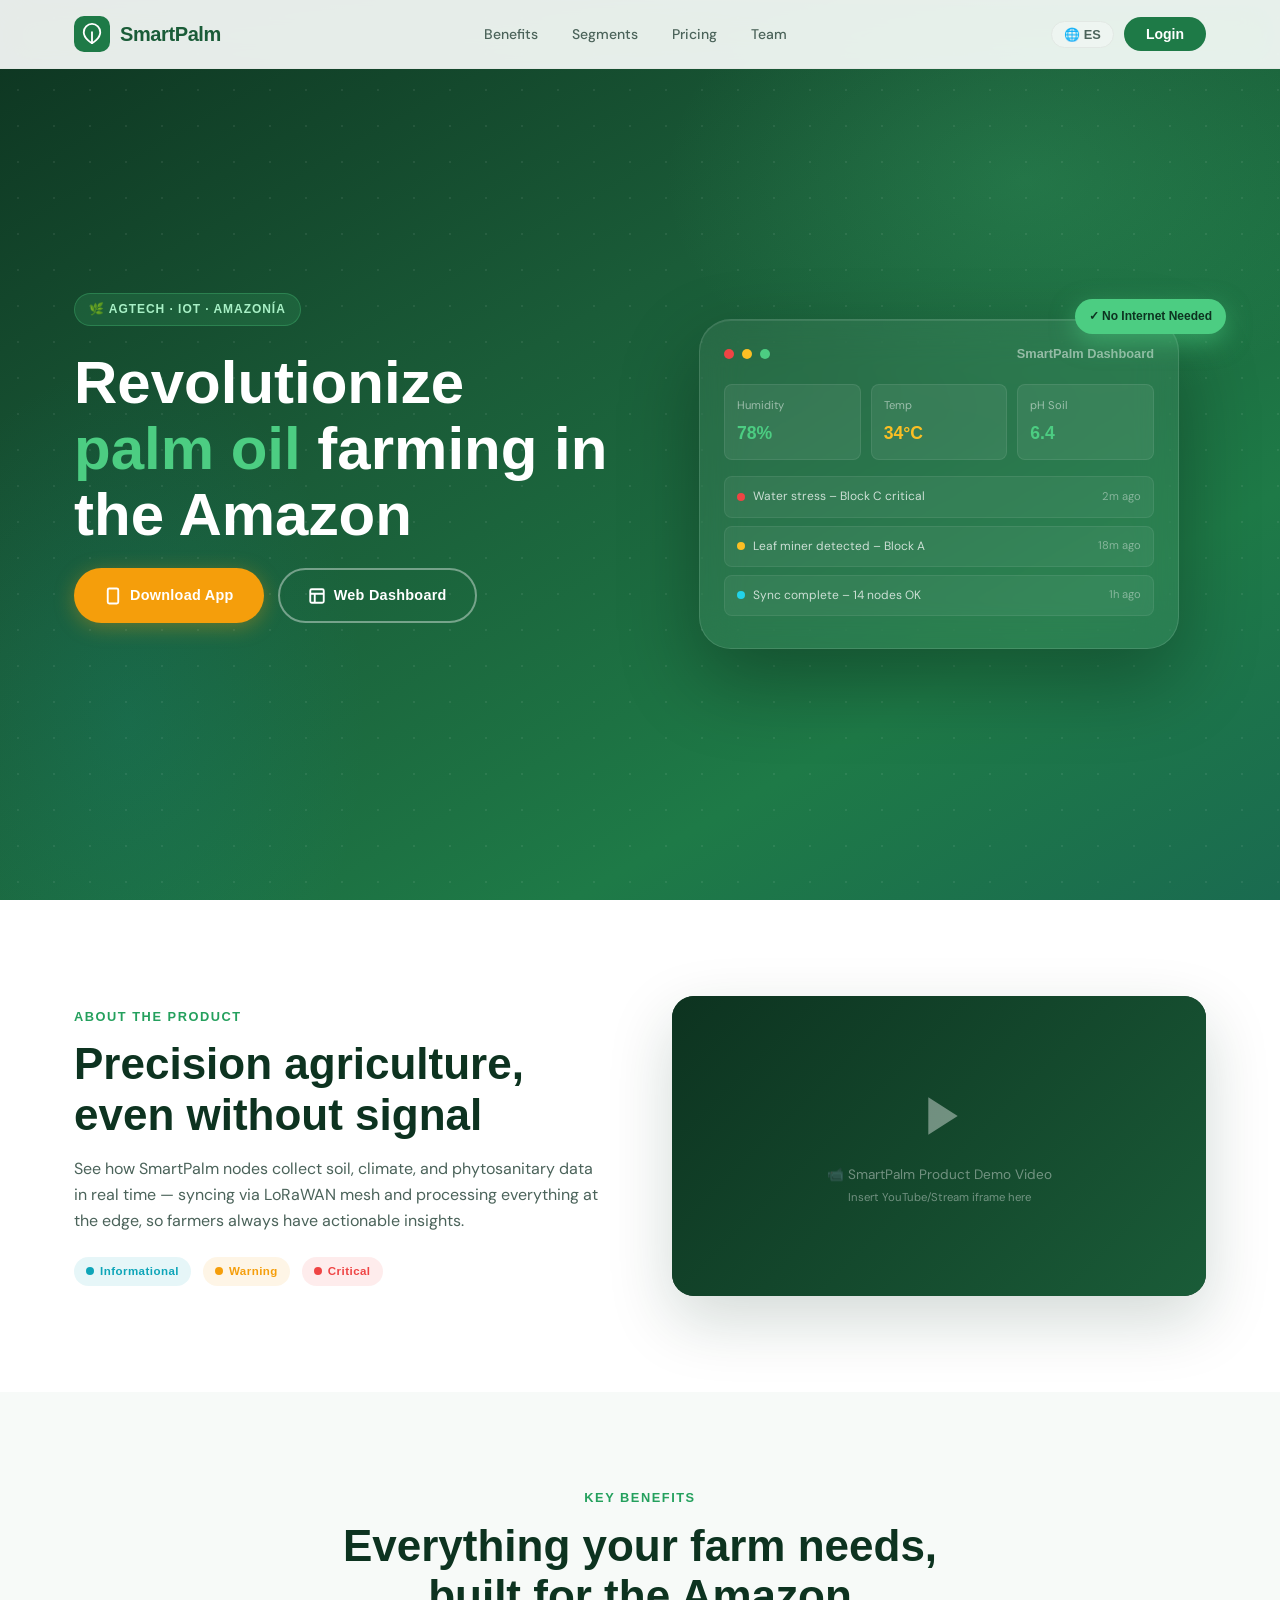
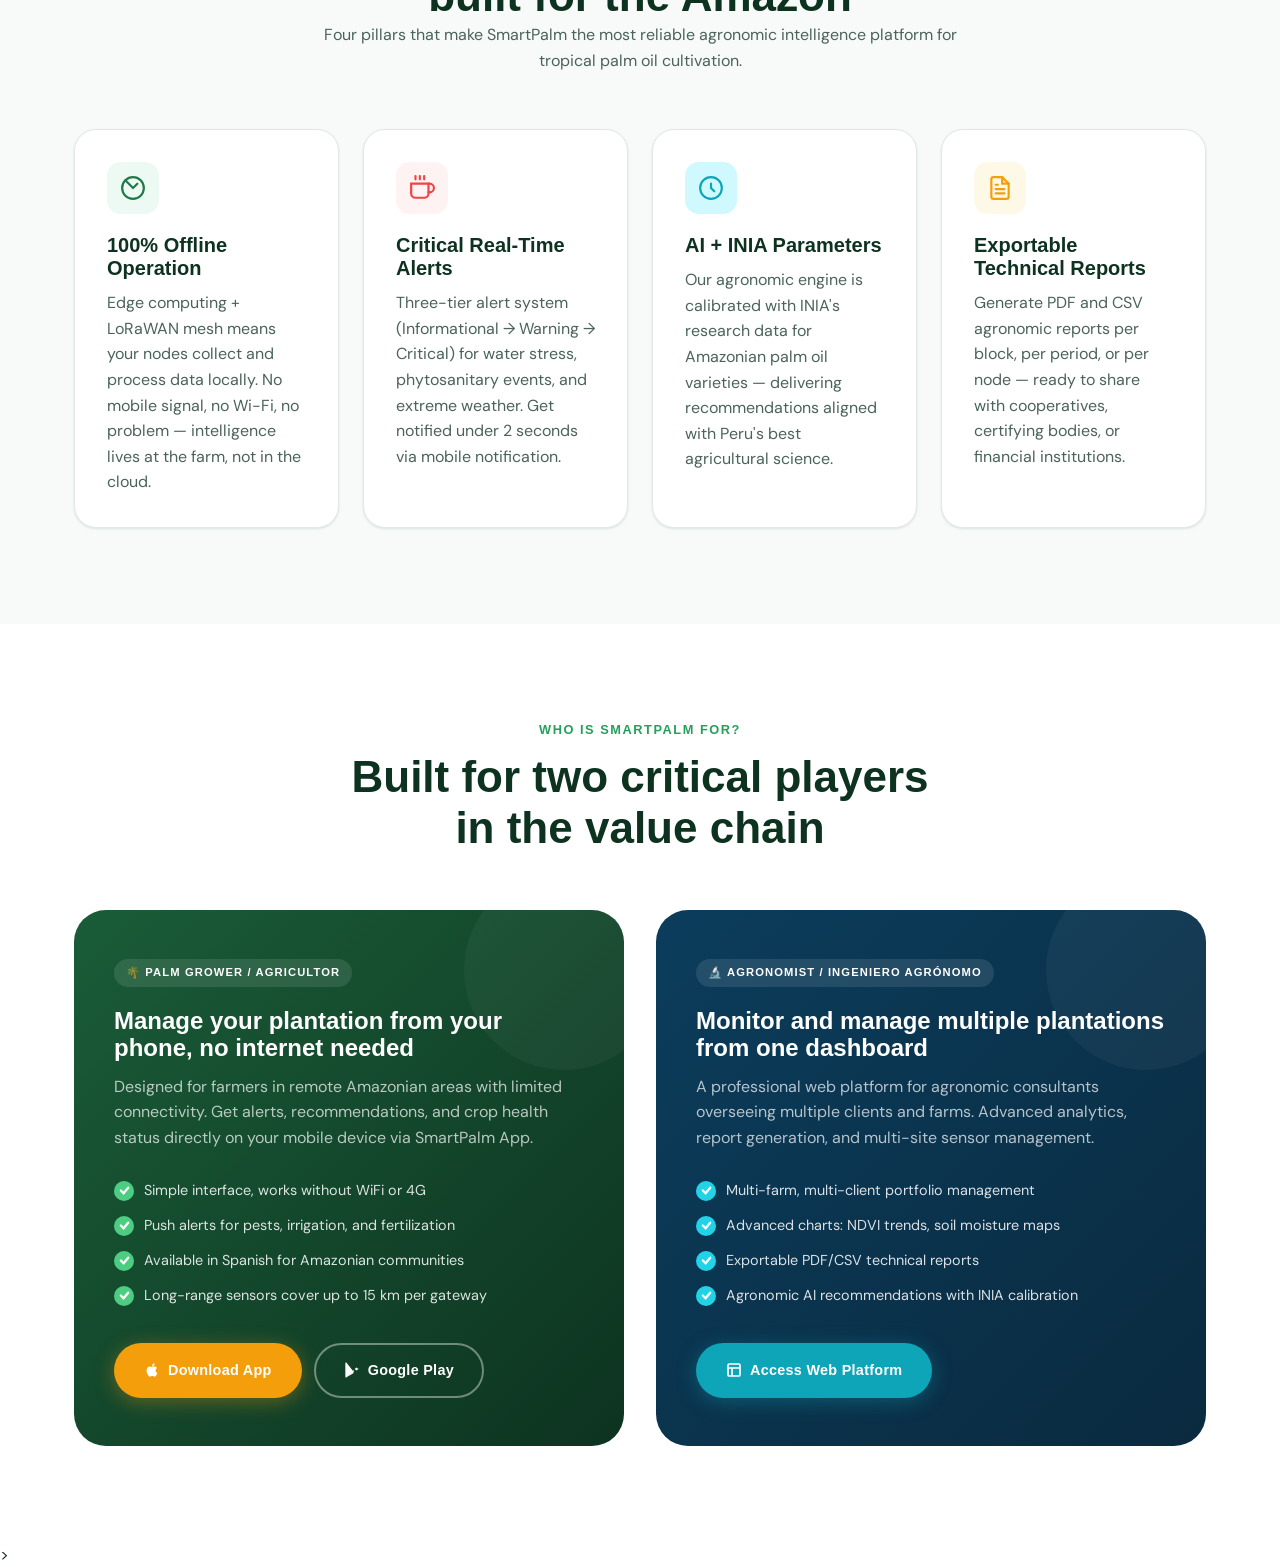
==== index.html @ ccb393e8 "Merge branch 'develop' into feature/pricing-section" ====
<!DOCTYPE html>
<html lang="en" data-lang="en">
<head>
  <meta charset="UTF-8" />
  <meta name="viewport" content="width=device-width, initial-scale=1.0" />
  <title>SmartPalm by TempWise – Precision Agriculture for Amazon Palm Oil</title>
  <meta name="description" content="SmartPalm is an IoT solution by TempWise for intelligent palm oil crop monitoring in the Peruvian Amazon. Edge computing, LoRaWAN, and AI-powered agronomic recommendations – no internet required." />
  <meta name="keywords" content="SmartPalm, TempWise, IoT agriculture, precision farming, palm oil, Peruvian Amazon, LoRaWAN, edge computing, INIA, agtech, smart sensors, palma aceitera, agricultura de precisión" />
  <meta name="author" content="TempWise – UPC Software Engineering" />
  <link rel="preconnect" href="https://fonts.googleapis.com" />
  <!-- <link href="https://fonts.googleapis.com/css2?family=Syne:wght@400;600;700;800&family=DM+Sans:ital,wght@0,300;0,400;0,500;1,300&display=swap" rel="stylesheet" /> -->
  <link href="https://fonts.googleapis.com/css2?family=DM+Sans:ital,wght@0,300;0,400;0,500;1,300&family=Poppins:wght@600;700;800&display=swap" rel="stylesheet" />
  <link rel="stylesheet" href="style.css">
</head>

<body>
    <!-- ============================
     HEADER
============================ -->
<header class="header" id="mainHeader" role="banner">
  <div class="container">
    <nav class="nav" aria-label="Main navigation">
      <a href="#" class="logo" aria-label="SmartPalm – TempWise Home">
        <div class="logo-icon" aria-hidden="true">
          <!-- Leaf icon -->
          <svg viewBox="0 0 24 24" fill="none" stroke="white" stroke-width="2" stroke-linecap="round" stroke-linejoin="round">
            <path d="M12 22C12 22 3 17 3 10a9 9 0 0 1 18 0c0 7-9 12-9 12z"/>
            <path d="M12 22V10"/>
          </svg>
        </div>
        SmartPalm
      </a>

      <ul class="nav-links" role="list">
        <li><a href="#benefits" data-i18n="nav.benefits">Benefits</a></li>
        <li><a href="#segments" data-i18n="nav.segments">Segments</a></li>
        <li><a href="#pricing"  data-i18n="nav.pricing">Pricing</a></li>
        <li><a href="#team"     data-i18n="nav.team">Team</a></li>
      </ul>

      <div class="nav-actions">
        <button class="lang-toggle" onclick="toggleLang()" aria-label="Toggle language" id="langBtn">
          <span>🌐</span> <span id="langLabel">ES</span>
        </button>
        <button class="btn-login" aria-label="Login to SmartPalm Dashboard" data-i18n="nav.login">Login</button>
        <div class="nav-hamburger" onclick="openMobileNav()" aria-label="Open menu" role="button" tabindex="0">
          <span></span><span></span><span></span>
        </div>
      </div>
    </nav>
  </div>
</header>



<main id="main-content">
  <!-- ============================    
     HERO SECTION
============================ -->
  <section class="hero" aria-labelledby="hero-heading">
    <div class="container">
      <div class="hero-inner">

        <!-- Hero Copy -->
        <div class="hero-copy">
          <div class="hero-eyebrow">
            <span class="badge" aria-label="Product category">🌿 AgTech · IoT · Amazonía</span>
          </div>
          <h1 class="hero-title" id="hero-heading" data-i18n="hero.title">
            Revolutionize <em>palm oil</em> farming in the Amazon
          </h1>

          <div class="hero-ctas">
            <!-- CTA Segment 1: Palm Grower -->
            <a href="#" class="btn btn-amber" aria-label="Download SmartPalm mobile app" data-i18n="hero.cta.grower">
              <svg width="18" height="18" viewBox="0 0 24 24" fill="none" stroke="currentColor" stroke-width="2.5" aria-hidden="true"><rect x="5" y="2" width="14" height="20" rx="2"/><path d="M12 18h.01"/></svg>
              <span data-i18n="hero.cta.grower">Download App</span>
            </a>
            <!-- CTA Segment 2: Agronomist -->
            <a href="#" class="btn btn-outline" aria-label="Access SmartPalm web platform dashboard" data-i18n="hero.cta.agronomist">
              <svg width="18" height="18" viewBox="0 0 24 24" fill="none" stroke="currentColor" stroke-width="2.5" aria-hidden="true"><rect x="3" y="3" width="18" height="18" rx="2"/><path d="M3 9h18M9 21V9"/></svg>
              <span data-i18n="hero.cta.agronomist">Web Dashboard</span>
            </a>
          </div>
        </div>

        <!--
                <p class="hero-subtitle" data-i18n="hero.subtitle">
                  SmartPalm delivers real-time agronomic intelligence directly to your farm — no internet required. Edge computing + LoRaWAN + AI calibrated with INIA parameters.
                </p> -->


        <!--         <div class="hero-stats" role="region" aria-label="Key statistics">
                  <div class="stat-item">
                    <span class="stat-number">98%</span>
                    <span class="stat-label" data-i18n="hero.stat1">Uptime offline</span>
                  </div>
                  <div class="stat-item">
                    <span class="stat-number">30</span>
                    <span class="stat-label" data-i18n="hero.stat2">Day free trial</span>
                  </div>
                  <div class="stat-item">
                    <span class="stat-number">&lt;2s</span>
                    <span class="stat-label" data-i18n="hero.stat3">Alert latency</span>
                  </div>
                </div> -->

        <!-- Hero Visual: Dashboard Mockup -->
        <div class="hero-visual" aria-hidden="true">
          <div class="dashboard-mockup">
            <div class="mockup-header">
              <div class="mockup-dot"></div>
              <div class="mockup-dot"></div>
              <div class="mockup-dot"></div>
              <span class="mockup-title">SmartPalm Dashboard</span>
            </div>
            <div class="mockup-stats-row">
              <div class="mockup-stat">
                <div class="mockup-stat-label">Humidity</div>
                <div class="mockup-stat-value ok">78%</div>
              </div>
              <div class="mockup-stat">
                <div class="mockup-stat-label">Temp</div>
                <div class="mockup-stat-value warn">34°C</div>
              </div>
              <div class="mockup-stat">
                <div class="mockup-stat-label">pH Soil</div>
                <div class="mockup-stat-value ok">6.4</div>
              </div>
            </div>
            <div class="mockup-cha  rt">
              <div class="chart-bar" style="height:40%"></div>
              <div class="chart-bar" style="height:65%"></div>
              <div class="chart-bar" style="height:50%"></div>
              <div class="chart-bar" style="height:80%"></div>
              <div class="chart-bar" style="height:70%"></div>
              <div class="chart-bar" style="height:55%"></div>
              <div class="chart-bar" style="height:90%"></div>
              <div class="chart-bar" style="height:72%"></div>
              <div class="chart-bar" style="height:60%"></div>
              <div class="chart-bar" style="height:85%"></div>
            </div>
            <div class="mockup-alerts">
              <div class="mockup-alert">
                <div class="alert-dot crit"></div>
                <span class="alert-text">Water stress – Block C critical</span>
                <span class="alert-time">2m ago</span>
              </div>
              <div class="mockup-alert">
                <div class="alert-dot warn"></div>
                <span class="alert-text">Leaf miner detected – Block A</span>
                <span class="alert-time">18m ago</span>
              </div>
              <div class="mockup-alert">
                <div class="alert-dot info"></div>
                <span class="alert-text">Sync complete – 14 nodes OK</span>
                <span class="alert-time">1h ago</span>
              </div>
            </div>
          </div>
          <div class="float-badge">✓ No Internet Needed</div>
        </div>

      </div>
    </div>
  </section>



<!-- ============================
     ABOUT THE PRODUCT (VIDEO)
============================ -->
<section class="section" id="about" aria-labelledby="about-heading">
  <div class="container">
    <div class="about-grid">

      <!-- Video -->
      <div data-animate>
        <p class="section-label" data-i18n="about.label">About the Product</p>
        <h2 id="about-heading" data-i18n="about.title">Precision agriculture, even without signal</h2>
        <p style="margin:16px 0 24px" data-i18n="about.desc">See how SmartPalm nodes collect soil, climate, and phytosanitary data in real time — syncing via LoRaWAN mesh and processing everything at the edge, so farmers always have actionable insights.</p>
        <div class="alert-levels" aria-label="Alert levels">
          <div class="level-badge info"><div class="dot"></div><span data-i18n="alert.info">Informational</span></div>
          <div class="level-badge warn"><div class="dot"></div><span data-i18n="alert.warn">Warning</span></div>
          <div class="level-badge crit"><div class="dot"></div><span data-i18n="alert.crit">Critical</span></div>
        </div>
      </div>

      <!-- Video embed -->
      <div data-animate>
        <div class="video-container" aria-label="SmartPalm product demo video">
          <!--
            =============================================
            PRODUCT VIDEO PLACEHOLDER
            Replace the div below with an <iframe> from
            YouTube or Microsoft Stream, for example:
            <iframe src="https://www.youtube.com/embed/YOUR_VIDEO_ID"
                    title="SmartPalm Product Demo"
                    allow="accelerometer; autoplay; clipboard-write; encrypted-media; gyroscope; picture-in-picture"
                    allowfullscreen></iframe>
            =============================================
          -->
          <div class="video-placeholder" role="img" aria-label="Product demo video placeholder">
            <svg viewBox="0 0 24 24" fill="white" xmlns="http://www.w3.org/2000/svg"><path d="M8 5v14l11-7L8 5z"/></svg>
            <p>📹 <span data-i18n="video.product.placeholder">SmartPalm Product Demo Video</span><br/><small>Insert YouTube/Stream iframe here</small></p>
          </div>
        </div>
      </div>

    </div>
  </div>
</section>
  
<!-- ============================
     BENEFITS / FEATURES
============================ -->
<section class="section section-alt" id="benefits" aria-labelledby="benefits-heading">
  <div class="container">
    <div style="text-align:center; max-width:640px; margin:0 auto;" data-animate>
      <p class="section-label" data-i18n="benefits.label">Key Benefits</p>
      <h2 id="benefits-heading" data-i18n="benefits.title">Everything your farm needs, built for the Amazon</h2>
      <p data-i18n="benefits.desc">Four pillars that make SmartPalm the most reliable agronomic intelligence platform for tropical palm oil cultivation.</p>
    </div>

    <div class="features-grid" role="list">

      <article class="feature-card" role="listitem" data-animate>
        <div class="feature-icon green" aria-hidden="true">
          <svg viewBox="0 0 24 24" fill="none" stroke="var(--green-700)" stroke-width="2" stroke-linecap="round">
            <path d="M12 2a10 10 0 0 1 10 10 10 10 0 0 1-10 10A10 10 0 0 1 2 12 10 10 0 0 1 12 2"/>
            <path d="M4.93 4.93 12 12l4-4"/>
          </svg>
        </div>
        <h3 data-i18n="feat1.title">100% Offline Operation</h3>
        <p data-i18n="feat1.desc">Edge computing + LoRaWAN mesh means your nodes collect and process data locally. No mobile signal, no Wi-Fi, no problem — intelligence lives at the farm, not in the cloud.</p>
      </article>

      <article class="feature-card" role="listitem" data-animate>
        <div class="feature-icon red" aria-hidden="true">
          <svg viewBox="0 0 24 24" fill="none" stroke="var(--red-500)" stroke-width="2" stroke-linecap="round">
            <path d="M18 8h1a4 4 0 0 1 0 8h-1"/><path d="M2 8h16v9a4 4 0 0 1-4 4H6a4 4 0 0 1-4-4V8z"/><line x1="6" y1="1" x2="6" y2="4"/><line x1="10" y1="1" x2="10" y2="4"/><line x1="14" y1="1" x2="14" y2="4"/>
          </svg>
        </div>
        <h3 data-i18n="feat2.title">Critical Real-Time Alerts</h3>
        <p data-i18n="feat2.desc">Three-tier alert system (Informational → Warning → Critical) for water stress, phytosanitary events, and extreme weather. Get notified under 2 seconds via mobile notification.</p>
      </article>

      <article class="feature-card" role="listitem" data-animate>
        <div class="feature-icon teal" aria-hidden="true">
          <svg viewBox="0 0 24 24" fill="none" stroke="var(--teal-500)" stroke-width="2" stroke-linecap="round">
            <circle cx="12" cy="12" r="10"/><path d="M12 8v4l3 3"/>
          </svg>
        </div>
        <h3 data-i18n="feat3.title">AI + INIA Parameters</h3>
        <p data-i18n="feat3.desc">Our agronomic engine is calibrated with INIA's research data for Amazonian palm oil varieties — delivering recommendations aligned with Peru's best agricultural science.</p>
      </article>

      <article class="feature-card" role="listitem" data-animate>
        <div class="feature-icon amber" aria-hidden="true">
          <svg viewBox="0 0 24 24" fill="none" stroke="var(--amber-500)" stroke-width="2" stroke-linecap="round">
            <path d="M14 2H6a2 2 0 0 0-2 2v16a2 2 0 0 0 2 2h12a2 2 0 0 0 2-2V8z"/><polyline points="14 2 14 8 20 8"/><line x1="16" y1="13" x2="8" y2="13"/><line x1="16" y1="17" x2="8" y2="17"/><polyline points="10 9 9 9 8 9"/>
          </svg>
        </div>
        <h3 data-i18n="feat4.title">Exportable Technical Reports</h3>
        <p data-i18n="feat4.desc">Generate PDF and CSV agronomic reports per block, per period, or per node — ready to share with cooperatives, certifying bodies, or financial institutions.</p>
      </article>

    </div>
  </div>
</section>

<!-- ============================
     SEGMENTS
============================ -->
<section class="section" id="segments" aria-labelledby="segments-heading">
  <div class="container">
    <div style="text-align:center; max-width:620px; margin:0 auto;" data-animate>
      <p class="section-label" data-i18n="seg.label">Who is SmartPalm for?</p>
      <h2 id="segments-heading" data-i18n="seg.title">Built for two critical players in the value chain</h2>
    </div>

    <div class="segments-grid" role="list">

      <!-- Segment 1: Palm Grower -->
      <article class="segment-card grower" role="listitem" data-animate aria-labelledby="grower-heading">
        <div class="segment-tag" data-i18n="seg.grower.tag">🌴 Palm Grower / Agricultor</div>
        <h3 id="grower-heading" data-i18n="seg.grower.title">Manage your plantation from your phone, no internet needed</h3>
        <p data-i18n="seg.grower.desc">Designed for farmers in remote Amazonian areas with limited connectivity. Get alerts, recommendations, and crop health status directly on your mobile device via SmartPalm App.</p>
        <ul class="segment-perks" role="list">
          <li><div class="perk-check" aria-hidden="true"><svg viewBox="0 0 12 12" fill="none"><polyline points="2,6 5,9 10,3" stroke="white" stroke-width="2.5" stroke-linecap="round"/></svg></div><span data-i18n="seg.grower.p1">Simple interface, works without WiFi or 4G</span></li>
          <li><div class="perk-check" aria-hidden="true"><svg viewBox="0 0 12 12" fill="none"><polyline points="2,6 5,9 10,3" stroke="white" stroke-width="2.5" stroke-linecap="round"/></svg></div><span data-i18n="seg.grower.p2">Push alerts for pests, irrigation, and fertilization</span></li>
          <li><div class="perk-check" aria-hidden="true"><svg viewBox="0 0 12 12" fill="none"><polyline points="2,6 5,9 10,3" stroke="white" stroke-width="2.5" stroke-linecap="round"/></svg></div><span data-i18n="seg.grower.p3">Available in Spanish for Amazonian communities</span></li>
          <li><div class="perk-check" aria-hidden="true"><svg viewBox="0 0 12 12" fill="none"><polyline points="2,6 5,9 10,3" stroke="white" stroke-width="2.5" stroke-linecap="round"/></svg></div><span data-i18n="seg.grower.p4">Long-range sensors cover up to 15 km per gateway</span></li>
        </ul>
        <div style="display:flex;gap:12px;flex-wrap:wrap;">
          <a href="#" class="btn btn-amber" aria-label="Download SmartPalm app from App Store">
            <svg width="16" height="16" viewBox="0 0 24 24" fill="currentColor" aria-hidden="true"><path d="M18.71 19.5c-.83 1.24-1.71 2.45-3.05 2.47-1.34.03-1.77-.79-3.29-.79-1.53 0-2 .77-3.27.82-1.31.05-2.3-1.32-3.14-2.53C4.25 17 2.94 12.45 4.7 9.39c.87-1.52 2.43-2.48 4.12-2.51 1.28-.02 2.5.87 3.29.87.78 0 2.26-1.07 3.8-.91.65.03 2.47.26 3.64 1.98-.09.06-2.17 1.28-2.15 3.81.03 3.02 2.65 4.03 2.68 4.04-.03.07-.42 1.44-1.38 2.83M13 3.5c.73-.83 1.94-1.46 2.94-1.5.13 1.17-.34 2.35-1.04 3.19-.69.85-1.83 1.51-2.95 1.42-.15-1.15.41-2.35 1.05-3.11z"/></svg>
            <span data-i18n="seg.grower.cta">Download App</span>
          </a>
          <a href="#" class="btn btn-outline" aria-label="Download SmartPalm app from Google Play">
            <svg width="16" height="16" viewBox="0 0 24 24" fill="currentColor" aria-hidden="true"><path d="m3.18 23.76 10.35-10.35L3.18.24C2.47.57 2 1.29 2 2.14v19.72c0 .85.47 1.57 1.18 1.9zm12.09-12.09L4.56 22.38l9.39-5.43 1.32-5.28zM21.22 10l-2.74-1.59-2.24 2.24 2.24 2.24L21.22 11c.79-.46.79-1.54 0-1z"/></svg>
            <span>Google Play</span>
          </a>
        </div>
      </article>

      <!-- Segment 2: Agronomist -->
      <article class="segment-card agronomist" role="listitem" data-animate aria-labelledby="agro-heading">
        <div class="segment-tag" data-i18n="seg.agro.tag">🔬 Agronomist / Ingeniero Agrónomo</div>
        <h3 id="agro-heading" data-i18n="seg.agro.title">Monitor and manage multiple plantations from one dashboard</h3>
        <p data-i18n="seg.agro.desc">A professional web platform for agronomic consultants overseeing multiple clients and farms. Advanced analytics, report generation, and multi-site sensor management.</p>
        <ul class="segment-perks" role="list">
          <li><div class="perk-check" aria-hidden="true"><svg viewBox="0 0 12 12" fill="none"><polyline points="2,6 5,9 10,3" stroke="white" stroke-width="2.5" stroke-linecap="round"/></svg></div><span data-i18n="seg.agro.p1">Multi-farm, multi-client portfolio management</span></li>
          <li><div class="perk-check" aria-hidden="true"><svg viewBox="0 0 12 12" fill="none"><polyline points="2,6 5,9 10,3" stroke="white" stroke-width="2.5" stroke-linecap="round"/></svg></div><span data-i18n="seg.agro.p2">Advanced charts: NDVI trends, soil moisture maps</span></li>
          <li><div class="perk-check" aria-hidden="true"><svg viewBox="0 0 12 12" fill="none"><polyline points="2,6 5,9 10,3" stroke="white" stroke-width="2.5" stroke-linecap="round"/></svg></div><span data-i18n="seg.agro.p3">Exportable PDF/CSV technical reports</span></li>
          <li><div class="perk-check" aria-hidden="true"><svg viewBox="0 0 12 12" fill="none"><polyline points="2,6 5,9 10,3" stroke="white" stroke-width="2.5" stroke-linecap="round"/></svg></div><span data-i18n="seg.agro.p4">Agronomic AI recommendations with INIA calibration</span></li>
        </ul>
        <a href="#" class="btn btn-teal" aria-label="Access SmartPalm web dashboard for agronomists">
          <svg width="16" height="16" viewBox="0 0 24 24" fill="none" stroke="currentColor" stroke-width="2.5" aria-hidden="true"><rect x="3" y="3" width="18" height="18" rx="2"/><path d="M3 9h18M9 21V9"/></svg>
          <span data-i18n="seg.agro.cta">Access Web Platform</span>
        </a>
      </article>

    </div>
  </div>
</section>

<script src="app.js"></script>
</main>>
</body>
</html>
---- style.css ----
/* ============================
    CSS CUSTOM PROPERTIES
============================ */
:root {
  --green-900: #0d3320;
  --green-800: #1a5c38;
  --green-700: #1e7a47;
  --green-600: #24a05d;
  --green-400: #4ccd82;
  --green-200: #a8f0c6;
  --green-50:  #edfaf3;

  --teal-500:  #0ea5b8;
  --teal-400:  #22d3e8;
  --teal-100:  #cff9fe;

  --amber-500: #f59e0b;
  --amber-400: #fbbf24;
  --red-500:   #ef4444;
  --orange-500:#f97316;

  --white:     #ffffff;
  --surface:   #f7faf8;
  --surface-2: #eef5f1;
  --gray-200:  #e2e8e4;
  --gray-400:  #94a89d;
  --gray-600:  #4b635a;
  --gray-800:  #1c2e27;

  --shadow-sm: 0 1px 3px rgba(13,51,32,.08), 0 1px 2px rgba(13,51,32,.04);
  --shadow-md: 0 4px 16px rgba(13,51,32,.1), 0 2px 6px rgba(13,51,32,.06);
  --shadow-lg: 0 12px 40px rgba(13,51,32,.14);
  --shadow-xl: 0 24px 64px rgba(13,51,32,.18);

  --radius-sm: 8px;
  --radius-md: 14px;
  --radius-lg: 22px;
  --radius-xl: 32px;

  --transition: 0.28s cubic-bezier(0.4,0,0.2,1);
  /* --font-display: 'Syne', sans-serif; */
  --font-display: 'Plus Jakarta Sans', sans-serif;
  --font-body: 'DM Sans', sans-serif;
}

*, *::before, *::after { box-sizing: border-box; margin: 0; padding: 0; }

html { scroll-behavior: smooth; font-size: 16px; }

body {
  font-family: var(--font-body);
  background: var(--white);
  color: var(--gray-800);
  line-height: 1.6;
  overflow-x: hidden;
}

/* ============================
    UTILITY CLASSES
============================ */
.container { max-width: 1180px; margin: 0 auto; padding: 0 24px; }
.section    { padding: 96px 0; }
.section-alt{ background: var(--surface); }

.badge {
  display: inline-flex; align-items: center; gap: 6px;
  background: var(--green-50); color: var(--green-700);
  border: 1px solid var(--green-200);
  font-family: var(--font-display); font-size: .75rem; font-weight: 700;
  letter-spacing: .08em; text-transform: uppercase;
  padding: 6px 14px; border-radius: 100px;
}

.section-label {
  font-family: var(--font-display); font-size: .8rem; font-weight: 700;
  letter-spacing: .12em; text-transform: uppercase;
  color: var(--green-600); margin-bottom: 12px;
}

h1,h2,h3,h4 { font-family: var(--font-display); line-height: 1.15; }
h2 { font-size: clamp(2rem, 4vw, 2.75rem); font-weight: 800; color: var(--green-900); }
h3 { font-size: 1.25rem; font-weight: 700; }

p { color: var(--gray-600); }

a { text-decoration: none; color: inherit; }

/* ============================
    BUTTONS
============================ */
.btn {
  display: inline-flex; align-items: center; gap: 8px;
  font-family: var(--font-display); font-weight: 700; font-size: .9rem;
  letter-spacing: .02em; padding: 14px 28px; border-radius: 100px;
  border: 2px solid transparent; cursor: pointer;
  transition: transform var(--transition), box-shadow var(--transition), background var(--transition);
}
.btn:hover  { transform: translateY(-2px); }
.btn:active { transform: translateY(0); }

.btn-primary {
  background: var(--green-700); color: var(--white);
  box-shadow: 0 4px 20px rgba(30,122,71,.35);
}
.btn-primary:hover { background: var(--green-800); box-shadow: 0 8px 28px rgba(30,122,71,.45); }

.btn-secondary {
  background: var(--white); color: var(--green-800);
  border-color: var(--green-200);
  box-shadow: var(--shadow-sm);
}
.btn-secondary:hover { border-color: var(--green-400); box-shadow: var(--shadow-md); }

.btn-teal {
  background: var(--teal-500); color: var(--white);
  box-shadow: 0 4px 20px rgba(14,165,184,.35);
}
.btn-teal:hover { background: #0b8fa0; box-shadow: 0 8px 28px rgba(14,165,184,.45); }

.btn-amber {
  background: var(--amber-500); color: var(--white);
  box-shadow: 0 4px 20px rgba(245,158,11,.35);
}
.btn-amber:hover { background: #d97706; box-shadow: 0 8px 28px rgba(245,158,11,.45); }

.btn-outline {
  background: transparent; color: var(--white);
  border-color: rgba(255,255,255,.4);
}
.btn-outline:hover { background: rgba(255,255,255,.1); border-color: var(--white); }

/* ============================
    HEADER / NAV
============================ */
.header {
  position: fixed; top: 0; left: 0; right: 0; z-index: 1000;
  background: rgba(255,255,255,.9);
  backdrop-filter: blur(16px) saturate(160%);
  border-bottom: 1px solid var(--gray-200);
  transition: box-shadow var(--transition);
}
.header.scrolled { box-shadow: var(--shadow-md); }

.nav {
  display: flex; align-items: center; justify-content: space-between;
  height: 68px;
}

.logo {
  display: flex; align-items: center; gap: 10px;
  font-family: var(--font-display); font-weight: 800; font-size: 1.25rem;
  color: var(--green-800); letter-spacing: -.02em;
}
.logo-icon {
  width: 36px; height: 36px; background: var(--green-700);
  border-radius: 10px; display: flex; align-items: center; justify-content: center;
}
.logo-icon svg { width: 22px; height: 22px; fill: none; stroke: white; stroke-width: 2; }

.nav-links {
  display: flex; align-items: center; gap: 6px; list-style: none;
}
.nav-links a {
  font-size: .875rem; font-weight: 500; padding: 8px 14px; border-radius: 8px;
  color: var(--gray-600); transition: color var(--transition), background var(--transition);
}
.nav-links a:hover { color: var(--green-800); background: var(--green-50); }

.nav-actions { display: flex; align-items: center; gap: 10px; }

.lang-toggle {
  display: flex; align-items: center; gap: 4px;
  font-family: var(--font-display); font-size: .8rem; font-weight: 700;
  background: var(--surface-2); border: 1px solid var(--gray-200);
  border-radius: 100px; padding: 5px 12px; cursor: pointer;
  color: var(--gray-600); transition: all var(--transition);
}
.lang-toggle:hover { border-color: var(--green-400); color: var(--green-700); }

.btn-login {
  font-family: var(--font-display); font-size: .875rem; font-weight: 700;
  background: var(--green-700); color: var(--white);
  padding: 9px 22px; border-radius: 100px; border: none; cursor: pointer;
  transition: all var(--transition);
}
.btn-login:hover { background: var(--green-800); box-shadow: 0 4px 16px rgba(30,122,71,.3); }

.nav-hamburger { display: none; flex-direction: column; gap: 5px; cursor: pointer; padding: 8px; }
.nav-hamburger span { display: block; width: 22px; height: 2px; background: var(--gray-800); border-radius: 2px; transition: all var(--transition); }


/* ============================
      HERO
============================ */
.hero {
min-height: 100vh;
background: linear-gradient(150deg, var(--green-900) 0%, var(--green-800) 40%, var(--green-700) 75%, #1a6b50 100%);
display: flex; align-items: center;
position: relative; overflow: hidden; padding-top: 68px;
}

/* Organic background shapes */
.hero::before {
content: ''; position: absolute; inset: 0;
background:
        radial-gradient(ellipse 600px 400px at 80% 20%, rgba(76,205,130,.18) 0%, transparent 60%),
        radial-gradient(ellipse 400px 600px at 10% 80%, rgba(14,165,184,.12) 0%, transparent 60%);
pointer-events: none;
}

/* Dot grid */
.hero::after {
content: ''; position: absolute; inset: 0;
background-image: radial-gradient(circle, rgba(255,255,255,.07) 1px, transparent 1px);
background-size: 36px 36px; pointer-events: none;
}

.hero-inner {
display: grid; grid-template-columns: 1fr 1fr; gap: 64px;
align-items: center; position: relative; z-index: 1; padding: 80px 0;
}

.hero-eyebrow { display: flex; align-items: center; gap: 10px; margin-bottom: 24px; }
.hero-eyebrow .badge { background: rgba(76,205,130,.15); border-color: rgba(76,205,130,.3); color: var(--green-200); }

.hero-title {
font-size: clamp(2.5rem, 5vw, 3.75rem); font-weight: 800;
color: var(--white); line-height: 1.1; margin-bottom: 20px;
}
.hero-title em { font-style: normal; color: var(--green-400); }

/* .hero-subtitle { font-size: 1.1rem; color: rgba(255,255,255,.75); margin-bottom: 40px; max-width: 520px; } */

.hero-ctas { display: flex; flex-wrap: wrap; gap: 14px; margin-bottom: 52px; }

/*     .hero-stats {
  display: flex; gap: 40px; flex-wrap: wrap;
  border-top: 1px solid rgba(255,255,255,.12);
  padding-top: 32px;
} */

.stat-number {
font-family: var(--font-display); font-size: 1.75rem; font-weight: 800;
color: var(--green-400); display: block;
}
.stat-label { font-size: .8rem; color: rgba(255,255,255,.6); letter-spacing: .04em; }

/* Hero visual */
.hero-visual {
display: flex; justify-content: center; align-items: center; position: relative;
}

.dashboard-mockup {
background: rgba(255,255,255,.06);
border: 1px solid rgba(255,255,255,.12);
border-radius: var(--radius-xl);
backdrop-filter: blur(20px);
padding: 24px; width: 100%; max-width: 480px;
box-shadow: 0 32px 80px rgba(0,0,0,.3), inset 0 1px 0 rgba(255,255,255,.1);
}

.mockup-header {
display: flex; align-items: center; gap: 8px; margin-bottom: 20px;
}
.mockup-dot { width: 10px; height: 10px; border-radius: 50%; }
.mockup-dot:nth-child(1) { background: var(--red-500); }
.mockup-dot:nth-child(2) { background: var(--amber-400); }
.mockup-dot:nth-child(3) { background: var(--green-400); }
.mockup-title { margin-left: auto; font-family: var(--font-display); font-size: .8rem; font-weight: 700; color: rgba(255,255,255,.5); }

.mockup-stats-row { display: grid; grid-template-columns: repeat(3,1fr); gap: 10px; margin-bottom: 16px; }
.mockup-stat {
background: rgba(255,255,255,.07); border-radius: var(--radius-sm);
padding: 12px; border: 1px solid rgba(255,255,255,.08);
}
.mockup-stat-label { font-size: .7rem; color: rgba(255,255,255,.5); margin-bottom: 4px; }
.mockup-stat-value { font-family: var(--font-display); font-size: 1.1rem; font-weight: 700; color: var(--white); }
.mockup-stat-value.ok    { color: var(--green-400); }
.mockup-stat-value.warn  { color: var(--amber-400); }
.mockup-stat-value.crit  { color: var(--red-500); }

.mockup-chart {
background: rgba(255,255,255,.05); border-radius: var(--radius-sm);
height: 90px; padding: 12px; display: flex; align-items: flex-end; gap: 6px;
margin-bottom: 16px; border: 1px solid rgba(255,255,255,.07);
}
.chart-bar {
flex: 1; border-radius: 4px 4px 0 0;
background: linear-gradient(180deg, var(--green-400) 0%, var(--green-700) 100%);
opacity: .8;
}

.mockup-alert {
display: flex; align-items: center; gap: 8px;
background: rgba(255,255,255,.05); border-radius: var(--radius-sm);
padding: 10px 12px; margin-bottom: 8px; border: 1px solid rgba(255,255,255,.07);
}
.alert-dot { width: 8px; height: 8px; border-radius: 50%; flex-shrink: 0; }
.alert-dot.info  { background: var(--teal-400); }
.alert-dot.warn  { background: var(--amber-400); }
.alert-dot.crit  { background: var(--red-500); animation: pulse-red 1.5s infinite; }
@keyframes pulse-red { 0%,100%{ opacity:1; } 50%{ opacity:.4; } }
.alert-text { font-size: .75rem; color: rgba(255,255,255,.75); }
.alert-time { font-size: .7rem; color: rgba(255,255,255,.4); margin-left: auto; white-space: nowrap; }

/* Floating badge */
.float-badge {
position: absolute; top: -20px; right: -20px;
background: var(--green-400); color: var(--green-900);
font-family: var(--font-display); font-size: .75rem; font-weight: 800;
padding: 8px 14px; border-radius: 100px;
box-shadow: 0 8px 24px rgba(76,205,130,.5);
animation: float 3s ease-in-out infinite;
}
@keyframes float { 0%,100%{ transform:translateY(0); } 50%{ transform:translateY(-8px); } }



/* ============================
    ABOUT PRODUCT (VIDEO)
============================ */
.video-container {
  position: relative; border-radius: var(--radius-lg);
  overflow: hidden; box-shadow: var(--shadow-xl);
  background: var(--green-900);
}
.video-container iframe {
  width: 100%; aspect-ratio: 16/9;
  border: none; display: block;
}
.video-placeholder {
  width: 100%; aspect-ratio: 16/9;
  background: linear-gradient(135deg, var(--green-900), var(--green-800));
  display: flex; flex-direction: column; align-items: center; justify-content: center;
  gap: 16px;
}
.video-placeholder svg { width: 64px; height: 64px; opacity: .4; }
.video-placeholder p { color: rgba(255,255,255,.4); font-size: .85rem; text-align: center; }

.about-grid { display: grid; grid-template-columns: 1fr 1fr; gap: 64px; align-items: center; }
.about-features { display: flex; flex-direction: column; gap: 24px; margin-top: 32px; }
.about-feature { display: flex; gap: 16px; align-items: flex-start; }
.about-feature-icon {
  width: 44px; height: 44px; border-radius: var(--radius-sm);
  background: var(--green-50); display: flex; align-items: center; justify-content: center;
  flex-shrink: 0;
}
.about-feature-icon svg { width: 22px; height: 22px; }


/* ============================
   ALERT LEVELS INDICATOR
============================ */
.alert-levels { display: flex; gap: 12px; flex-wrap: wrap; margin-top: 16px; }
.level-badge {
  display: flex; align-items: center; gap: 6px;
  font-family: var(--font-display); font-size: .72rem; font-weight: 700;
  letter-spacing: .04em; padding: 5px 12px; border-radius: 100px;
}
.level-badge .dot { width: 8px; height: 8px; border-radius: 50%; }
.level-badge.info  { background: rgba(14,165,184,.1); color: var(--teal-500); }
.level-badge.info  .dot { background: var(--teal-500); }
.level-badge.warn  { background: rgba(245,158,11,.1); color: var(--amber-500); }
.level-badge.warn  .dot { background: var(--amber-500); }
.level-badge.crit  { background: rgba(239,68,68,.1);  color: var(--red-500);   }
.level-badge.crit  .dot { background: var(--red-500); }

/* ============================
   SCROLL ANIMATIONS
============================ */
[data-animate] { opacity: 0; transform: translateY(28px); transition: opacity .6s ease, transform .6s ease; }
[data-animate].visible { opacity: 1; transform: translateY(0); }

/* ============================
   RESPONSIVE
============================ */
@media (max-width: 900px) {
  .hero-inner       { grid-template-columns: 1fr; gap: 48px; }
  .hero-visual      { display: none; }
  .about-grid       { grid-template-columns: 1fr; }
  .segments-grid    { grid-template-columns: 1fr; }
  .pricing-grid     { grid-template-columns: 1fr; }
  .team-grid        { grid-template-columns: repeat(2,1fr); }
  .footer-grid      { grid-template-columns: 1fr 1fr; }
  .nav-links        { display: none; }
  .nav-hamburger    { display: flex; }
}
@media (max-width: 600px) {
  .section { padding: 64px 0; }
  h2 { font-size: 1.75rem; }
  .team-grid   { grid-template-columns: 1fr; }
  .footer-grid { grid-template-columns: 1fr; }
}


.nav-hamburger { display: none; flex-direction: column; gap: 5px; cursor: pointer; padding: 8px; }
.nav-hamburger span { display: block; width: 22px; height: 2px; background: var(--gray-800); border-radius: 2px; transition: all var(--transition); }

/* ============================
   BENEFITS / FEATURES
============================ */
.features-grid { display: grid; grid-template-columns: repeat(auto-fit, minmax(260px,1fr)); gap: 24px; margin-top: 56px; }
.feature-card {
  background: var(--white); border: 1px solid var(--gray-200);
  border-radius: var(--radius-lg); padding: 32px;
  box-shadow: var(--shadow-sm);
  transition: transform var(--transition), box-shadow var(--transition), border-color var(--transition);
}
.feature-card:hover { transform: translateY(-4px); box-shadow: var(--shadow-lg); border-color: var(--green-200); }
.feature-icon {
  width: 52px; height: 52px; border-radius: var(--radius-md);
  display: flex; align-items: center; justify-content: center;
  margin-bottom: 20px;
}
.feature-icon.green  { background: var(--green-50); }
.feature-icon.teal   { background: var(--teal-100); }
.feature-icon.amber  { background: #fef9e7; }
.feature-icon.red    { background: #fef2f2; }
.feature-icon svg { width: 26px; height: 26px; }
.feature-card h3 { color: var(--green-900); margin-bottom: 10px; }

/* ============================
   MOBILE NAV OVERLAY
============================ */
.mobile-nav {
  display: none; position: fixed; inset: 0; z-index: 2000;
  background: rgba(13,51,32,.97); flex-direction: column;
  align-items: center; justify-content: center; gap: 28px;
}
.mobile-nav.open { display: flex; }
.mobile-nav a {
  font-family: var(--font-display); font-size: 1.5rem; font-weight: 700;
  color: var(--white); transition: color var(--transition);
}
.mobile-nav a:hover { color: var(--green-400); }
.mobile-nav-close {
  position: absolute; top: 24px; right: 24px;
  font-size: 2rem; color: var(--white); cursor: pointer; background: none; border: none;
}

/* ============================
    SEGMENTS
============================ */
.segments-grid { display: grid; grid-template-columns: 1fr 1fr; gap: 32px; margin-top: 56px; }
.segment-card {
  border-radius: var(--radius-xl); padding: 48px 40px;
  position: relative; overflow: hidden;
}
.segment-card.grower {
  background: linear-gradient(135deg, var(--green-800) 0%, var(--green-900) 100%);
  color: var(--white);
}
.segment-card.agronomist {
  background: linear-gradient(135deg, #0b3d5c 0%, #0a2a3f 100%);
  color: var(--white);
}
.segment-card::before {
  content: ''; position: absolute; top: -40px; right: -40px;
  width: 200px; height: 200px; border-radius: 50%;
  background: rgba(255,255,255,.04);
}
.segment-tag {
  display: inline-block; font-family: var(--font-display); font-size: .7rem; font-weight: 800;
  letter-spacing: .1em; text-transform: uppercase;
  background: rgba(255,255,255,.1); padding: 5px 12px; border-radius: 100px;
  margin-bottom: 20px;
}
.segment-card h3 { font-size: 1.5rem; margin-bottom: 12px; color: var(--white); }
.segment-card p { color: rgba(255,255,255,.7); margin-bottom: 28px; }
.segment-perks { list-style: none; margin-bottom: 36px; display: flex; flex-direction: column; gap: 12px; }
.segment-perks li {
  display: flex; align-items: flex-start; gap: 10px;
  font-size: .9rem; color: rgba(255,255,255,.85);
}
.perk-check {
  width: 20px; height: 20px; border-radius: 50%;
  display: flex; align-items: center; justify-content: center;
  flex-shrink: 0; margin-top: 2px;
}
.grower .perk-check { background: var(--green-400); }
.agronomist .perk-check { background: var(--teal-400); }
.perk-check svg { width: 11px; height: 11px; stroke: white; stroke-width: 3; }


/* ============================
   PRICING
============================ */
.pricing-grid { display: grid; grid-template-columns: repeat(3,1fr); gap: 24px; margin-top: 56px; }
.pricing-card {
  background: var(--white); border: 2px solid var(--gray-200);
  border-radius: var(--radius-xl); padding: 36px 32px;
  box-shadow: var(--shadow-sm); position: relative;
  transition: transform var(--transition), box-shadow var(--transition), border-color var(--transition);
}
.pricing-card:hover { transform: translateY(-4px); box-shadow: var(--shadow-lg); }
.pricing-card.featured {
  border-color: var(--green-600);
  background: linear-gradient(180deg, #f0fdf7 0%, var(--white) 60%);
  box-shadow: var(--shadow-xl), 0 0 0 4px rgba(36,160,93,.1);
}
.popular-badge {
  position: absolute; top: -14px; left: 50%; transform: translateX(-50%);
  background: var(--green-600); color: var(--white);
  font-family: var(--font-display); font-size: .72rem; font-weight: 800;
  letter-spacing: .08em; text-transform: uppercase;
  padding: 5px 16px; border-radius: 100px;
  white-space: nowrap;
}
.plan-name { font-family: var(--font-display); font-size: .85rem; font-weight: 700; letter-spacing: .06em; text-transform: uppercase; color: var(--green-700); margin-bottom: 8px; }
.plan-price { font-family: var(--font-display); font-size: 2.5rem; font-weight: 800; color: var(--green-900); margin-bottom: 4px; }
.plan-price span { font-size: 1rem; font-weight: 500; color: var(--gray-400); }
.plan-hectares { font-size: .85rem; color: var(--gray-400); margin-bottom: 24px; }
.plan-trial {
  display: inline-flex; align-items: center; gap: 6px;
  font-size: .8rem; font-weight: 500; color: var(--green-700);
  background: var(--green-50); border: 1px solid var(--green-200);
  padding: 5px 12px; border-radius: 100px; margin-bottom: 24px;
}
.plan-divider { height: 1px; background: var(--gray-200); margin-bottom: 24px; }
.plan-features { list-style: none; display: flex; flex-direction: column; gap: 12px; margin-bottom: 32px; }
.plan-features li { display: flex; align-items: flex-start; gap: 10px; font-size: .875rem; color: var(--gray-600); }
.plan-features li svg { width: 16px; height: 16px; stroke: var(--green-600); stroke-width: 2.5; flex-shrink: 0; margin-top: 2px; }

@media (max-width: 900px) {
  .pricing-grid { grid-template-columns: 1fr; }
}

@media (max-width: 600px) {
  .pricing-card { padding: 28px 24px; }
  .plan-price { font-size: 2.2rem; }
}
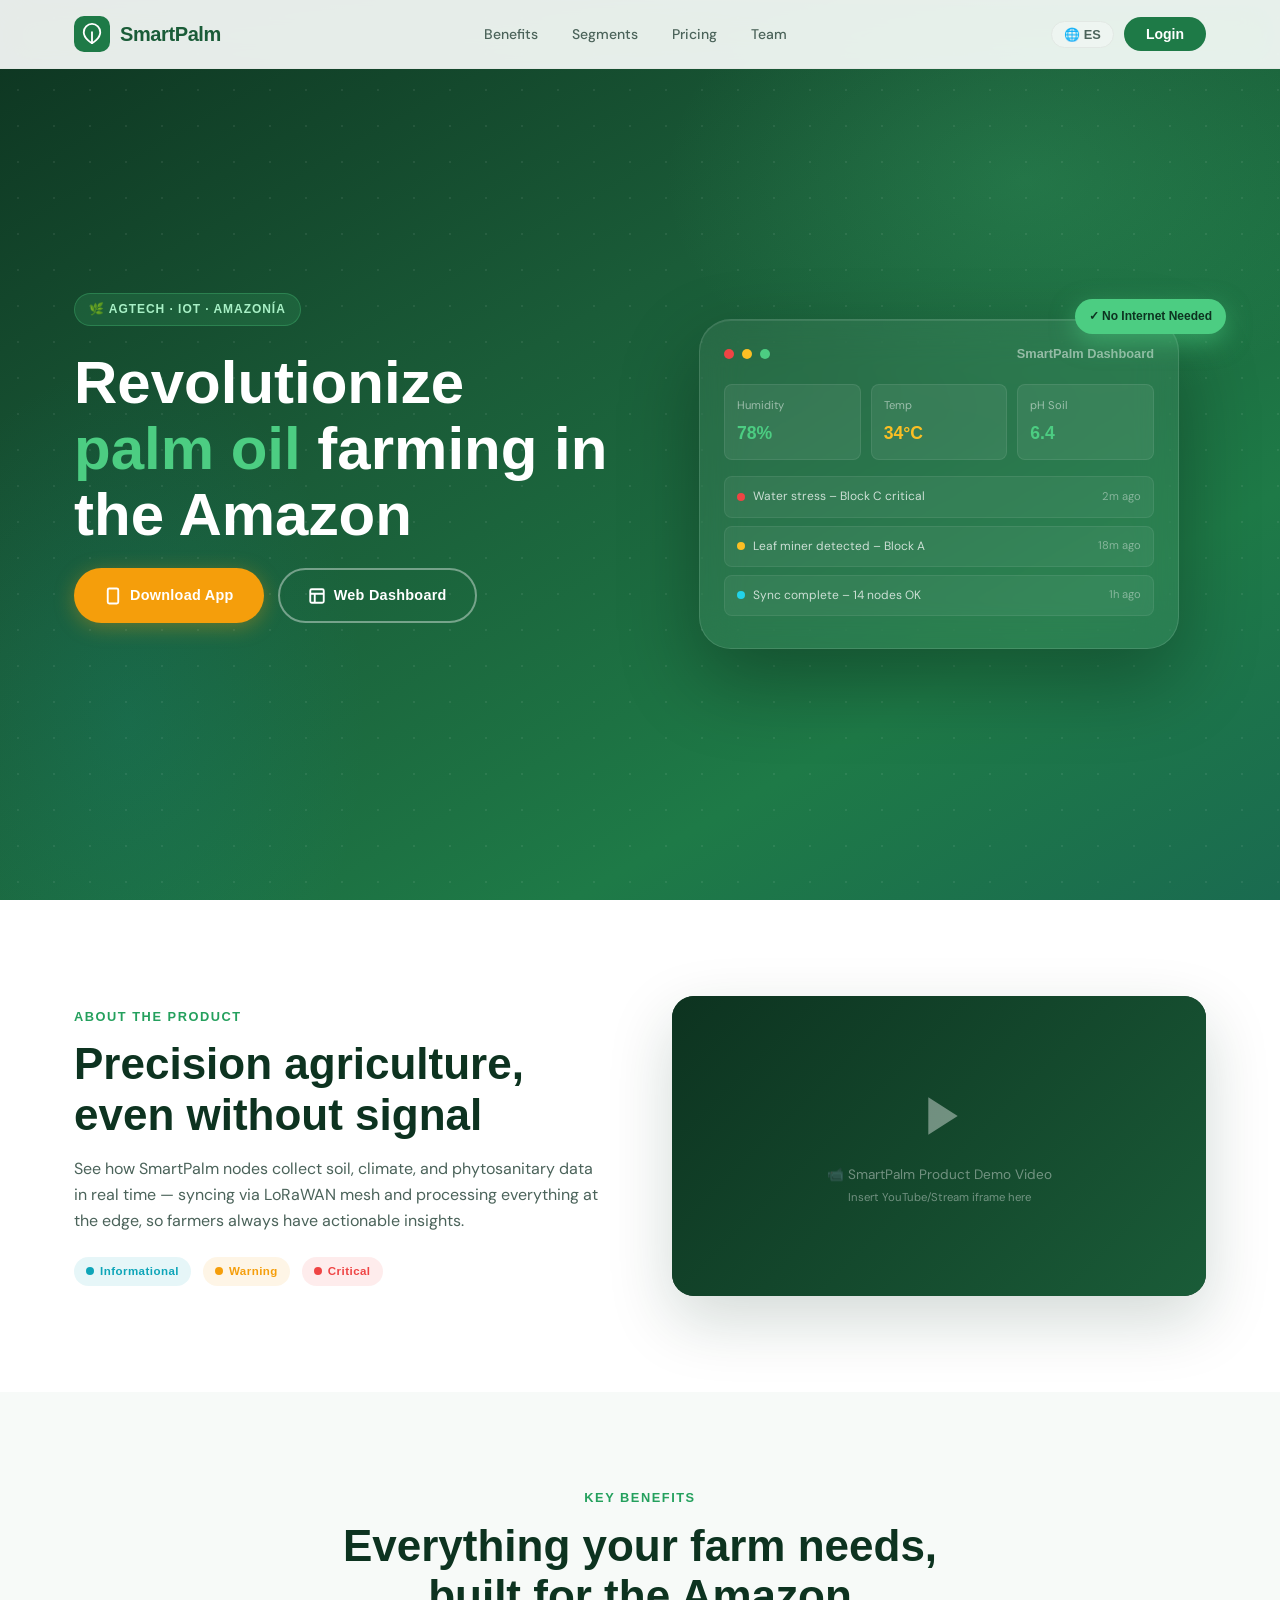
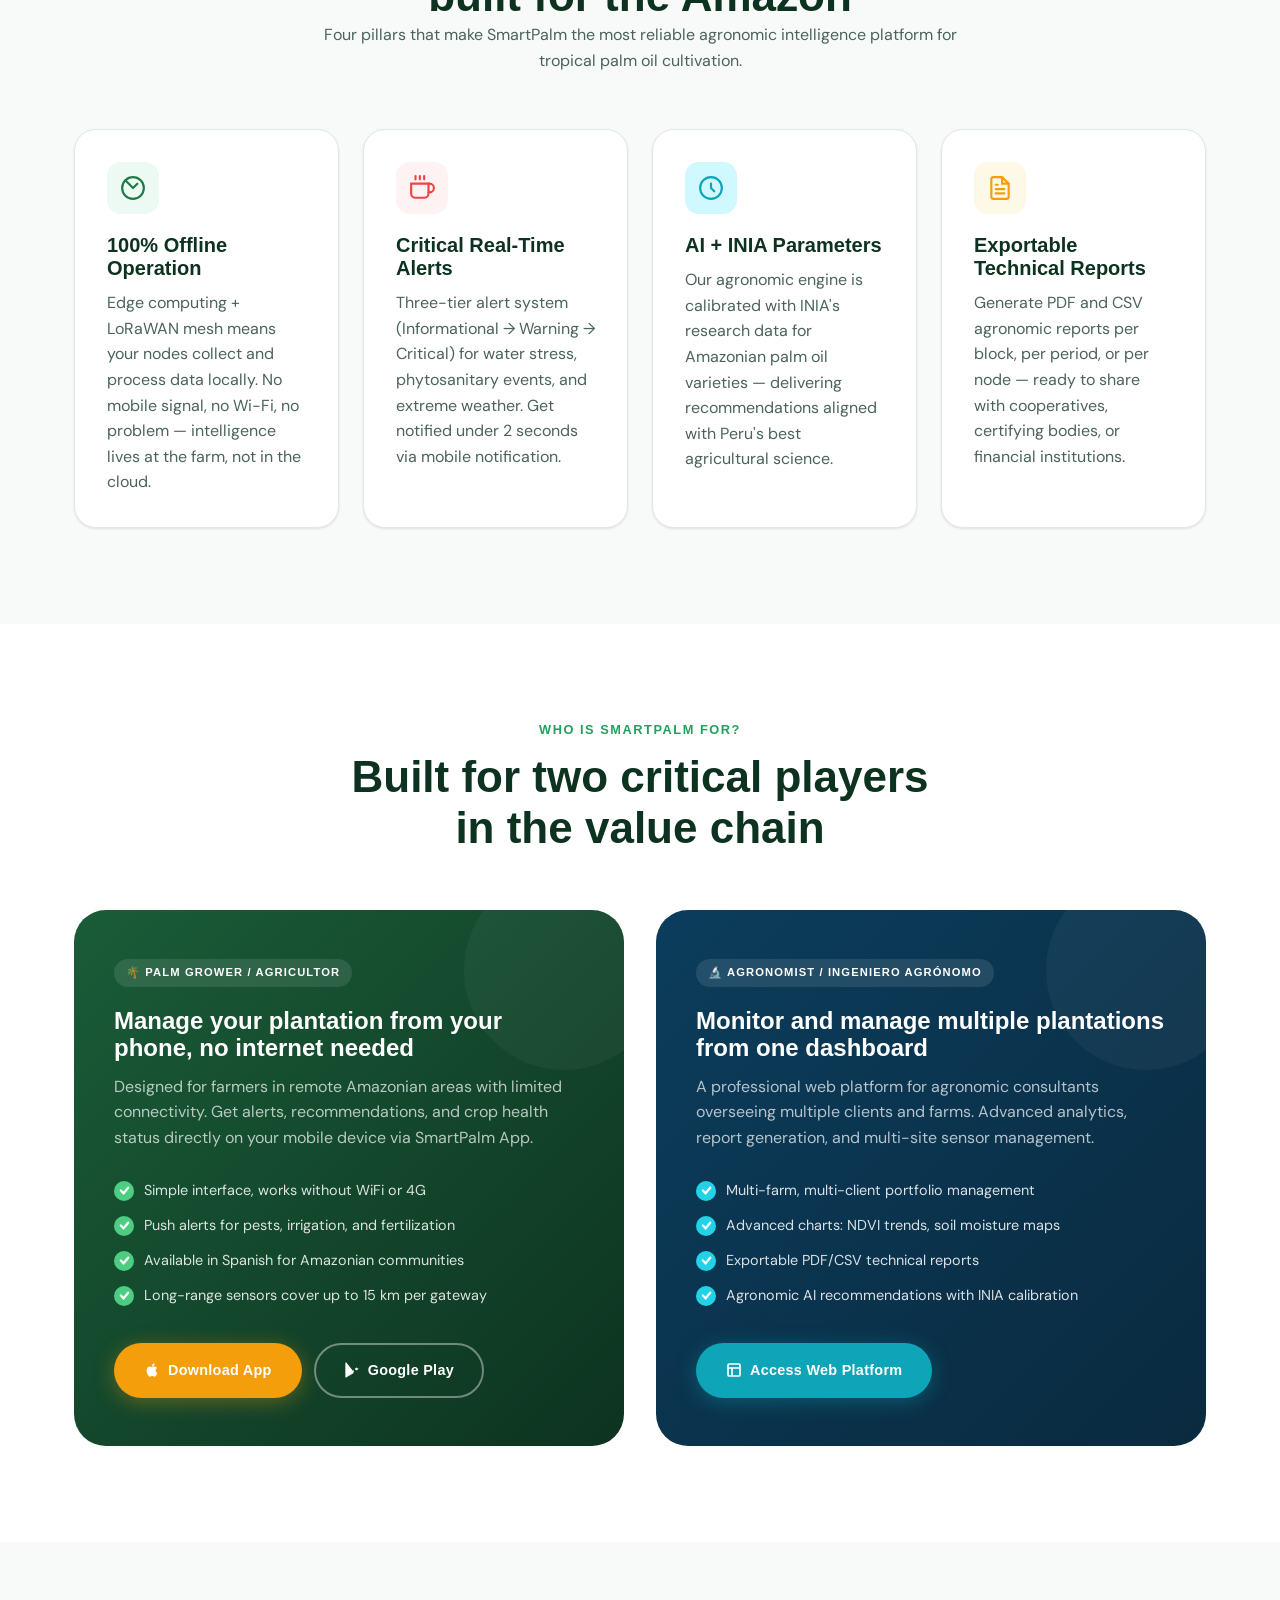
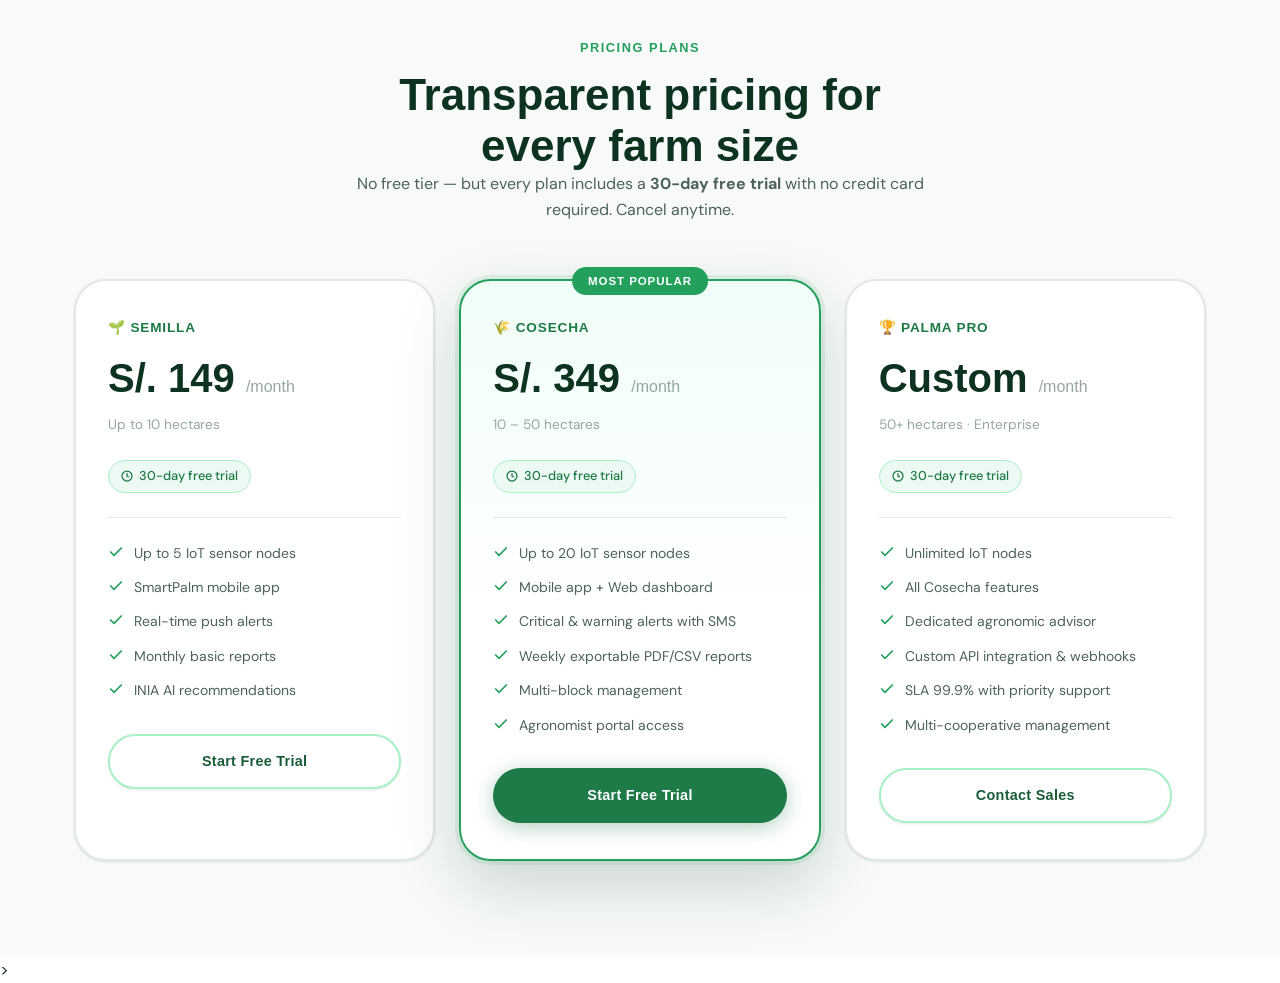
==== commit 820fbfbe: "fix: add pricing section" ====
--- a/index.html
+++ b/index.html
@@ -324,6 +324,85 @@
     </div>
   </div>
 </section>
+<!-- ============================
+     PRICING
+============================ -->
+<section class="section section-alt" id="pricing" aria-labelledby="pricing-heading">
+  <div class="container">
+    <div style="text-align:center; max-width:600px; margin:0 auto;" data-animate>
+      <p class="section-label" data-i18n="pricing.label">Pricing Plans</p>
+      <h2 id="pricing-heading" data-i18n="pricing.title">Transparent pricing for every farm size</h2>
+      <p data-i18n="pricing.desc">No free tier — but every plan includes a <strong>30-day free trial</strong> with no credit card required. Cancel anytime.</p>
+    </div>
+
+    <div class="pricing-grid" role="list" aria-label="Pricing plans">
+
+      <!-- Plan Semilla -->
+      <article class="pricing-card" role="listitem" data-animate aria-labelledby="plan-semilla">
+        <div class="plan-name" id="plan-semilla" data-i18n="plan1.name">🌱 Semilla</div>
+        <div class="plan-price">S/. 149 <span data-i18n="plan.permonth">/month</span></div>
+        <div class="plan-hectares" data-i18n="plan1.ha">Up to 10 hectares</div>
+        <div class="plan-trial">
+          <svg width="12" height="12" viewBox="0 0 24 24" fill="none" stroke="currentColor" stroke-width="2.5"><circle cx="12" cy="12" r="10"/><path d="M12 6v6l4 2"/></svg>
+          <span data-i18n="plan.trial">30-day free trial</span>
+        </div>
+        <div class="plan-divider"></div>
+        <ul class="plan-features" role="list">
+          <li aria-label="Up to 5 IoT nodes"><svg viewBox="0 0 24 24" fill="none"><polyline points="20 6 9 17 4 12" stroke-linecap="round" stroke-linejoin="round"/></svg><span data-i18n="plan1.f1">Up to 5 IoT sensor nodes</span></li>
+          <li aria-label="Mobile app access"><svg viewBox="0 0 24 24" fill="none"><polyline points="20 6 9 17 4 12" stroke-linecap="round" stroke-linejoin="round"/></svg><span data-i18n="plan1.f2">SmartPalm mobile app</span></li>
+          <li aria-label="Real-time alerts"><svg viewBox="0 0 24 24" fill="none"><polyline points="20 6 9 17 4 12" stroke-linecap="round" stroke-linejoin="round"/></svg><span data-i18n="plan1.f3">Real-time push alerts</span></li>
+          <li aria-label="Monthly basic reports"><svg viewBox="0 0 24 24" fill="none"><polyline points="20 6 9 17 4 12" stroke-linecap="round" stroke-linejoin="round"/></svg><span data-i18n="plan1.f4">Monthly basic reports</span></li>
+          <li aria-label="INIA AI recommendations"><svg viewBox="0 0 24 24" fill="none"><polyline points="20 6 9 17 4 12" stroke-linecap="round" stroke-linejoin="round"/></svg><span data-i18n="plan1.f5">INIA AI recommendations</span></li>
+        </ul>
+        <a href="#" class="btn btn-secondary" style="width:100%; justify-content:center;" data-i18n="plan.cta.trial">Start Free Trial</a>
+      </article>
+
+      <!-- Plan Cosecha (FEATURED) -->
+      <article class="pricing-card featured" role="listitem" data-animate aria-labelledby="plan-cosecha">
+        <div class="popular-badge" data-i18n="plan2.popular">Most Popular</div>
+        <div class="plan-name" id="plan-cosecha" data-i18n="plan2.name">🌾 Cosecha</div>
+        <div class="plan-price">S/. 349 <span data-i18n="plan.permonth">/month</span></div>
+        <div class="plan-hectares" data-i18n="plan2.ha">10 – 50 hectares</div>
+        <div class="plan-trial">
+          <svg width="12" height="12" viewBox="0 0 24 24" fill="none" stroke="currentColor" stroke-width="2.5"><circle cx="12" cy="12" r="10"/><path d="M12 6v6l4 2"/></svg>
+          <span data-i18n="plan.trial">30-day free trial</span>
+        </div>
+        <div class="plan-divider"></div>
+        <ul class="plan-features" role="list">
+          <li><svg viewBox="0 0 24 24" fill="none"><polyline points="20 6 9 17 4 12" stroke-linecap="round" stroke-linejoin="round"/></svg><span data-i18n="plan2.f1">Up to 20 IoT sensor nodes</span></li>
+          <li><svg viewBox="0 0 24 24" fill="none"><polyline points="20 6 9 17 4 12" stroke-linecap="round" stroke-linejoin="round"/></svg><span data-i18n="plan2.f2">Mobile app + Web dashboard</span></li>
+          <li><svg viewBox="0 0 24 24" fill="none"><polyline points="20 6 9 17 4 12" stroke-linecap="round" stroke-linejoin="round"/></svg><span data-i18n="plan2.f3">Critical & warning alerts with SMS</span></li>
+          <li><svg viewBox="0 0 24 24" fill="none"><polyline points="20 6 9 17 4 12" stroke-linecap="round" stroke-linejoin="round"/></svg><span data-i18n="plan2.f4">Weekly exportable PDF/CSV reports</span></li>
+          <li><svg viewBox="0 0 24 24" fill="none"><polyline points="20 6 9 17 4 12" stroke-linecap="round" stroke-linejoin="round"/></svg><span data-i18n="plan2.f5">Multi-block management</span></li>
+          <li><svg viewBox="0 0 24 24" fill="none"><polyline points="20 6 9 17 4 12" stroke-linecap="round" stroke-linejoin="round"/></svg><span data-i18n="plan2.f6">Agronomist portal access</span></li>
+        </ul>
+        <a href="#" class="btn btn-primary" style="width:100%; justify-content:center;" data-i18n="plan.cta.trial">Start Free Trial</a>
+      </article>
+
+      <!-- Plan Palma Pro -->
+      <article class="pricing-card" role="listitem" data-animate aria-labelledby="plan-pro">
+        <div class="plan-name" id="plan-pro" data-i18n="plan3.name">🏆 Palma Pro</div>
+        <div class="plan-price" data-i18n="plan3.price">Custom <span>/month</span></div>
+        <div class="plan-hectares" data-i18n="plan3.ha">50+ hectares · Enterprise</div>
+        <div class="plan-trial">
+          <svg width="12" height="12" viewBox="0 0 24 24" fill="none" stroke="currentColor" stroke-width="2.5"><circle cx="12" cy="12" r="10"/><path d="M12 6v6l4 2"/></svg>
+          <span data-i18n="plan.trial">30-day free trial</span>
+        </div>
+        <div class="plan-divider"></div>
+        <ul class="plan-features" role="list">
+          <li><svg viewBox="0 0 24 24" fill="none"><polyline points="20 6 9 17 4 12" stroke-linecap="round" stroke-linejoin="round"/></svg><span data-i18n="plan3.f1">Unlimited IoT nodes</span></li>
+          <li><svg viewBox="0 0 24 24" fill="none"><polyline points="20 6 9 17 4 12" stroke-linecap="round" stroke-linejoin="round"/></svg><span data-i18n="plan3.f2">All Cosecha features</span></li>
+          <li><svg viewBox="0 0 24 24" fill="none"><polyline points="20 6 9 17 4 12" stroke-linecap="round" stroke-linejoin="round"/></svg><span data-i18n="plan3.f3">Dedicated agronomic advisor</span></li>
+          <li><svg viewBox="0 0 24 24" fill="none"><polyline points="20 6 9 17 4 12" stroke-linecap="round" stroke-linejoin="round"/></svg><span data-i18n="plan3.f4">Custom API integration & webhooks</span></li>
+          <li><svg viewBox="0 0 24 24" fill="none"><polyline points="20 6 9 17 4 12" stroke-linecap="round" stroke-linejoin="round"/></svg><span data-i18n="plan3.f5">SLA 99.9% with priority support</span></li>
+          <li><svg viewBox="0 0 24 24" fill="none"><polyline points="20 6 9 17 4 12" stroke-linecap="round" stroke-linejoin="round"/></svg><span data-i18n="plan3.f6">Multi-cooperative management</span></li>
+        </ul>
+        <a href="#" class="btn btn-secondary" style="width:100%; justify-content:center;" data-i18n="plan3.cta">Contact Sales</a>
+      </article>
+
+    </div>
+  </div>
+</section>
 
 <script src="app.js"></script>
 </main>>
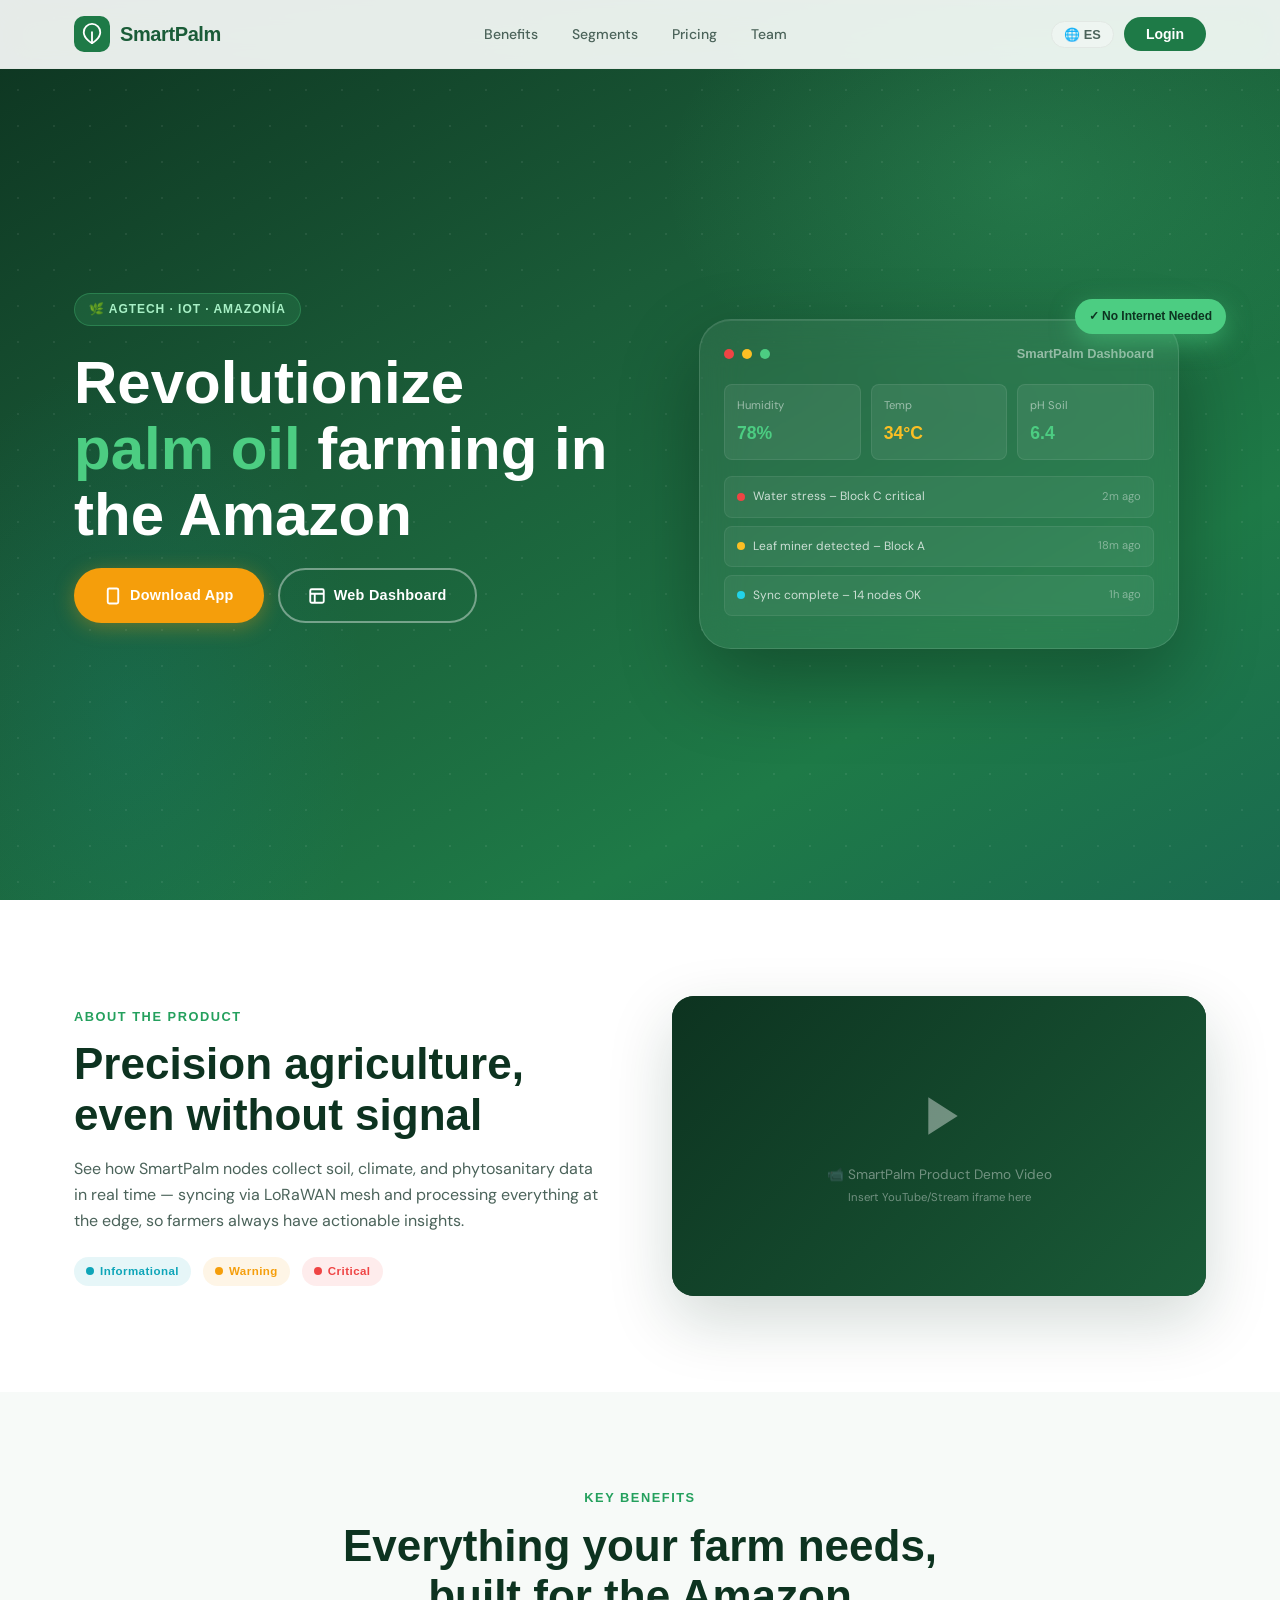
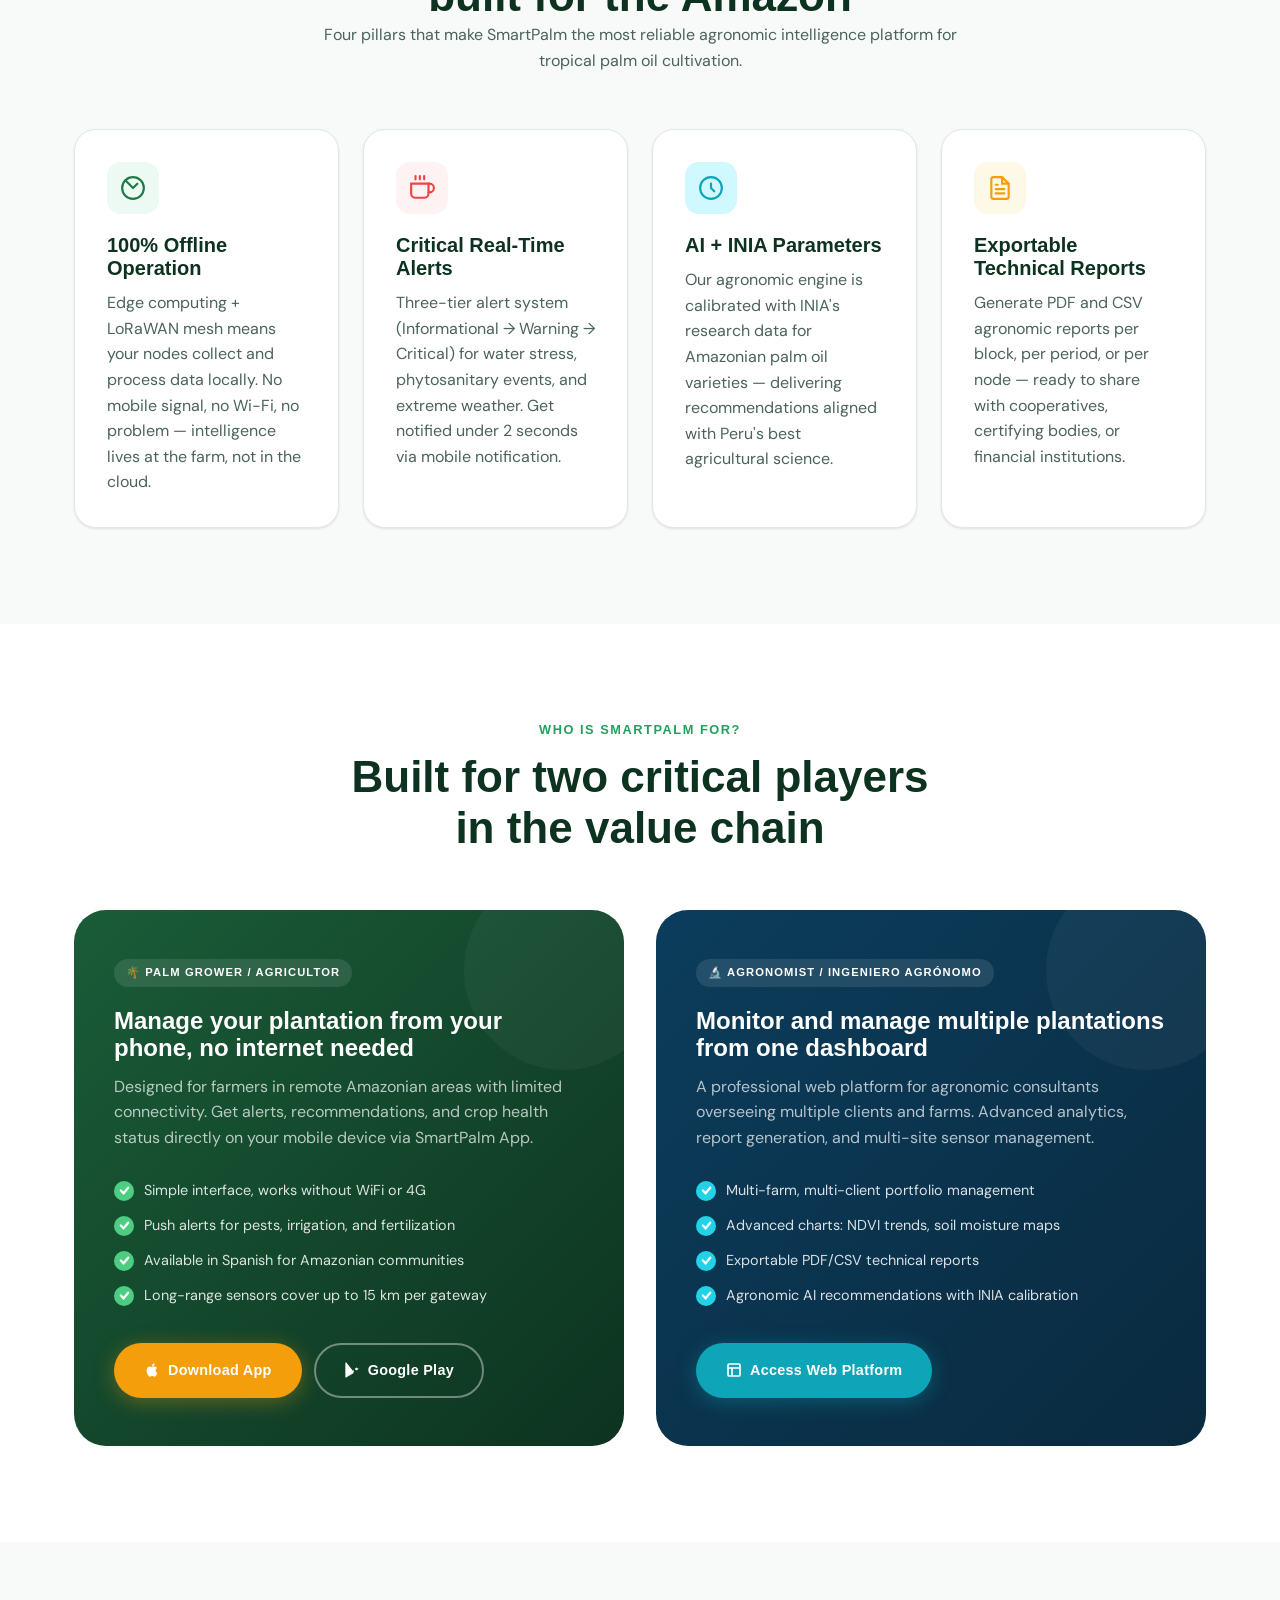
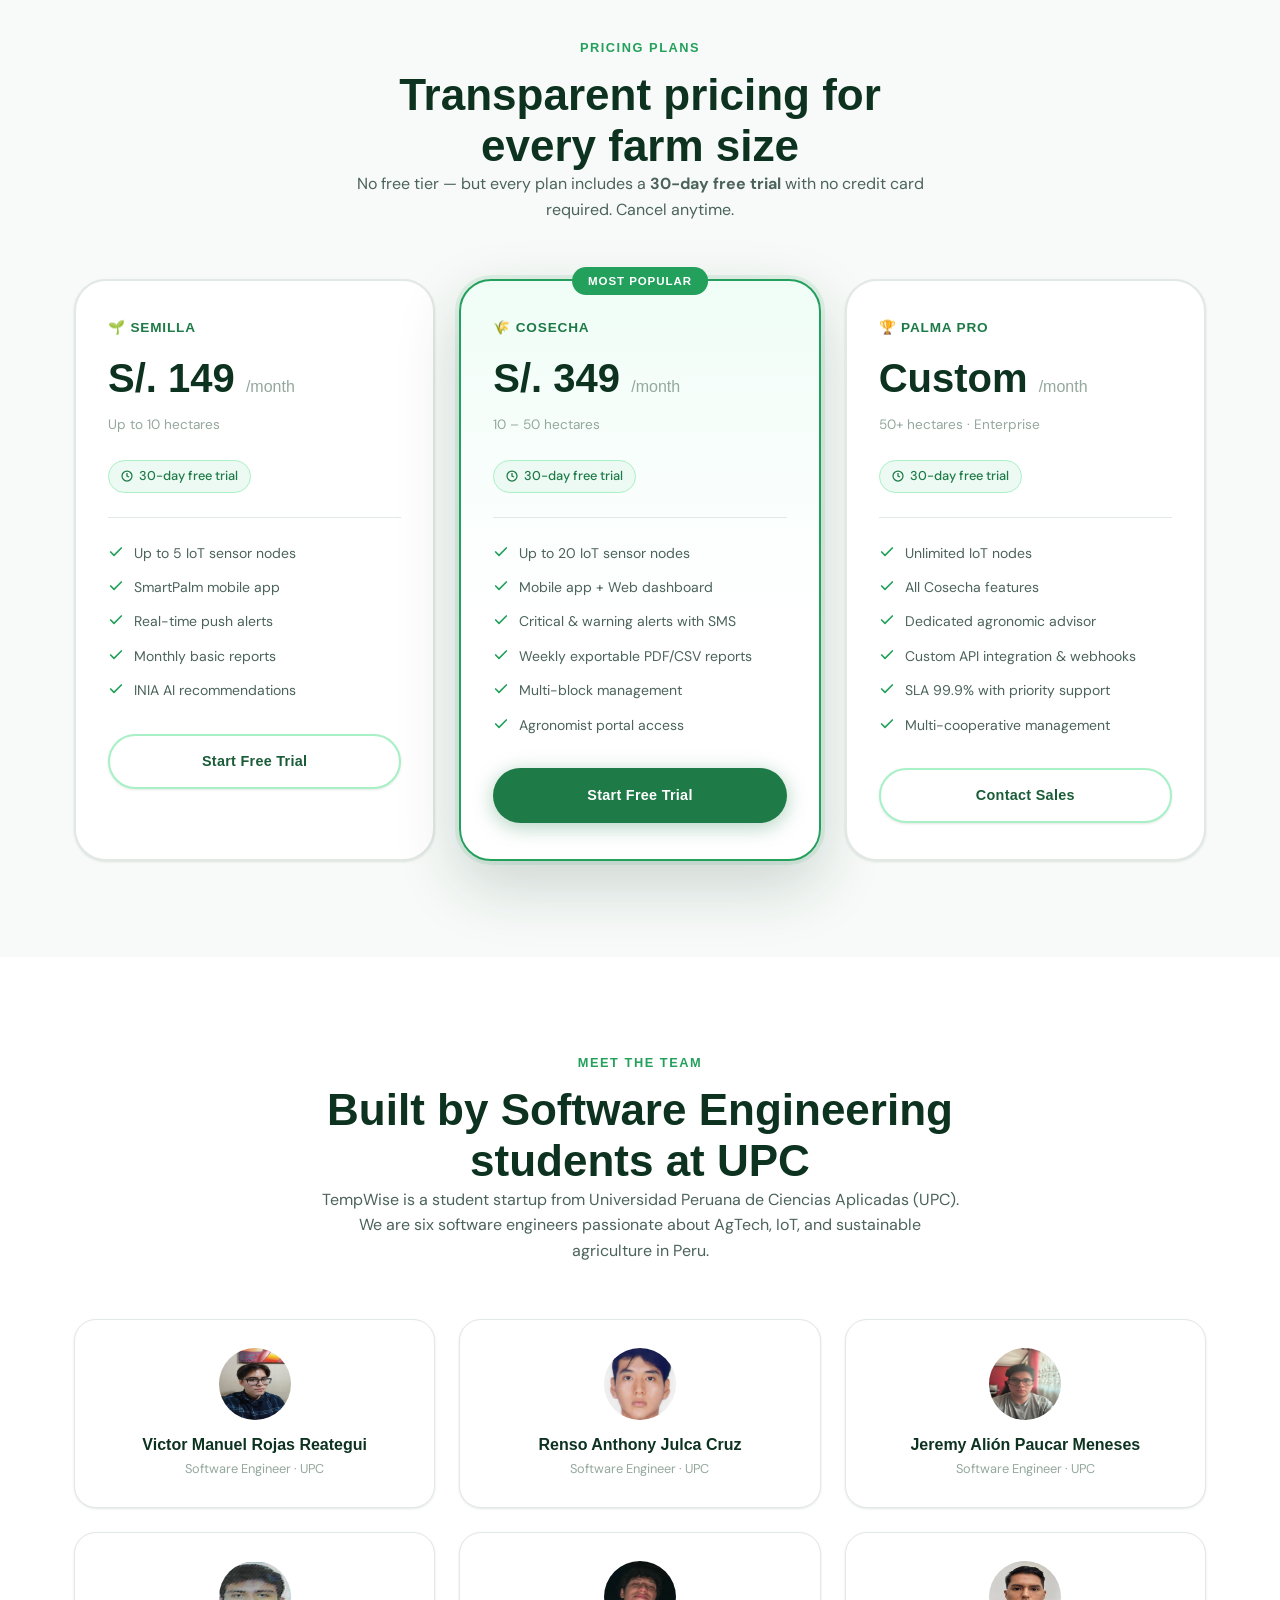
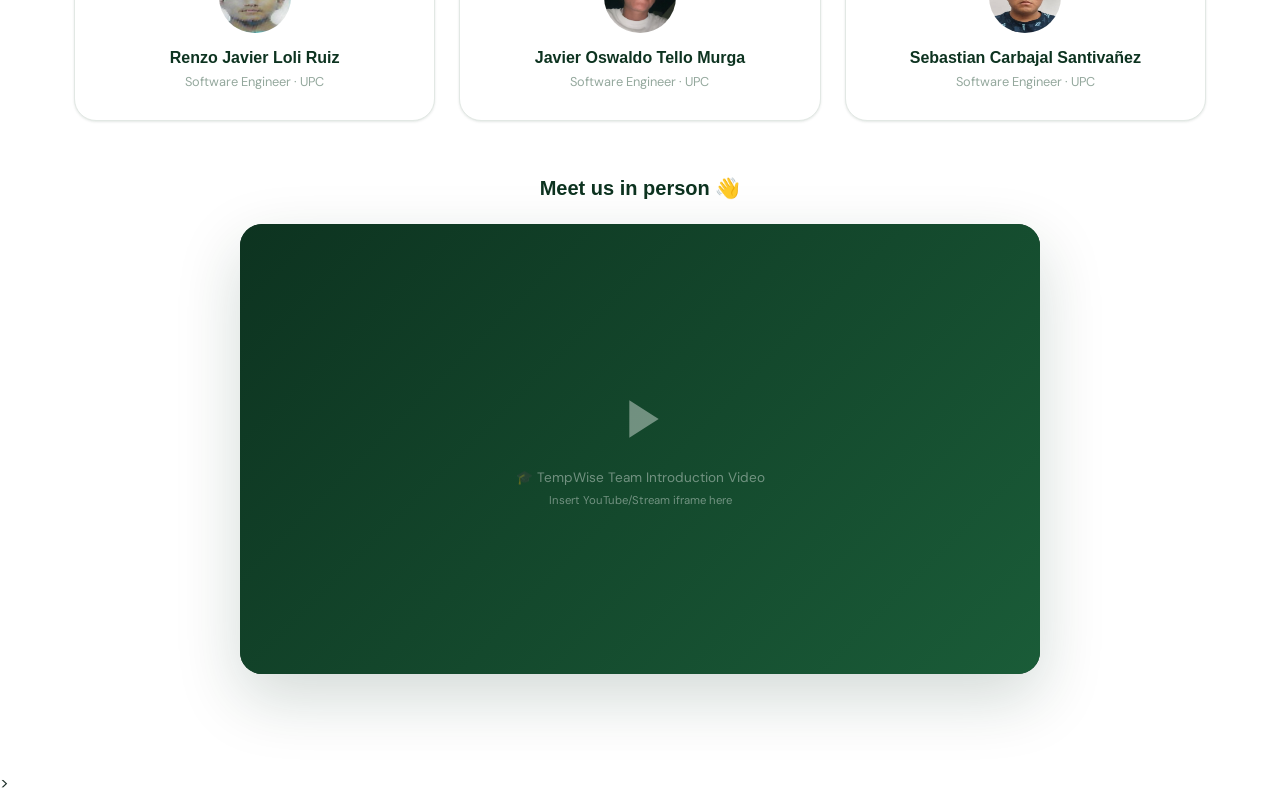
==== commit 90bad9eb: "feature: update about the team section" ====
--- a/index.html
+++ b/index.html
@@ -404,6 +404,88 @@
   </div>
 </section>
 
+<!-- ============================
+     ABOUT THE TEAM
+============================ -->
+<section class="section" id="team" aria-labelledby="team-heading">
+  <div class="container">
+    <div style="text-align:center; max-width:640px; margin:0 auto;" data-animate>
+      <p class="section-label" data-i18n="team.label">Meet the Team</p>
+      <h2 id="team-heading" data-i18n="team.title">Built by Software Engineering students at UPC</h2>
+      <p data-i18n="team.desc">TempWise is a student startup from Universidad Peruana de Ciencias Aplicadas (UPC). We are six software engineers passionate about AgTech, IoT, and sustainable agriculture in Peru.</p>
+    </div>
+
+    <div class="team-grid" role="list" aria-label="Team members" data-animate>
+
+      <article class="team-card" role="listitem">
+        <!-- <div class="avatar avatar-1" aria-hidden="true">VR</div> -->
+        <img class="avatar avatar-1" aria-hidden="true" src="img/victor.jpg" alt="Victor Manuel Rojas Reategui">
+        <h4>Victor Manuel Rojas Reategui</h4>
+        <p class="role" data-i18n="team.role">Software Engineer · UPC</p>
+      </article>
+
+      <article class="team-card" role="listitem">
+        <!-- <div class="avatar avatar-2" aria-hidden="true">RJ</div> -->
+        <img class="avatar avatar-2" aria-hidden="true" src="img/renso.png" alt="Renso Anthony Julca Cruz">
+        <h4>Renso Anthony Julca Cruz</h4>
+        <p class="role" data-i18n="team.role">Software Engineer · UPC</p>
+      </article>
+
+      <article class="team-card" role="listitem">
+        <!-- <div class="avatar avatar-3" aria-hidden="true">JP</div> -->
+        <img class="avatar avatar-3" aria-hidden="true" src="img/jeremy.jpeg" alt="Jeremy Alión Paucar Meneses">
+        <h4>Jeremy Alión Paucar Meneses</h4>
+        <p class="role" data-i18n="team.role">Software Engineer · UPC</p>
+      </article>
+
+      <article class="team-card" role="listitem">
+        <!-- <div class="avatar avatar-4" aria-hidden="true">RL</div> -->
+        <img class="avatar avatar-4" aria-hidden="true" src="img/renzo.jpeg" alt="Renzo Javier Loli Ruiz">
+        <h4>Renzo Javier Loli Ruiz</h4>
+        <p class="role" data-i18n="team.role">Software Engineer · UPC</p>
+      </article>
+
+      <article class="team-card" role="listitem">
+        <!-- <div class="avatar avatar-5" aria-hidden="true">JT</div> -->
+        <img class="avatar avatar-5" aria-hidden="true" src="img/javier.jpg" alt="Javier Oswaldo Tello Murga">
+        <h4>Javier Oswaldo Tello Murga</h4>
+        <p class="role" data-i18n="team.role">Software Engineer · UPC</p>
+      </article>
+
+      <article class="team-card" role="listitem">
+        <!-- <div class="avatar avatar-6" aria-hidden="true">SC</div> -->
+        <img class="avatar avatar-6" aria-hidden="true" src="img/sebastian.jpeg" alt="Sebastian Carbajal Santivañez">
+        <h4>Sebastian Carbajal Santivañez</h4>
+        <p class="role" data-i18n="team.role">Software Engineer · UPC</p>
+      </article>
+
+    </div>
+
+    <!-- Team video -->
+    <div style="max-width:800px; margin:0 auto;" data-animate>
+      <h3 style="font-family:var(--font-display); text-align:center; margin-bottom:24px; color:var(--green-900);" data-i18n="team.video.title">Meet us in person 👋</h3>
+      <div class="video-container" aria-label="TempWise team introduction video">
+        <!--
+          =============================================
+          TEAM VIDEO PLACEHOLDER
+          Replace the div below with an <iframe> from
+          YouTube or Microsoft Stream, for example:
+          <iframe src="https://www.youtube.com/embed/YOUR_TEAM_VIDEO_ID"
+                  title="TempWise Team Introduction"
+                  allow="accelerometer; autoplay; clipboard-write; encrypted-media; gyroscope; picture-in-picture"
+                  allowfullscreen></iframe>
+          =============================================
+        -->
+        <div class="video-placeholder" role="img" aria-label="Team video placeholder">
+          <svg viewBox="0 0 24 24" fill="white" xmlns="http://www.w3.org/2000/svg"><path d="M8 5v14l11-7L8 5z"/></svg>
+          <p>🎓 <span data-i18n="video.team.placeholder">TempWise Team Introduction Video</span><br/><small>Insert YouTube/Stream iframe here</small></p>
+        </div>
+      </div>
+    </div>
+
+  </div>
+</section>
+
 <script src="app.js"></script>
 </main>>
 </body>
--- a/style.css
+++ b/style.css
@@ -529,3 +529,32 @@
   .pricing-card { padding: 28px 24px; }
   .plan-price { font-size: 2.2rem; }
 }
+
+
+
+/* ============================
+    TEAM
+============================ */
+.team-grid { display: grid; grid-template-columns: repeat(3,1fr); gap: 24px; margin-top: 56px; margin-bottom: 56px; }
+.team-card {
+  background: var(--white); border: 1px solid var(--gray-200);
+  border-radius: var(--radius-lg); padding: 28px 24px; text-align: center;
+  box-shadow: var(--shadow-sm);
+  transition: transform var(--transition), box-shadow var(--transition);
+}
+.team-card:hover { transform: translateY(-4px); box-shadow: var(--shadow-lg); }
+.avatar {
+  width: 72px; height: 72px; border-radius: 50%;
+  margin: 0 auto 16px;
+  display: flex; align-items: center; justify-content: center;
+  font-family: var(--font-display); font-size: 1.2rem; font-weight: 800;
+  color: var(--white);
+}
+.avatar-1 { background: linear-gradient(135deg, #1e7a47, #24a05d); }
+.avatar-2 { background: linear-gradient(135deg, #0ea5b8, #22d3e8); }
+.avatar-3 { background: linear-gradient(135deg, #7c3aed, #a855f7); }
+.avatar-4 { background: linear-gradient(135deg, #d97706, #f59e0b); }
+.avatar-5 { background: linear-gradient(135deg, #dc2626, #ef4444); }
+.avatar-6 { background: linear-gradient(135deg, #0d9488, #14b8a6); }
+.team-card h4 { font-size: 1rem; color: var(--green-900); margin-bottom: 4px; }
+.team-card .role { font-size: .8rem; color: var(--gray-400); }
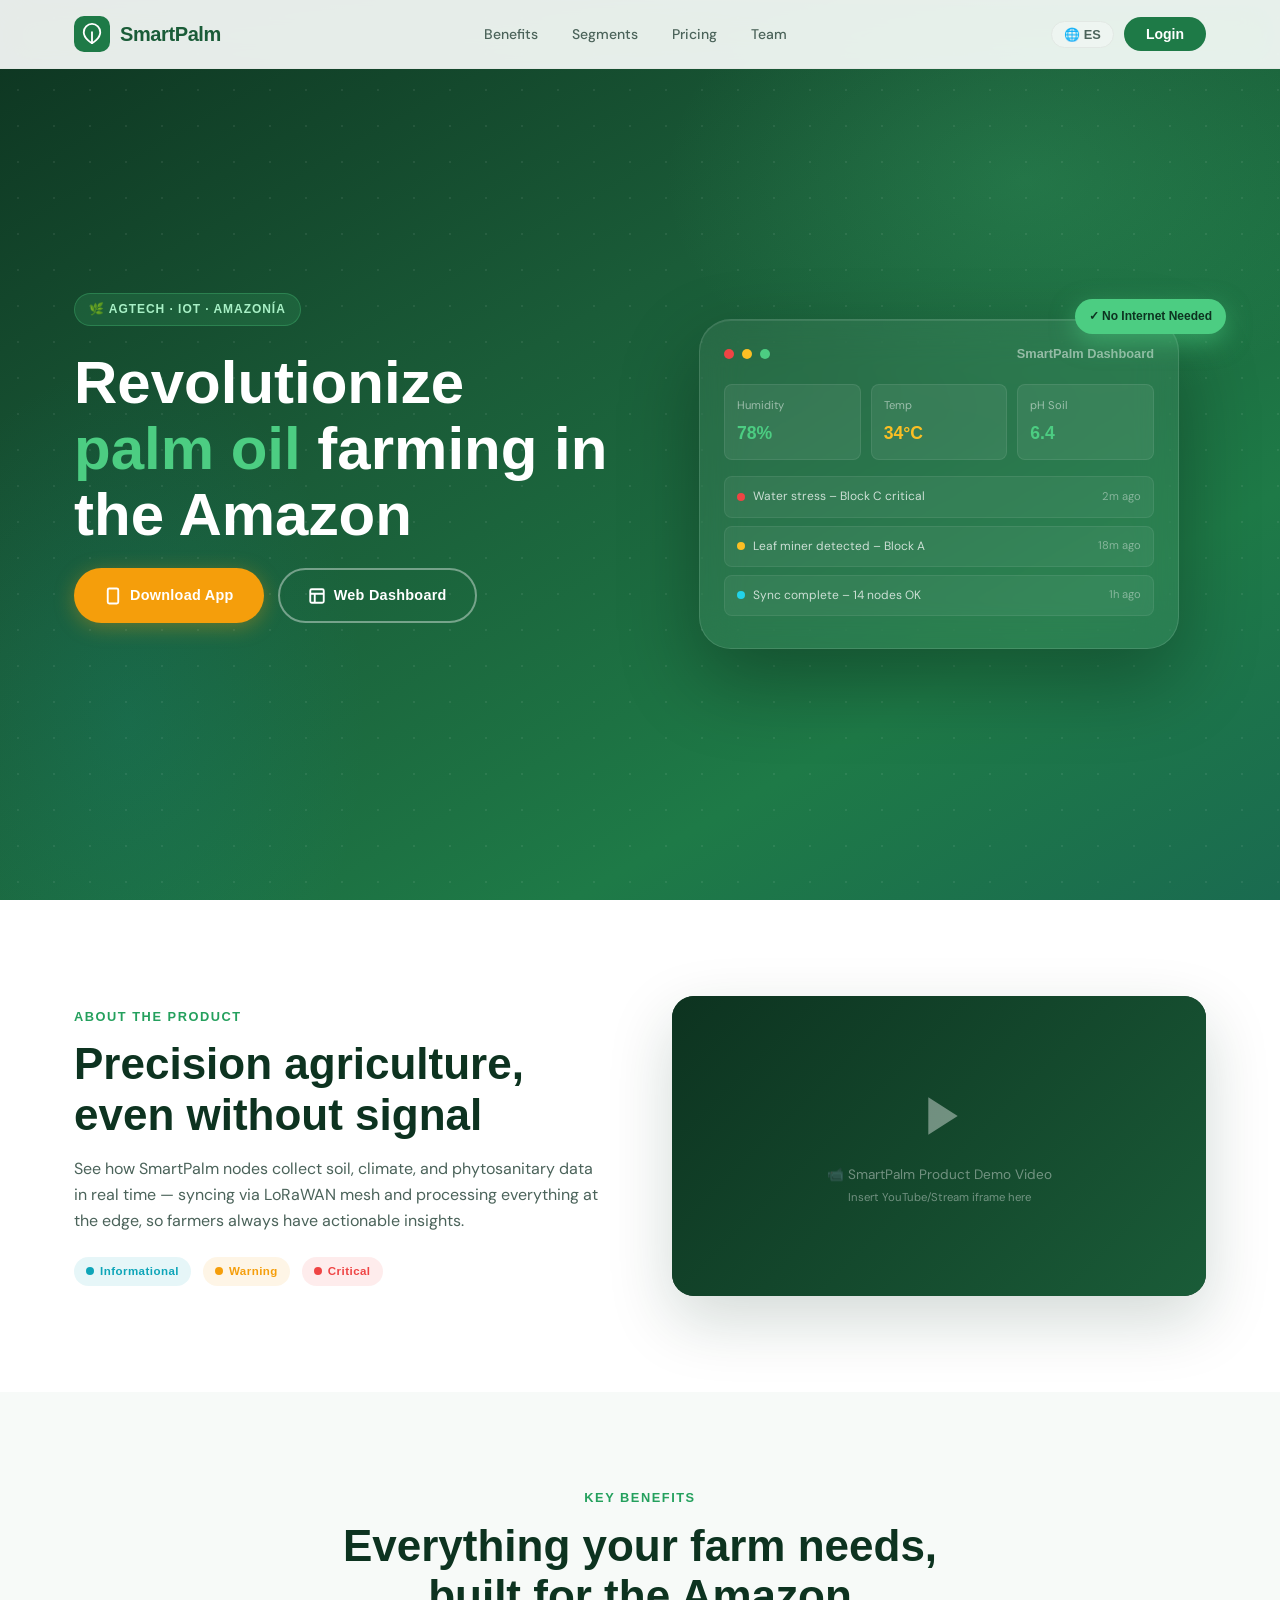
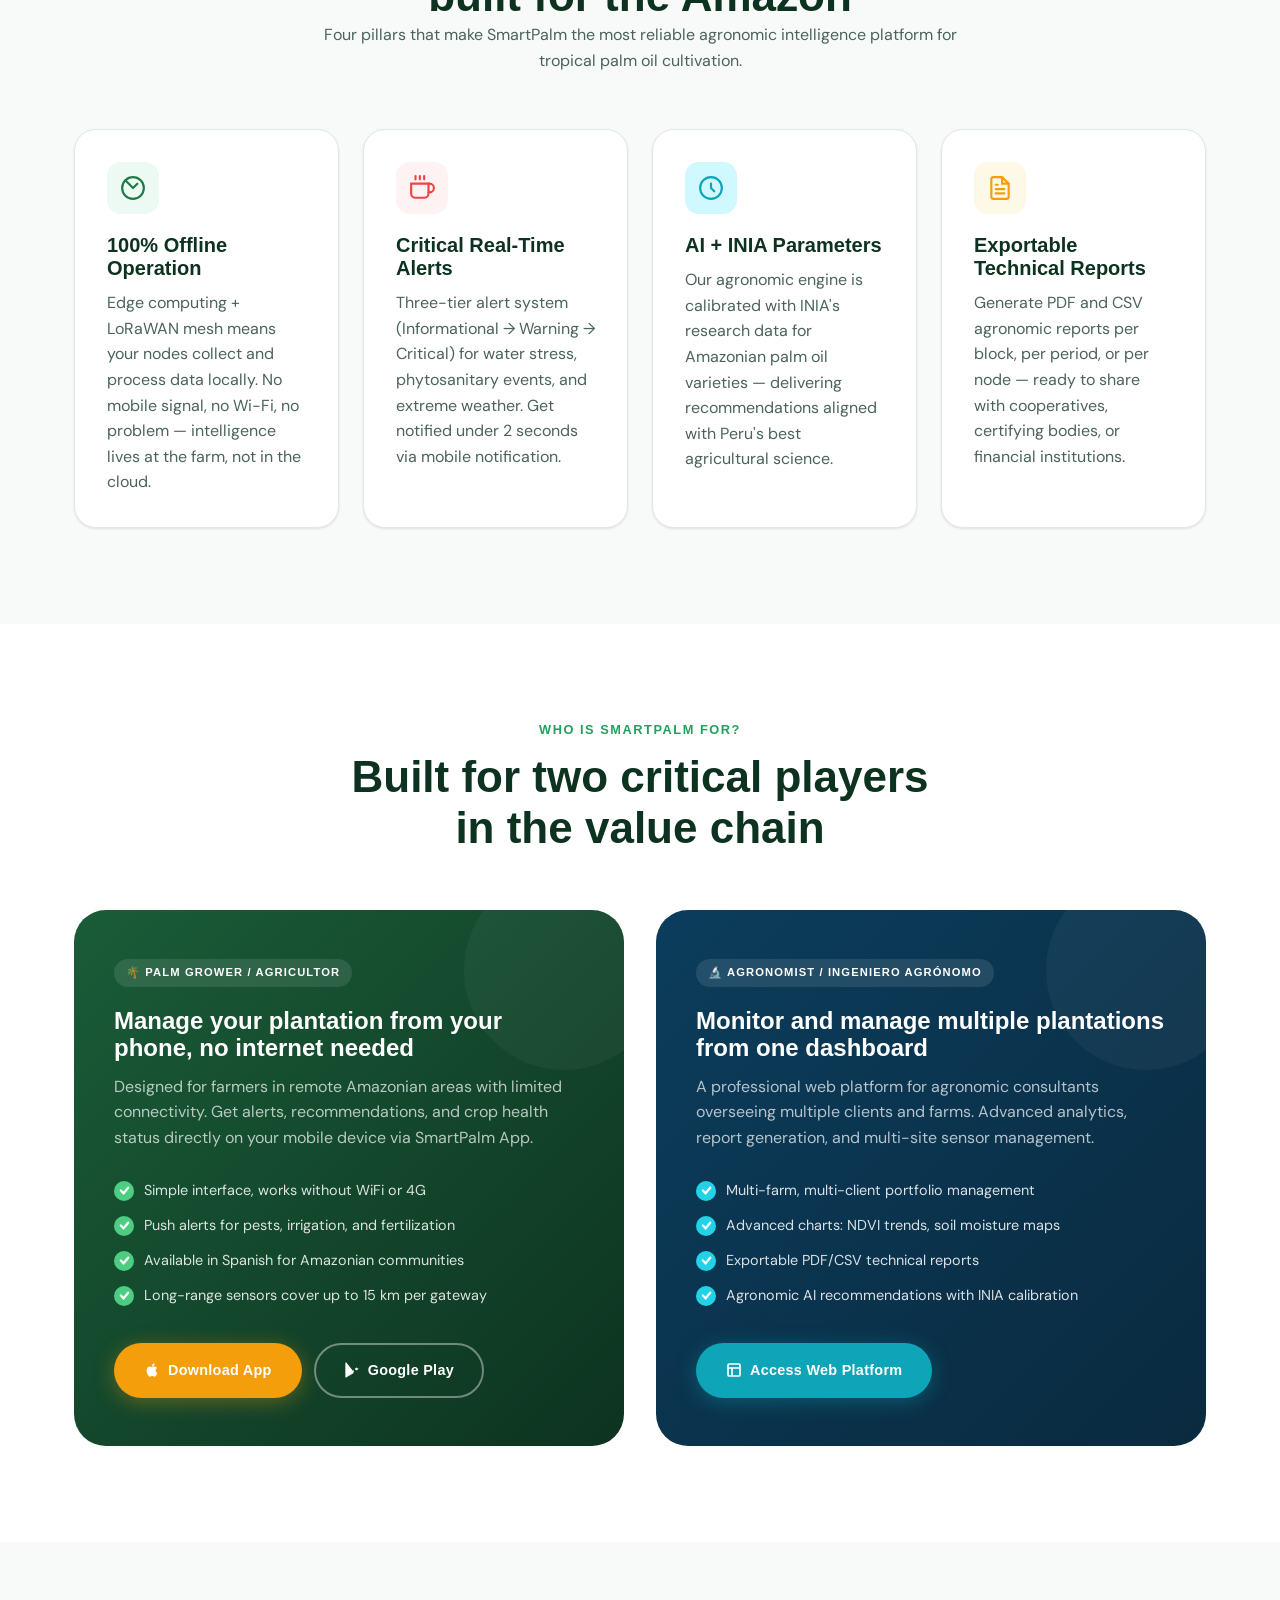
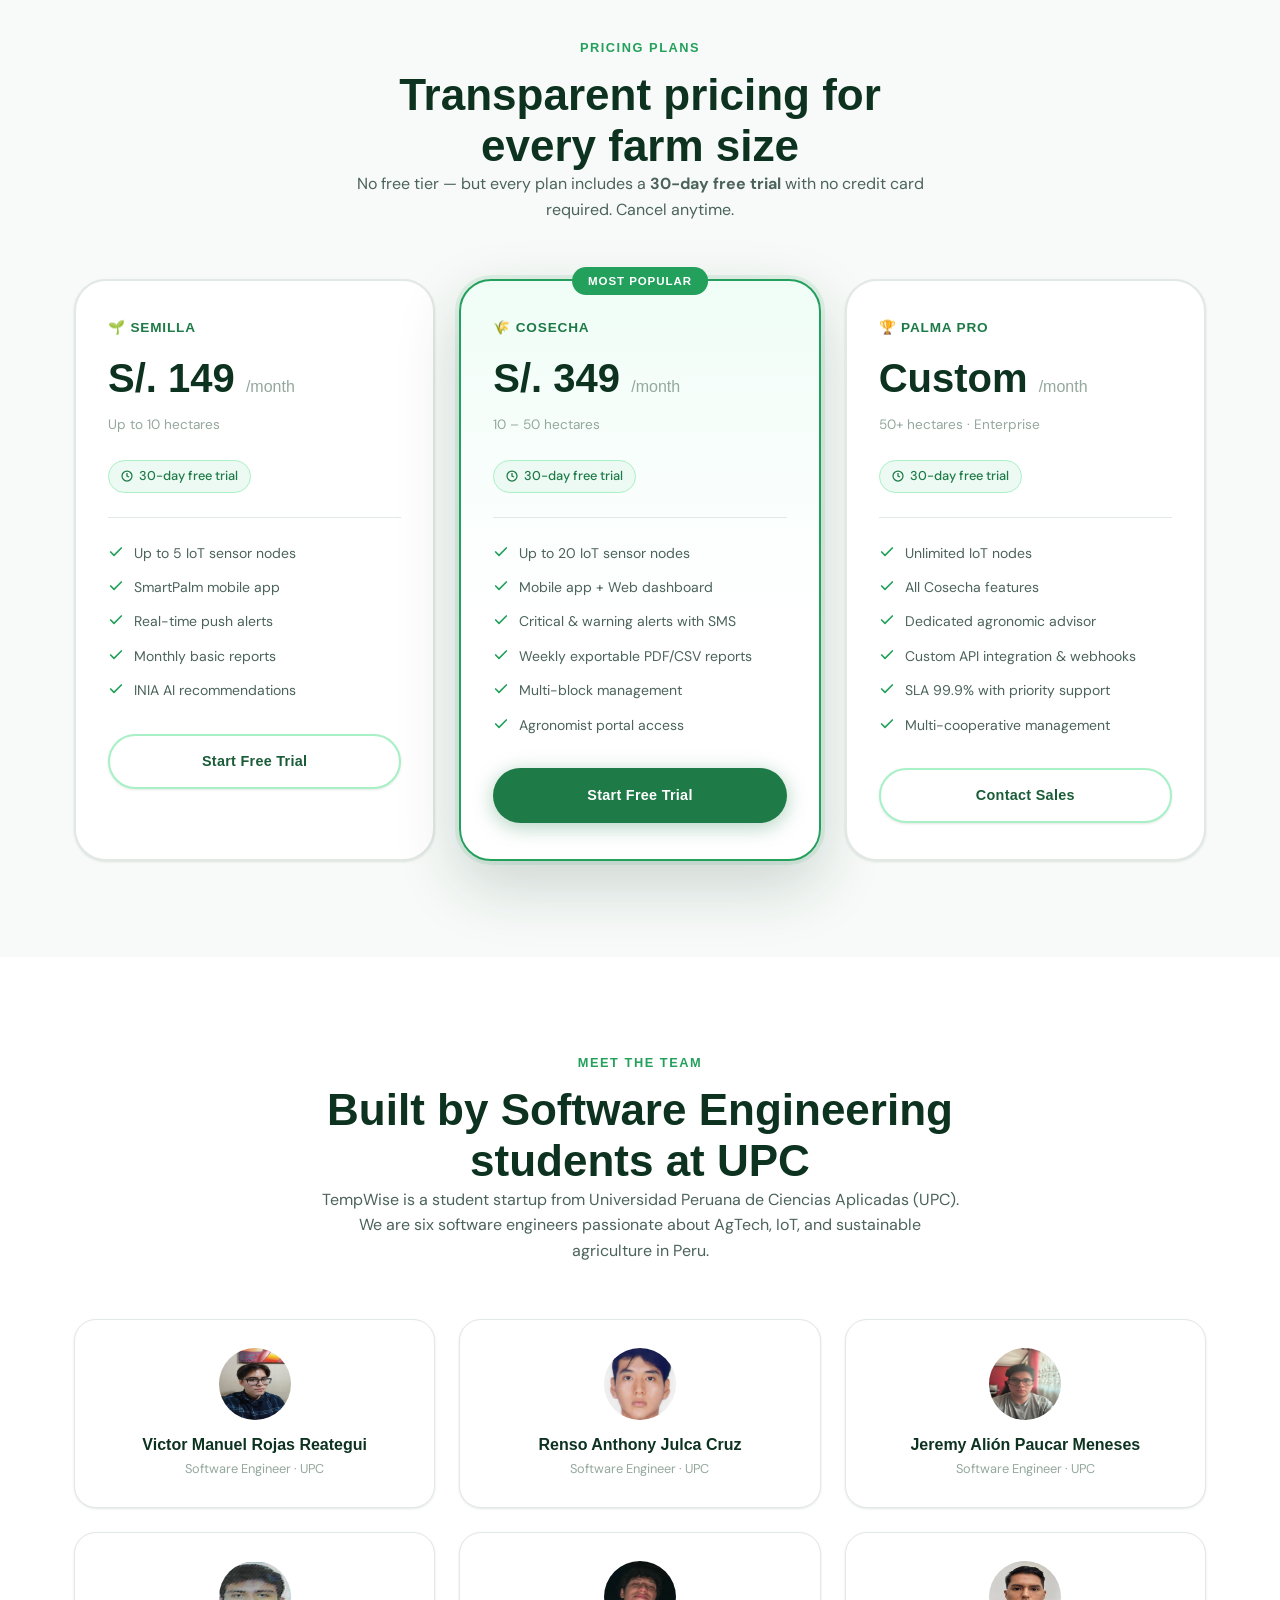
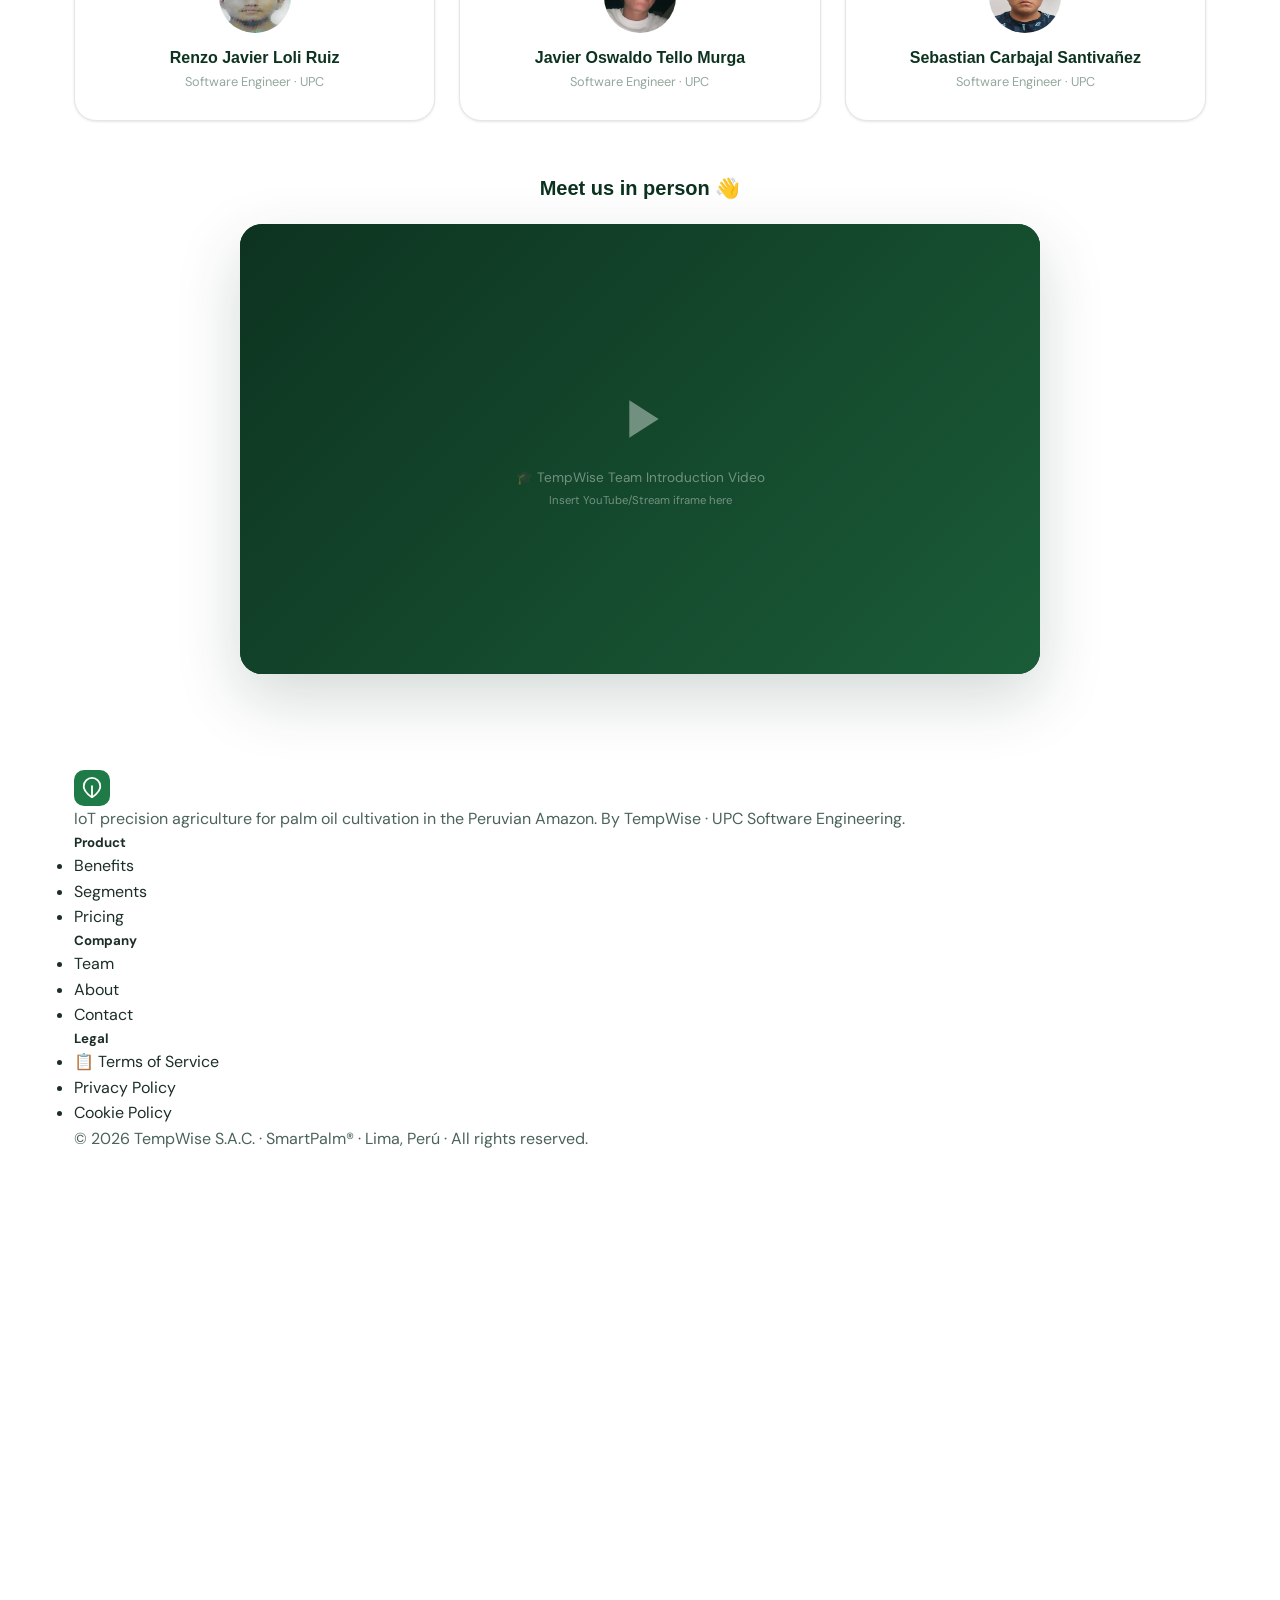
==== commit 9e99d3a7: "feat:add footer section Added footer section with branding, navigation links, and social media icons" ====
--- a/index.html
+++ b/index.html
@@ -486,7 +486,74 @@
   </div>
 </section>
 
+
+</main>
+<!-- ============================
+
+   FOOTER
+
+============================ -->
+
+<footer class="footer" role="contentinfo" aria-label="Site footer">
+ <div class="container">
+  <div class="footer-grid">
+   <div class="footer-brand">
+    <a href="#" class="logo" aria-label="SmartPalm Home" style="color:var(--white);">
+     <div class="logo-icon" aria-hidden="true">
+      <svg viewBox="0 0 24 24" fill="none" stroke="white" stroke-width="2" stroke-linecap="round" stroke-linejoin="round">
+       <path d="M12 22C12 22 3 17 3 10a9 9 0 0 1 18 0c0 7-9 12-9 12z"/>
+       <path d="M12 22V10"/>
+      </svg>
+     </div>
+     SmartPalm
+    </a>
+    <p data-i18n="footer.brand.desc">IoT precision agriculture for palm oil cultivation in the Peruvian Amazon. By TempWise · UPC Software Engineering.</p>
+   </div>
+   <div class="footer-col">
+    <h5 data-i18n="footer.product">Product</h5>
+    <ul class="footer-links" role="list">
+     <li><a href="#benefits" data-i18n="nav.benefits">Benefits</a></li>
+     <li><a href="#segments" data-i18n="nav.segments">Segments</a></li>
+     <li><a href="#pricing" data-i18n="nav.pricing">Pricing</a></li>
+    </ul>
+   </div>
+   <div class="footer-col">
+    <h5 data-i18n="footer.company">Company</h5>
+    <ul class="footer-links" role="list">
+     <li><a href="#team"  data-i18n="nav.team">Team</a></li>
+     <li><a href="#about" data-i18n="footer.about">About</a></li>
+     <li><a href="mailto:">Contact</a></li>
+    </ul>
+   </div>
+   <div class="footer-col">
+    <h5 data-i18n="footer.legal">Legal</h5>
+    <ul class="footer-links" role="list">
+     <!-- TERMS & CONDITIONS - Required link -->
+     <li><a href="#" class="tos" aria-label="View Terms of Service" data-i18n="footer.tos">📋 Terms of Service</a></li>
+     <li><a href="#" data-i18n="footer.privacy">Privacy Policy</a></li>
+     <li><a href="#" data-i18n="footer.cookies">Cookie Policy</a></li>
+    </ul>
+   </div>
+  </div>
+  <div class="footer-bottom">
+   <p>© 2026 TempWise S.A.C. · SmartPalm® · Lima, Perú · <span data-i18n="footer.rights">All rights reserved.</span></p>
+   <div class="social-links" role="list" aria-label="Social media links">
+    <a href="#" class="social-link" aria-label="SmartPalm on LinkedIn" role="listitem">
+     <svg viewBox="0 0 24 24" fill="none" stroke="white" stroke-width="2" stroke-linecap="round"><path d="M16 8a6 6 0 0 1 6 6v7h-4v-7a2 2 0 0 0-2-2 2 2 0 0 0-2 2v7h-4v-7a6 6 0 0 1 6-6z"/><rect x="2" y="9" width="4" height="12"/><circle cx="4" cy="4" r="2"/></svg>
+    </a>
+    <a href="#" class="social-link" aria-label="SmartPalm on Instagram" role="listitem">
+     <svg viewBox="0 0 24 24" fill="none" stroke="white" stroke-width="2" stroke-linecap="round"><rect x="2" y="2" width="20" height="20" rx="5"/><circle cx="12" cy="12" r="4"/><circle cx="17.5" cy="6.5" r="1" fill="white"/></svg>
+    </a>
+    <a href="#" class="social-link" aria-label="SmartPalm on X / Twitter" role="listitem">
+     <svg viewBox="0 0 24 24" fill="white"><path d="M18.244 2.25h3.308l-7.227 8.26 8.502 11.24H16.17l-5.214-6.817L4.99 21.75H1.68l7.73-8.835L1.254 2.25H8.08l4.713 6.231zm-1.161 17.52h1.833L7.084 4.126H5.117z"/></svg>
+    </a>
+    <a href="#" class="social-link" aria-label="SmartPalm on YouTube" role="listitem">
+     <svg viewBox="0 0 24 24" fill="none" stroke="white" stroke-width="2" stroke-linecap="round"><path d="M22.54 6.42a2.78 2.78 0 0 0-1.95-1.96C18.88 4 12 4 12 4s-6.88 0-8.59.46a2.78 2.78 0 0 0-1.95 1.96A29 29 0 0 0 1 12a29 29 0 0 0 .46 5.58A2.78 2.78 0 0 0 3.41 19.6C5.12 20 12 20 12 20s6.88 0 8.59-.46a2.78 2.78 0 0 0 1.95-1.95A29 29 0 0 0 23 12a29 29 0 0 0-.46-5.58z"/><polygon points="9.75 15.02 15.5 12 9.75 8.98 9.75 15.02" fill="white"/></svg>
+    </a>
+   </div>
+  </div>
+ </div>
+</footer>
 <script src="app.js"></script>
-</main>>
 </body>
 </html>
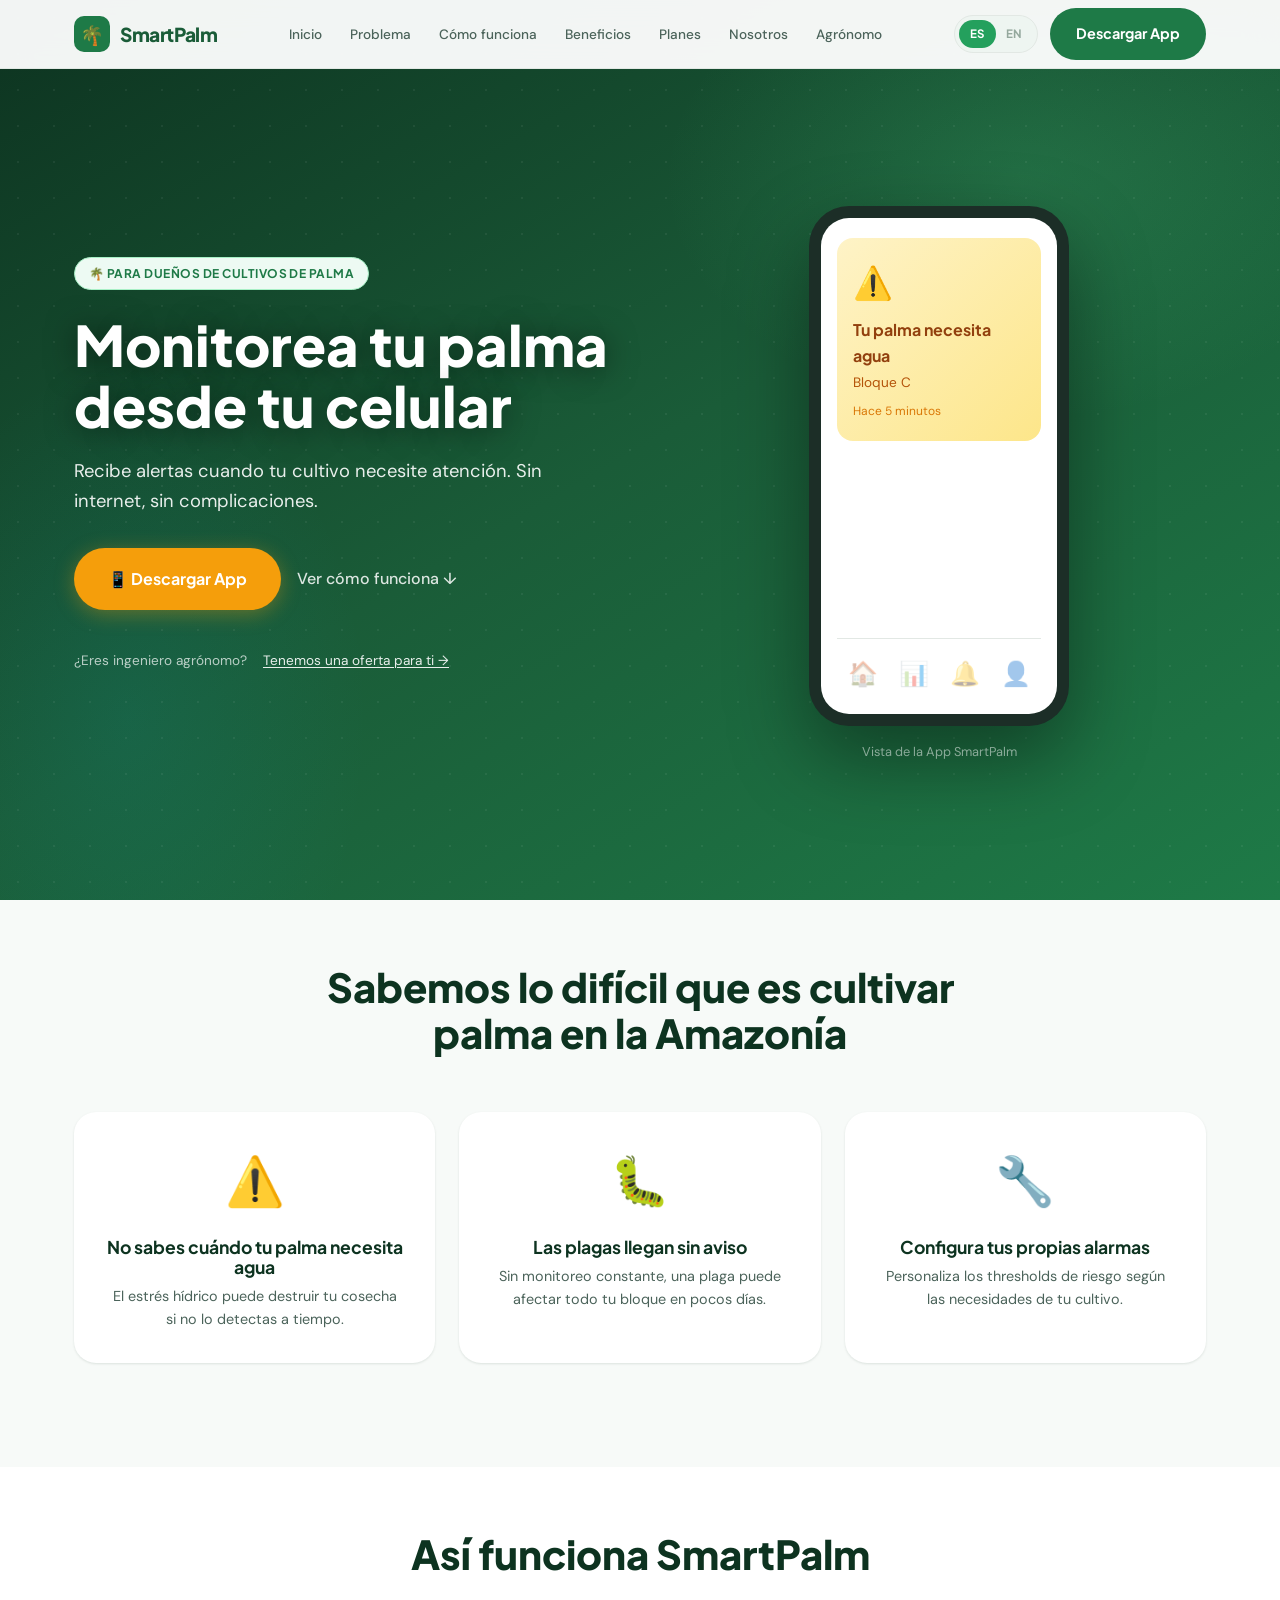
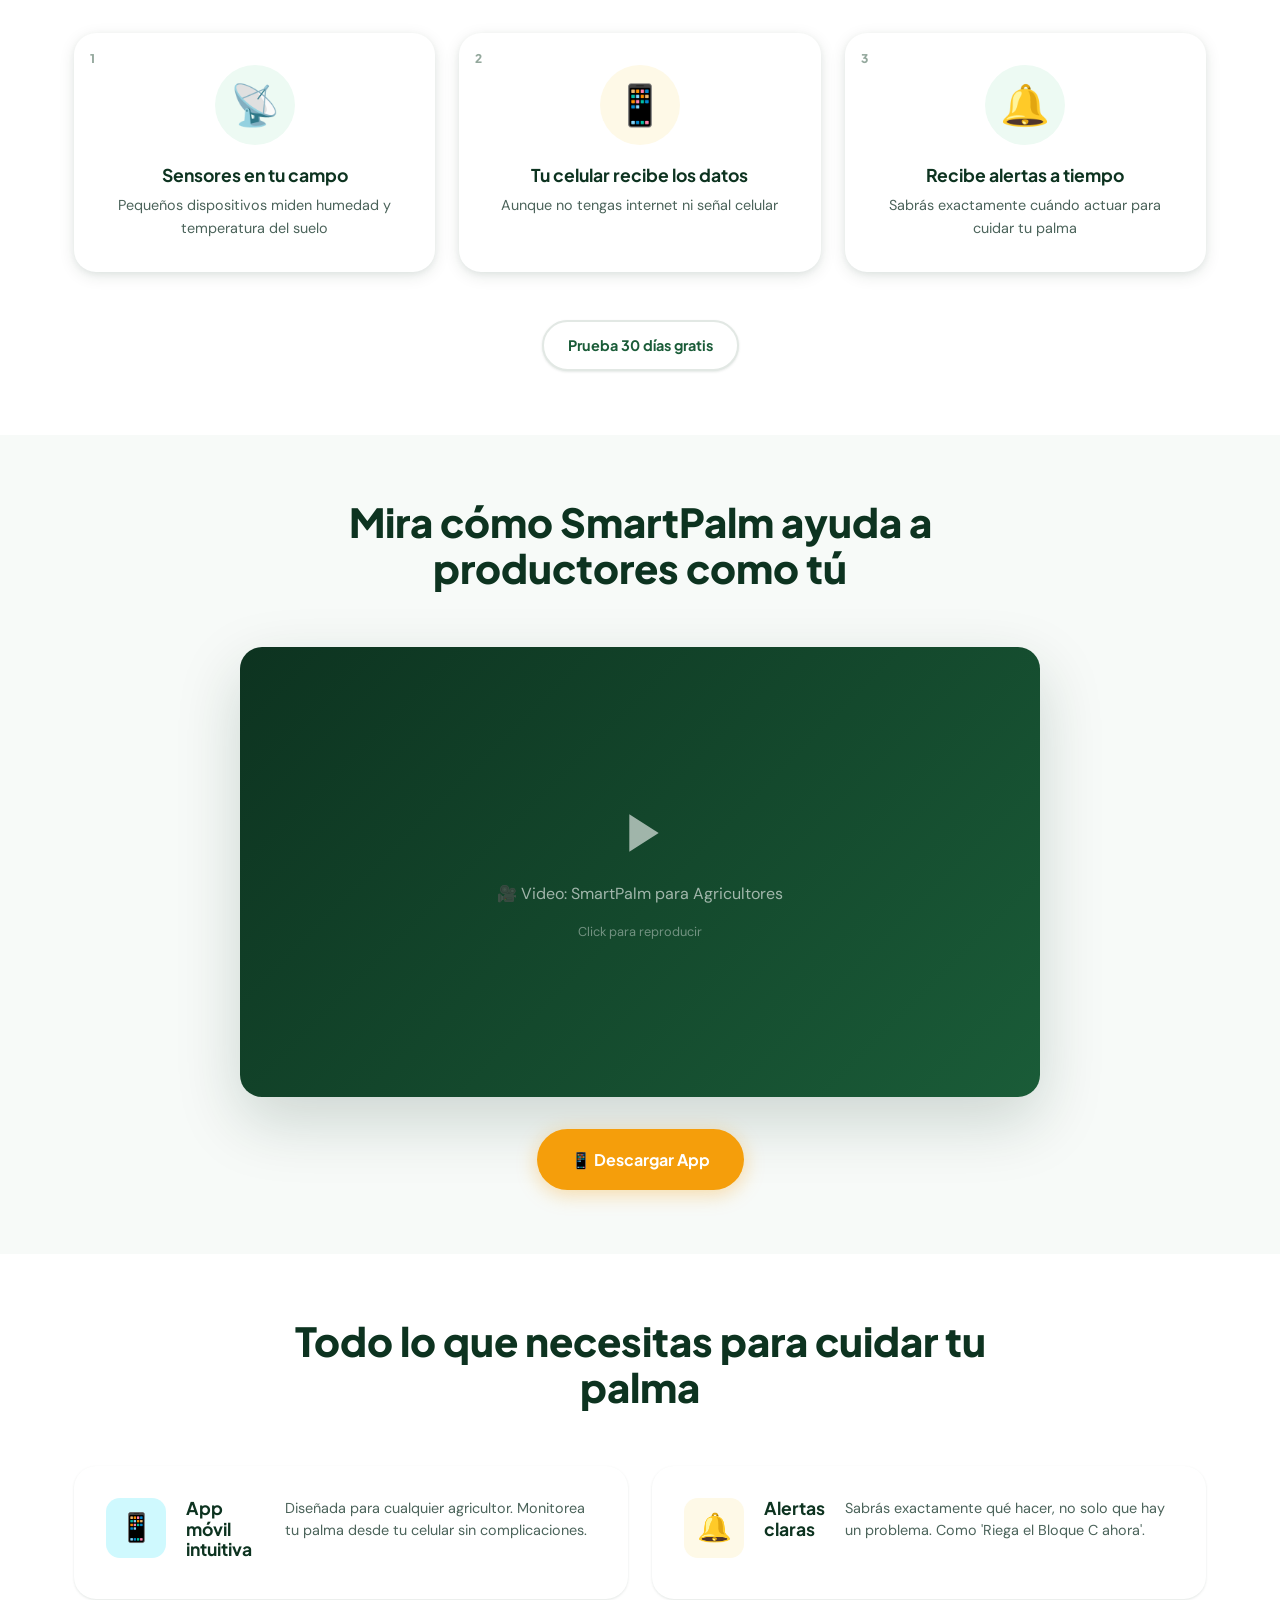
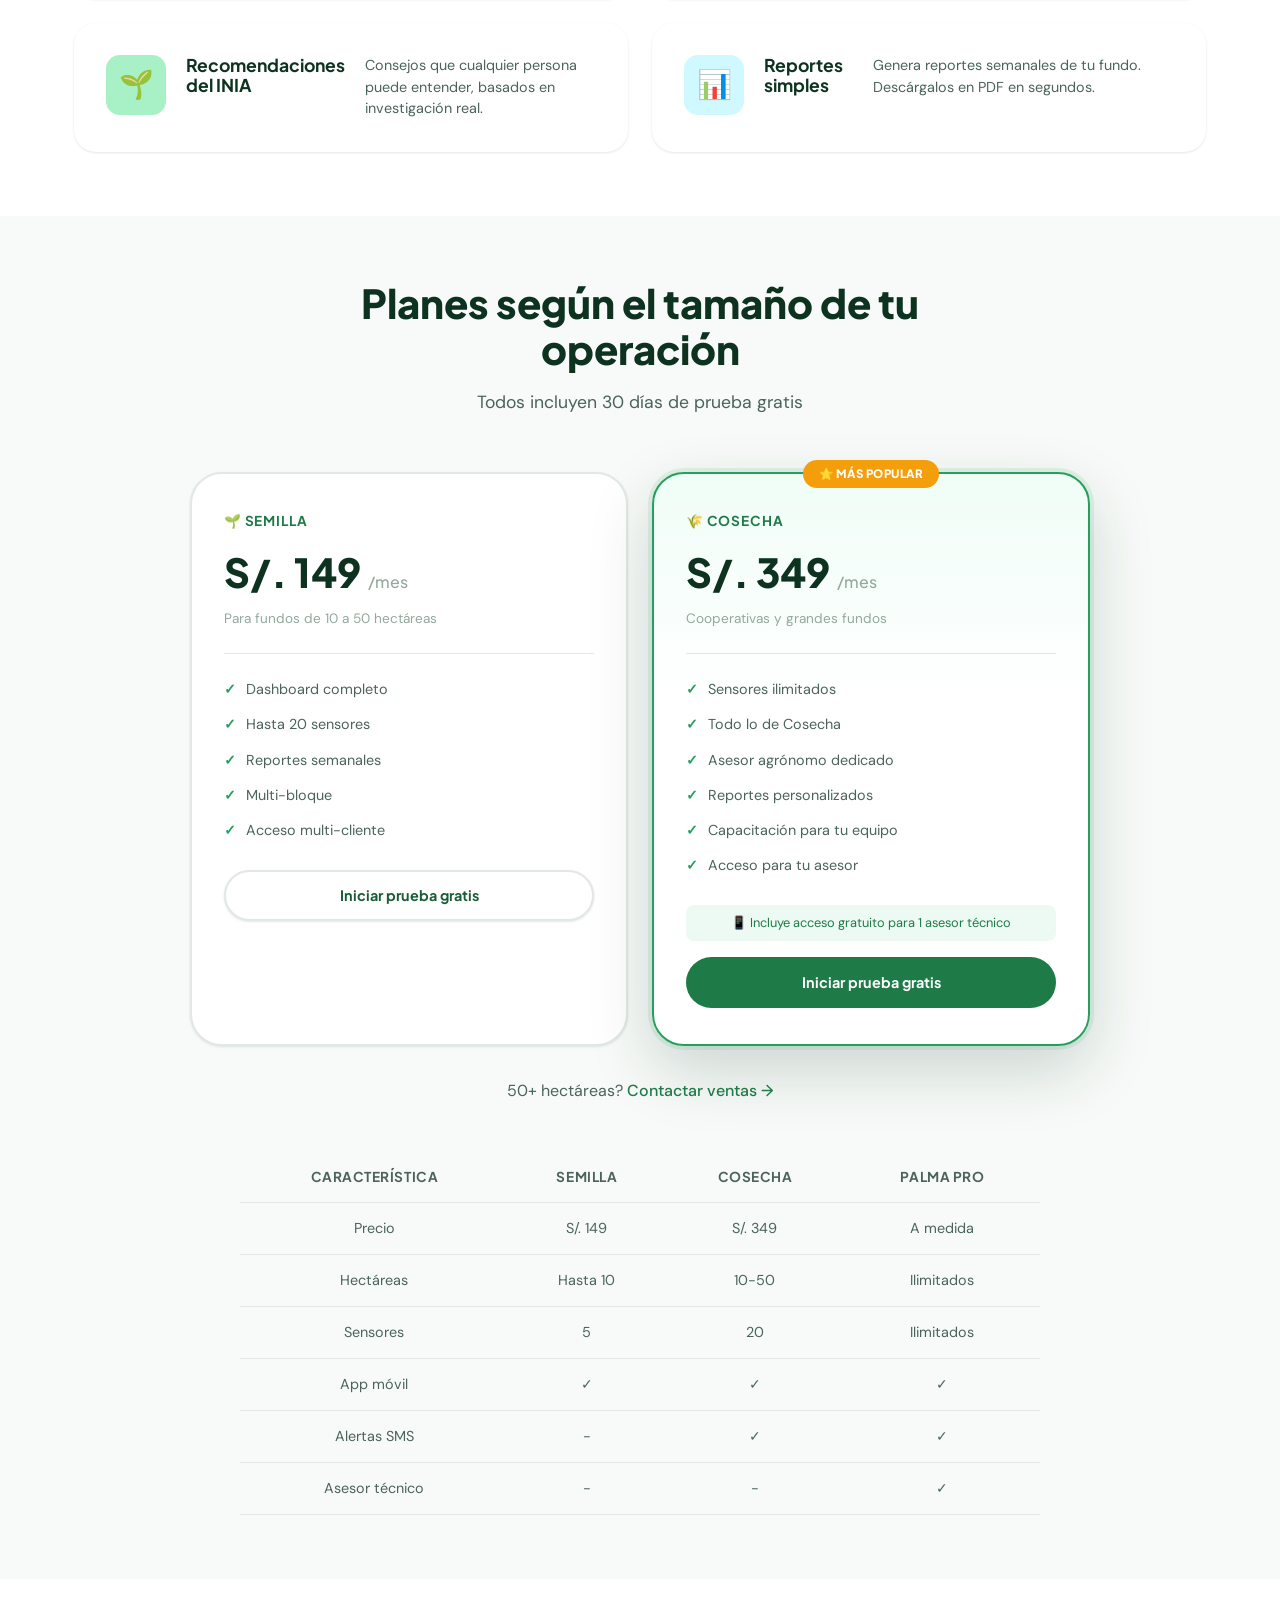
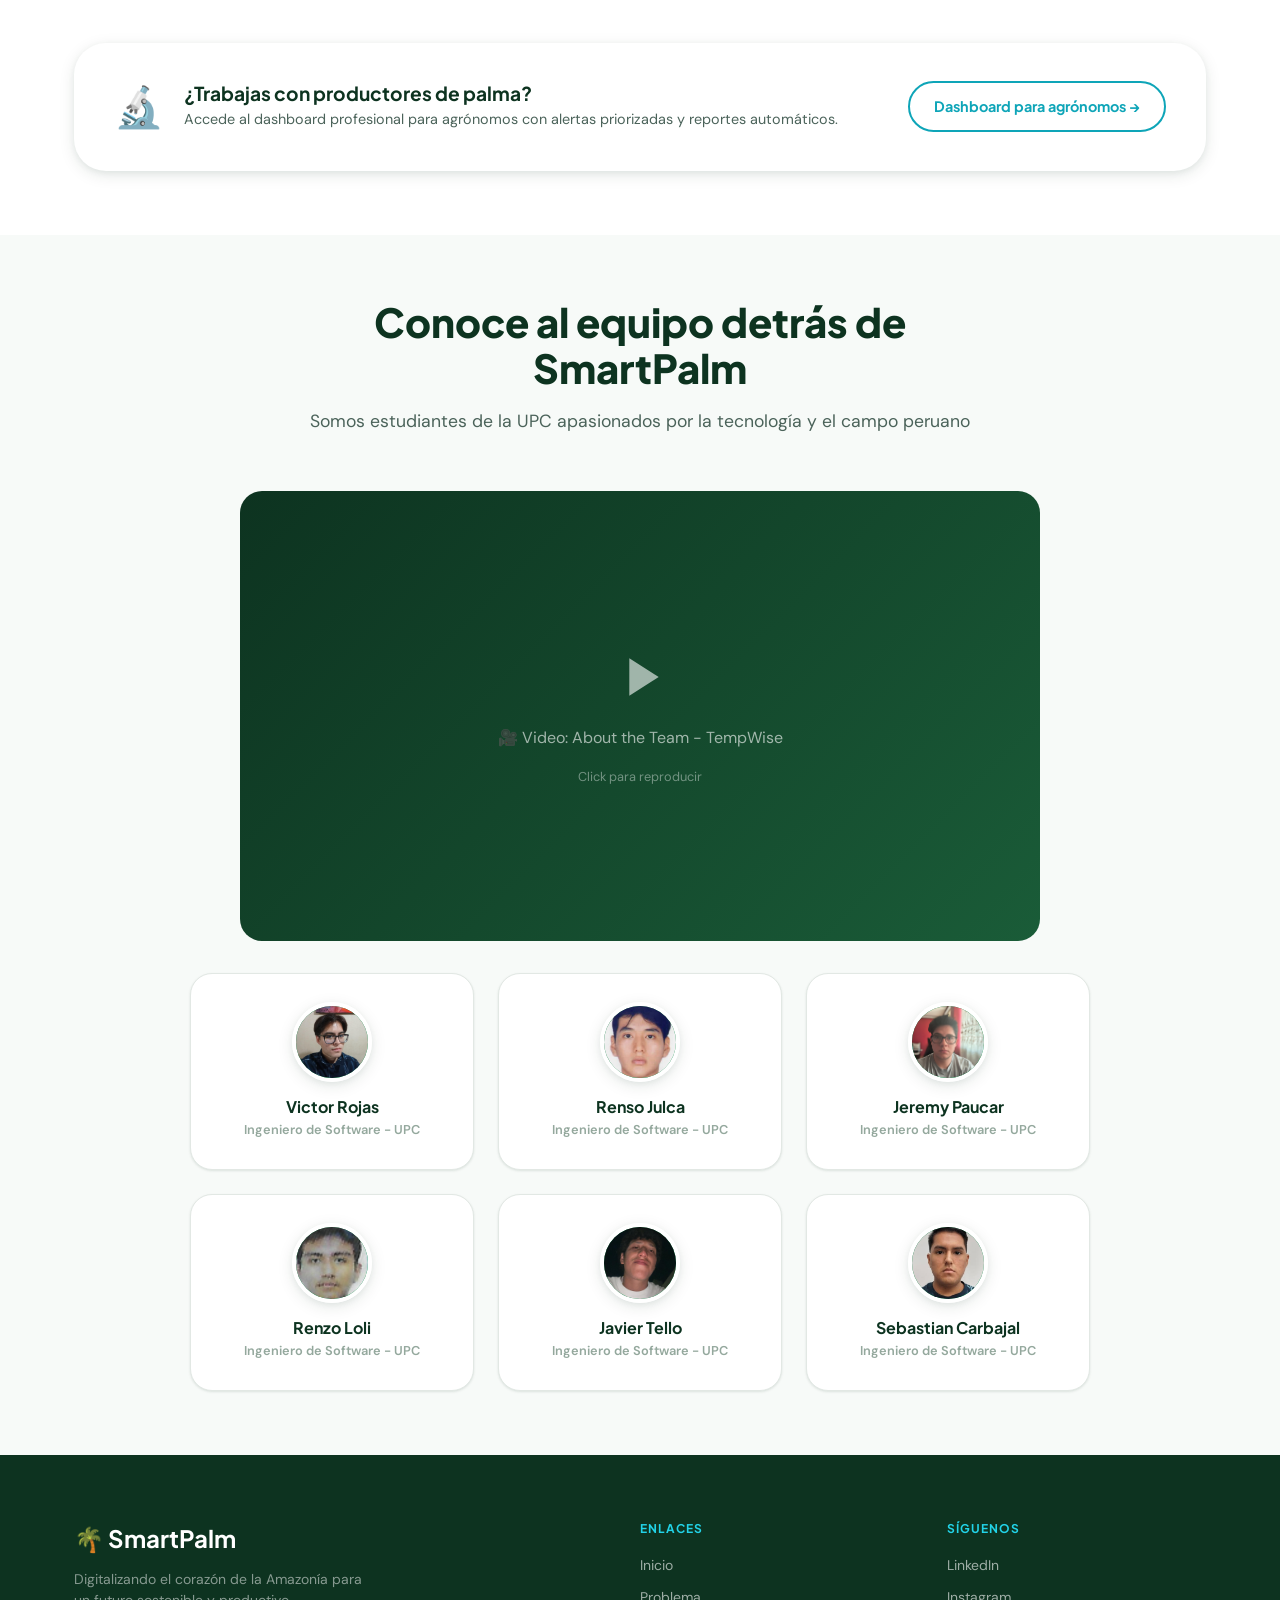
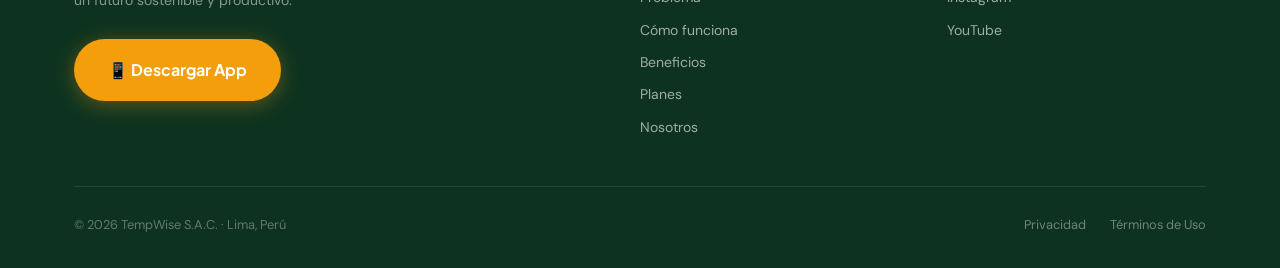
==== commit 01d22445: "feat: complete redesign of the landing page interface" ====
--- a/index.html
+++ b/index.html
@@ -1,559 +1,534 @@
 <!DOCTYPE html>
-<html lang="en" data-lang="en">
+<html lang="es" data-lang="es">
 <head>
-  <meta charset="UTF-8" />
-  <meta name="viewport" content="width=device-width, initial-scale=1.0" />
-  <title>SmartPalm by TempWise – Precision Agriculture for Amazon Palm Oil</title>
-  <meta name="description" content="SmartPalm is an IoT solution by TempWise for intelligent palm oil crop monitoring in the Peruvian Amazon. Edge computing, LoRaWAN, and AI-powered agronomic recommendations – no internet required." />
-  <meta name="keywords" content="SmartPalm, TempWise, IoT agriculture, precision farming, palm oil, Peruvian Amazon, LoRaWAN, edge computing, INIA, agtech, smart sensors, palma aceitera, agricultura de precisión" />
-  <meta name="author" content="TempWise – UPC Software Engineering" />
-  <link rel="preconnect" href="https://fonts.googleapis.com" />
-  <!-- <link href="https://fonts.googleapis.com/css2?family=Syne:wght@400;600;700;800&family=DM+Sans:ital,wght@0,300;0,400;0,500;1,300&display=swap" rel="stylesheet" /> -->
-  <link href="https://fonts.googleapis.com/css2?family=DM+Sans:ital,wght@0,300;0,400;0,500;1,300&family=Poppins:wght@600;700;800&display=swap" rel="stylesheet" />
+  <meta charset="UTF-8">
+  <meta name="viewport" content="width=device-width, initial-scale=1.0">
+  <title>SmartPalm – Cuida tu palma, protege tu ingreso</title>
+  <meta name="description" content="SmartPalm te alerta cuando tu palma necesita atención, aunque estés en medio de la Amazonía sin internet.">
+  <link rel="preconnect" href="https://fonts.googleapis.com">
+  <link href="https://fonts.googleapis.com/css2?family=Plus+Jakarta+Sans:wght@600;700;800&family=DM+Sans:wght@400;500&display=swap" rel="stylesheet">
   <link rel="stylesheet" href="style.css">
 </head>
-
 <body>
-    <!-- ============================
+
+<!-- ============================
      HEADER
 ============================ -->
-<header class="header" id="mainHeader" role="banner">
+<header class="header" id="mainHeader">
   <div class="container">
-    <nav class="nav" aria-label="Main navigation">
-      <a href="#" class="logo" aria-label="SmartPalm – TempWise Home">
-        <div class="logo-icon" aria-hidden="true">
-          <!-- Leaf icon -->
-          <svg viewBox="0 0 24 24" fill="none" stroke="white" stroke-width="2" stroke-linecap="round" stroke-linejoin="round">
-            <path d="M12 22C12 22 3 17 3 10a9 9 0 0 1 18 0c0 7-9 12-9 12z"/>
-            <path d="M12 22V10"/>
-          </svg>
-        </div>
+    <nav class="nav">
+      <a href="index.html" class="logo">
+        <div class="logo-icon">🌴</div>
         SmartPalm
       </a>
 
-      <ul class="nav-links" role="list">
-        <li><a href="#benefits" data-i18n="nav.benefits">Benefits</a></li>
-        <li><a href="#segments" data-i18n="nav.segments">Segments</a></li>
-        <li><a href="#pricing"  data-i18n="nav.pricing">Pricing</a></li>
-        <li><a href="#team"     data-i18n="nav.team">Team</a></li>
+      <span class="page-badge badge-green">🌴 Para Agricultores</span>
+
+      <ul class="nav-links">
+        <li><a href="#inicio">Inicio</a></li>
+        <li><a href="#problema">Problema</a></li>
+        <li><a href="#como-funciona">Cómo funciona</a></li>
+        <li><a href="#beneficios">Beneficios</a></li>
+        <li><a href="#planes">Planes</a></li>
+        <li><a href="#nosotros">Nosotros</a></li>
+        <li><a href="agronomo.html">Agrónomo</a></li>
       </ul>
 
       <div class="nav-actions">
-        <button class="lang-toggle" onclick="toggleLang()" aria-label="Toggle language" id="langBtn">
-          <span>🌐</span> <span id="langLabel">ES</span>
-        </button>
-        <button class="btn-login" aria-label="Login to SmartPalm Dashboard" data-i18n="nav.login">Login</button>
-        <div class="nav-hamburger" onclick="openMobileNav()" aria-label="Open menu" role="button" tabindex="0">
-          <span></span><span></span><span></span>
-        </div>
+        <div class="lang-toggle" id="langToggle" onclick="toggleLang()">
+          <div class="lang-slider"></div>
+          <span class="lang-opt active" data-lang="es">ES</span>
+          <span class="lang-opt" data-lang="en">EN</span>
+        </div>
+        <a href="#" class="btn btn-primary" data-i18n="nav.cta">Descargar App</a>
+      </div>
+
+      <div class="nav-hamburger" onclick="openMobileNav()">
+        <span></span><span></span><span></span>
       </div>
     </nav>
   </div>
 </header>
 
-
-
-<main id="main-content">
-  <!-- ============================    
-     HERO SECTION
+<!-- ============================
+     MOBILE NAV
 ============================ -->
-  <section class="hero" aria-labelledby="hero-heading">
+<div class="mobile-nav" id="mobileNav">
+  <button class="mobile-nav-close" onclick="closeMobileNav()">×</button>
+  <a href="#inicio" onclick="closeMobileNav()">Inicio</a>
+  <a href="#problema" onclick="closeMobileNav()">Problema</a>
+  <a href="#como-funciona" onclick="closeMobileNav()">Cómo funciona</a>
+  <a href="#beneficios" onclick="closeMobileNav()">Beneficios</a>
+  <a href="#planes" onclick="closeMobileNav()">Planes</a>
+  <a href="#nosotros" onclick="closeMobileNav()">Nosotros</a>
+  <a href="agronomo.html">Agrónomo</a>
+  <a href="#" class="btn btn-primary">Descargar App</a>
+</div>
+
+<main>
+  <!-- ============================
+       HERO SECTION
+  ============================ -->
+  <section class="hero" id="inicio">
     <div class="container">
       <div class="hero-inner">
-
-        <!-- Hero Copy -->
-        <div class="hero-copy">
-          <div class="hero-eyebrow">
-            <span class="badge" aria-label="Product category">🌿 AgTech · IoT · Amazonía</span>
-          </div>
-          <h1 class="hero-title" id="hero-heading" data-i18n="hero.title">
-            Revolutionize <em>palm oil</em> farming in the Amazon
-          </h1>
+        <div class="hero-content">
+          <span class="badge" data-i18n="agro.hero.badge">🌴 Para dueños de cultivos de palma</span>
+          <h1 class="hero-title" data-i18n="agro.hero.title">Monitorea tu palma desde tu celular</h1>
+          <p class="hero-subtitle" data-i18n="agro.hero.subtitle">Recibe alertas cuando tu cultivo necesite atención. Sin internet, sin complicaciones.</p>
 
           <div class="hero-ctas">
-            <!-- CTA Segment 1: Palm Grower -->
-            <a href="#" class="btn btn-amber" aria-label="Download SmartPalm mobile app" data-i18n="hero.cta.grower">
-              <svg width="18" height="18" viewBox="0 0 24 24" fill="none" stroke="currentColor" stroke-width="2.5" aria-hidden="true"><rect x="5" y="2" width="14" height="20" rx="2"/><path d="M12 18h.01"/></svg>
-              <span data-i18n="hero.cta.grower">Download App</span>
-            </a>
-            <!-- CTA Segment 2: Agronomist -->
-            <a href="#" class="btn btn-outline" aria-label="Access SmartPalm web platform dashboard" data-i18n="hero.cta.agronomist">
-              <svg width="18" height="18" viewBox="0 0 24 24" fill="none" stroke="currentColor" stroke-width="2.5" aria-hidden="true"><rect x="3" y="3" width="18" height="18" rx="2"/><path d="M3 9h18M9 21V9"/></svg>
-              <span data-i18n="hero.cta.agronomist">Web Dashboard</span>
-            </a>
-          </div>
-        </div>
-
-        <!--
-                <p class="hero-subtitle" data-i18n="hero.subtitle">
-                  SmartPalm delivers real-time agronomic intelligence directly to your farm — no internet required. Edge computing + LoRaWAN + AI calibrated with INIA parameters.
-                </p> -->
-
-
-        <!--         <div class="hero-stats" role="region" aria-label="Key statistics">
-                  <div class="stat-item">
-                    <span class="stat-number">98%</span>
-                    <span class="stat-label" data-i18n="hero.stat1">Uptime offline</span>
-                  </div>
-                  <div class="stat-item">
-                    <span class="stat-number">30</span>
-                    <span class="stat-label" data-i18n="hero.stat2">Day free trial</span>
-                  </div>
-                  <div class="stat-item">
-                    <span class="stat-number">&lt;2s</span>
-                    <span class="stat-label" data-i18n="hero.stat3">Alert latency</span>
-                  </div>
-                </div> -->
-
-        <!-- Hero Visual: Dashboard Mockup -->
-        <div class="hero-visual" aria-hidden="true">
-          <div class="dashboard-mockup">
-            <div class="mockup-header">
-              <div class="mockup-dot"></div>
-              <div class="mockup-dot"></div>
-              <div class="mockup-dot"></div>
-              <span class="mockup-title">SmartPalm Dashboard</span>
-            </div>
-            <div class="mockup-stats-row">
-              <div class="mockup-stat">
-                <div class="mockup-stat-label">Humidity</div>
-                <div class="mockup-stat-value ok">78%</div>
-              </div>
-              <div class="mockup-stat">
-                <div class="mockup-stat-label">Temp</div>
-                <div class="mockup-stat-value warn">34°C</div>
-              </div>
-              <div class="mockup-stat">
-                <div class="mockup-stat-label">pH Soil</div>
-                <div class="mockup-stat-value ok">6.4</div>
+            <a href="#" class="btn btn-amber btn-lg" data-i18n="agro.hero.cta.primary">📱 Descargar App</a>
+            <a href="#como-funciona" class="link-light" data-i18n="agro.hero.cta.secondary">Ver cómo funciona ↓</a>
+          </div>
+          <p class="hero-agronomist-link">
+            <span class="agronomist-question" data-i18n="agro.hero.agronomist.question">¿Eres ingeniero agrónomo?</span>
+            <a href="agronomo.html" class="agronomist-dashboard-link" data-i18n="agro.hero.agronomist.link">Tenemos una oferta para ti →</a>
+          </p>
+        </div>
+
+        <div class="hero-visual">
+          <div class="phone-mockup">
+            <div class="phone-frame">
+              <div class="phone-screen">
+                <div class="phone-alert">
+                  <div class="alert-icon">⚠️</div>
+                  <div class="alert-title" data-i18n="phone.alert.title">Tu palma necesita agua</div>
+                  <div class="alert-location" data-i18n="phone.alert.location">Bloque C</div>
+                  <div class="alert-time" data-i18n="phone.alert.time">Hace 5 minutos</div>
+                </div>
+                <div class="phone-nav">
+                  <span>🏠</span>
+                  <span>📊</span>
+                  <span>🔔</span>
+                  <span>👤</span>
+                </div>
               </div>
             </div>
-            <div class="mockup-cha  rt">
-              <div class="chart-bar" style="height:40%"></div>
-              <div class="chart-bar" style="height:65%"></div>
-              <div class="chart-bar" style="height:50%"></div>
-              <div class="chart-bar" style="height:80%"></div>
-              <div class="chart-bar" style="height:70%"></div>
-              <div class="chart-bar" style="height:55%"></div>
-              <div class="chart-bar" style="height:90%"></div>
-              <div class="chart-bar" style="height:72%"></div>
-              <div class="chart-bar" style="height:60%"></div>
-              <div class="chart-bar" style="height:85%"></div>
-            </div>
-            <div class="mockup-alerts">
-              <div class="mockup-alert">
-                <div class="alert-dot crit"></div>
-                <span class="alert-text">Water stress – Block C critical</span>
-                <span class="alert-time">2m ago</span>
-              </div>
-              <div class="mockup-alert">
-                <div class="alert-dot warn"></div>
-                <span class="alert-text">Leaf miner detected – Block A</span>
-                <span class="alert-time">18m ago</span>
-              </div>
-              <div class="mockup-alert">
-                <div class="alert-dot info"></div>
-                <span class="alert-text">Sync complete – 14 nodes OK</span>
-                <span class="alert-time">1h ago</span>
-              </div>
-            </div>
-          </div>
-          <div class="float-badge">✓ No Internet Needed</div>
-        </div>
-
-      </div>
-    </div>
-  </section>
-
-
+            <div class="phone-label" data-i18n="phone.label">Vista de la App SmartPalm</div>
+          </div>
+        </div>
+      </div>
+    </div>
+  </section>
+
+  <!-- ============================
+       PROBLEM SECTION
+  ============================ -->
+  <section class="section section-alt" id="problema">
+    <div class="container">
+      <div class="section-header" data-animate>
+        <h2 data-i18n="agro.problem.title">Sabemos lo difícil que es cultivar palma en la Amazonía</h2>
+      </div>
+
+      <div class="problem-grid" role="list">
+        <article class="problem-card" role="listitem" data-animate>
+          <div class="problem-icon problem-icon-orange">⚠️</div>
+          <h3 data-i18n="agro.problem.card1.title">No sabes cuándo tu palma necesita agua</h3>
+          <p data-i18n="agro.problem.card1.desc">El estrés hídrico puede destruir tu cosecha si no lo detectas a tiempo.</p>
+        </article>
+
+        <article class="problem-card" role="listitem" data-animate>
+          <div class="problem-icon problem-icon-red">🐛</div>
+          <h3 data-i18n="agro.problem.card2.title">Las plagas llegan sin aviso</h3>
+          <p data-i18n="agro.problem.card2.desc">Sin monitoreo constante, una plaga puede afectar todo tu bloque en pocos días.</p>
+        </article>
+
+        <article class="problem-card" role="listitem" data-animate>
+          <div class="problem-icon problem-icon-amber">🔧</div>
+          <h3 data-i18n="agro.problem.card3.title">Configura tus propias alarmas</h3>
+          <p data-i18n="agro.problem.card3.desc">Personaliza los thresholds de riesgo según las necesidades de tu cultivo.</p>
+        </article>
+      </div>
+    </div>
+  </section>
+
+  <!-- ============================
+       HOW IT WORKS SECTION
+  ============================ -->
+  <section class="section" id="como-funciona">
+    <div class="container">
+      <div class="section-header" data-animate>
+        <h2 data-i18n="agro.how.title">Así funciona SmartPalm</h2>
+      </div>
+
+      <div class="steps-grid" role="list">
+        <article class="step-card" role="listitem" data-animate>
+          <div class="step-number">1</div>
+          <div class="step-icon step-icon-green">📡</div>
+          <h3 data-i18n="agro.how.step1.title">Sensores en tu campo</h3>
+          <p data-i18n="agro.how.step1.desc">Pequeños dispositivos miden humedad y temperatura del suelo</p>
+        </article>
+
+        <article class="step-card" role="listitem" data-animate>
+          <div class="step-number">2</div>
+          <div class="step-icon step-icon-amber">📱</div>
+          <h3 data-i18n="agro.how.step2.title">Tu celular recibe los datos</h3>
+          <p data-i18n="agro.how.step2.desc">Aunque no tengas internet ni señal celular</p>
+        </article>
+
+        <article class="step-card" role="listitem" data-animate>
+          <div class="step-number">3</div>
+          <div class="step-icon step-icon-green">🔔</div>
+          <h3 data-i18n="agro.how.step3.title">Recibe alertas a tiempo</h3>
+          <p data-i18n="agro.how.step3.desc">Sabrás exactamente cuándo actuar para cuidar tu palma</p>
+        </article>
+      </div>
+
+      <div class="steps-cta" data-animate>
+        <a href="#planes" class="btn btn-secondary" data-i18n="agro.how.cta">Prueba 30 días gratis</a>
+      </div>
+    </div>
+  </section>
+
+  <!-- ============================
+       VIDEO SECTION
+  ============================ -->
+  <section class="section section-alt" id="video">
+    <div class="container">
+      <div class="section-header" data-animate>
+        <h2 data-i18n="agro.video.title">Mira cómo SmartPalm ayuda a productores como tú</h2>
+      </div>
+
+      <div class="video-section" data-animate>
+        <div class="video-placeholder video-placeholder-lg" role="img" aria-label="Video demostrativo para agricultores">
+          <svg viewBox="0 0 24 24" fill="white"><path d="M8 5v14l11-7L8 5z"/></svg>
+          <p>🎥 <span data-i18n="agro.video.placeholder">Video: SmartPalm para Agricultores</span></p>
+          <small data-i18n="video.hint">Click para reproducir</small>
+        </div>
+      </div>
+
+      <div class="video-cta" data-animate>
+        <a href="#" class="btn btn-amber btn-lg" data-i18n="agro.video.cta">📱 Descargar App</a>
+      </div>
+    </div>
+  </section>
+
+  <!-- ============================
+       BENEFITS SECTION
+  ============================ -->
+  <section class="section" id="beneficios">
+    <div class="container">
+      <div class="section-header" data-animate>
+        <h2 data-i18n="agro.benefits.title">Todo lo que necesitas para cuidar tu palma</h2>
+        <!-- <p class="section-subtitle" data-i18n="agro.benefits.subtitle">Simple, sin internet, en tu idioma</p> -->
+      </div>
+
+      <div class="benefits-grid" role="list">
+        <article class="benefit-card" role="listitem" data-animate>
+          <div class="benefit-icon benefit-icon-teal">📱</div>
+          <h3 data-i18n="agro.benefits.card1.title">App móvil intuitiva</h3>
+          <p data-i18n="agro.benefits.card1.desc">Diseñada para cualquier agricultor. Monitorea tu palma desde tu celular sin complicaciones.</p>
+        </article>
+
+        <article class="benefit-card" role="listitem" data-animate>
+          <div class="benefit-icon benefit-icon-amber">🔔</div>
+          <h3 data-i18n="agro.benefits.card2.title">Alertas claras</h3>
+          <p data-i18n="agro.benefits.card2.desc">Sabrás exactamente qué hacer, no solo que hay un problema. Como "Riega el Bloque C ahora".</p>
+        </article>
+
+        <article class="benefit-card" role="listitem" data-animate>
+          <div class="benefit-icon benefit-icon-green">🌱</div>
+          <h3 data-i18n="agro.benefits.card3.title">Recomendaciones del INIA</h3>
+          <p data-i18n="agro.benefits.card3.desc">Consejos que cualquier persona puede entender, basados en investigación real.</p>
+        </article>
+
+        <article class="benefit-card" role="listitem" data-animate>
+          <div class="benefit-icon benefit-icon-teal">📊</div>
+          <h3 data-i18n="agro.benefits.card4.title">Reportes simples</h3>
+          <p data-i18n="agro.benefits.card4.desc">Genera reportes semanales de tu fundo. Descárgalos en PDF en segundos.</p>
+        </article>
+      </div>
+    </div>
+  </section>
+
+  <!-- ============================
+       PRICING SECTION
+  ============================ -->
+  <section class="section section-alt" id="planes">
+    <div class="container">
+      <div class="section-header" data-animate>
+        <h2 data-i18n="agro.pricing.title">Planes según el tamaño de tu fundo</h2>
+        <p class="section-subtitle" data-i18n="agro.pricing.subtitle">Todos incluyen 30 días de prueba gratis</p>
+      </div>
+
+      <div class="pricing-grid">
+        <article class="pricing-card" data-animate>
+          <div class="plan-name">🌱 Semilla</div>
+          <div class="plan-price">S/. 149 <span data-i18n="pricing.permonth">/mes</span></div>
+          <div class="plan-tag" data-i18n="agro.pricing.plan1.tag">Hasta 10 hectáreas</div>
+          <div class="plan-divider"></div>
+          <ul class="plan-features" role="list">
+            <li><span class="check">✓</span> <span data-i18n="agro.pricing.plan1.f1">App en tu celular</span></li>
+            <li><span class="check">✓</span> <span data-i18n="agro.pricing.plan1.f2">Hasta 5 sensores</span></li>
+            <li><span class="check">✓</span> <span data-i18n="agro.pricing.plan1.f3">Alertas de agua y plagas</span></li>
+            <li><span class="check">✓</span> <span data-i18n="agro.pricing.plan1.f4">Reportes básicos</span></li>
+            <li><span class="check">✓</span> <span data-i18n="agro.pricing.plan1.f5">Recomendaciones INIA</span></li>
+          </ul>
+          <a href="#" class="btn btn-secondary btn-block" data-i18n="pricing.cta.trial">Iniciar prueba gratis</a>
+        </article>
+
+        <article class="pricing-card pricing-card-featured" data-animate>
+          <div class="popular-badge" data-i18n="agro.pricing.plan2.badge">⭐ Más popular</div>
+          <div class="plan-name">🌾 Cosecha</div>
+          <div class="plan-price">S/. 349 <span data-i18n="pricing.permonth">/mes</span></div>
+          <div class="plan-tag" data-i18n="agro.pricing.plan2.tag">10 a 50 hectáreas</div>
+          <div class="plan-divider"></div>
+          <ul class="plan-features" role="list">
+            <li><span class="check">✓</span> <span data-i18n="agro.pricing.plan2.f1">Todo lo de Semilla</span></li>
+            <li><span class="check">✓</span> <span data-i18n="agro.pricing.plan2.f2">Hasta 20 sensores</span></li>
+            <li><span class="check">✓</span> <span data-i18n="agro.pricing.plan2.f3">Alertas por SMS</span></li>
+            <li><span class="check">✓</span> <span data-i18n="agro.pricing.plan2.f4">Reportes semanales</span></li>
+            <li><span class="check">✓</span> <span data-i18n="agro.pricing.plan2.f5">Gestión por bloques</span></li>
+            <li><span class="check">✓</span> <span data-i18n="agro.pricing.plan2.f6">Acceso para tu asesor</span></li>
+          </ul>
+          <div class="plan-note" data-i18n="agro.pricing.plan2.note">📱 Incluye acceso gratuito para 1 asesor técnico</div>
+          <a href="#" class="btn btn-primary btn-block" data-i18n="pricing.cta.trial">Iniciar prueba gratis</a>
+        </article>
+      </div>
+
+      <p class="pricing-contact" data-animate>
+        <span data-i18n="agro.pricing.contact">50+ hectáreas?</span> <a href="#" onclick="openSalesModal(); return false;" data-i18n="agro.pricing.contact.link">Contactar ventas →</a>
+      </p>
+
+      <div class="pricing-table-wrapper" data-animate>
+        <table class="pricing-table">
+          <thead>
+          <tr>
+            <th data-i18n="pricing.table.feature">Característica</th>
+            <th data-i18n="pricing.table.plan1">Semilla</th>
+            <th data-i18n="pricing.table.plan2">Cosecha</th>
+            <th data-i18n="pricing.table.plan3">Palma Pro</th>
+          </tr>
+          </thead>
+          <tbody>
+          <tr>
+            <td data-i18n="pricing.table.price">Precio</td>
+            <td>S/. 149</td>
+            <td>S/. 349</td>
+            <td data-i18n="pricing.table.custom">A medida</td>
+          </tr>
+          <tr>
+            <td data-i18n="pricing.table.hectares">Hectáreas</td>
+            <td data-i18n="pricing.table.upto10">Hasta 10</td>
+            <td>10-50</td>
+            <td data-i18n="pricing.table.unlimited">50+</td>
+          </tr>
+          <tr>
+            <td data-i18n="pricing.table.sensors">Sensores</td>
+            <td>5</td>
+            <td>20</td>
+            <td data-i18n="pricing.table.unlimited">Ilimitados</td>
+          </tr>
+          <tr>
+            <td data-i18n="pricing.table.app">App móvil</td>
+            <td>✓</td>
+            <td>✓</td>
+            <td>✓</td>
+          </tr>
+          <tr>
+            <td data-i18n="pricing.table.sms">Alertas SMS</td>
+            <td>-</td>
+            <td>✓</td>
+            <td>✓</td>
+          </tr>
+          <tr>
+            <td data-i18n="pricing.table.advisor">Asesor técnico</td>
+            <td>-</td>
+            <td>-</td>
+            <td>✓</td>
+          </tr>
+          </tbody>
+        </table>
+      </div>
+    </div>
+  </section>
+
+  <!-- ============================
+       CTA BANNER - PARA AGRÓNOMOS
+  ============================ -->
+  <section class="section agronomist-banner">
+    <div class="container">
+      <div class="agronomist-banner-inner">
+        <div class="agronomist-banner-content">
+          <span class="agronomist-banner-icon">🔬</span>
+          <div>
+            <h3>¿Trabajas con productores de palma?</h3>
+            <p>Accede al dashboard profesional para agrónomos con alertas priorizadas y reportes automáticos.</p>
+          </div>
+        </div>
+        <a href="agronomo.html" class="btn btn-outline-teal">Dashboard para agrónomos →</a>
+      </div>
+    </div>
+  </section>
+
+  <!-- ============================
+       ABOUT THE TEAM SECTION
+  ============================ -->
+  <section class="section section-alt" id="nosotros">
+    <div class="container">
+      <div class="section-header" data-animate>
+        <h2 data-i18n="team.title">Conoce al equipo detrás de SmartPalm</h2>
+        <p class="section-subtitle" data-i18n="team.subtitle">Somos estudiantes de la UPC apasionados por resolver problemas reales del campo peruano</p>
+      </div>
+
+      <div class="video-section" data-animate>
+        <div class="video-placeholder" role="img" aria-label="Video de presentación del equipo">
+          <svg viewBox="0 0 24 24" fill="white"><path d="M8 5v14l11-7L8 5z"/></svg>
+          <p>🎥 <span data-i18n="video.team.placeholder">Video: About the Team - TempWise</span></p>
+          <small data-i18n="video.team.hint">Click para reproducir</small>
+        </div>
+      </div>
+
+      <div class="team-grid" data-animate>
+        <div class="team-card">
+          <div class="team-photo">
+            <img src="img/victor.jpg" alt="Victor Rojas">
+          </div>
+          <h4 class="team-name">Victor Rojas</h4>
+          <p class="team-role">Ingeniero de Software - UPC</p>
+        </div>
+        <div class="team-card">
+          <div class="team-photo">
+            <img src="img/renso.png" alt="Renso Julca">
+          </div>
+          <h4 class="team-name">Renso Julca</h4>
+          <p class="team-role">Ingeniero de Software - UPC</p>
+        </div>
+        <div class="team-card">
+          <div class="team-photo">
+            <img src="img/jeremy.jpeg" alt="Jeremy Paucar">
+          </div>
+          <h4 class="team-name">Jeremy Paucar</h4>
+          <p class="team-role">Ingeniero de Software - UPC</p>
+        </div>
+        <div class="team-card">
+          <div class="team-photo">
+            <img src="img/renzo.jpeg" alt="Renzo Loli">
+          </div>
+          <h4 class="team-name">Renzo Loli</h4>
+          <p class="team-role">Ingeniero de Software - UPC</p>
+        </div>
+        <div class="team-card">
+          <div class="team-photo">
+            <img src="img/javier.jpg" alt="Javier Tello">
+          </div>
+          <h4 class="team-name">Javier Tello</h4>
+          <p class="team-role">Ingeniero de Software - UPC</p>
+        </div>
+        <div class="team-card">
+          <div class="team-photo">
+            <img src="img/sebastian.jpeg" alt="Sebastian Carbajal">
+          </div>
+          <h4 class="team-name">Sebastian Carbajal</h4>
+          <p class="team-role">Ingeniero de Software - UPC</p>
+        </div>
+      </div>
+    </div>
+  </section>
+</main>
 
 <!-- ============================
-     ABOUT THE PRODUCT (VIDEO)
+     FOOTER
 ============================ -->
-<section class="section" id="about" aria-labelledby="about-heading">
+<footer class="footer">
   <div class="container">
-    <div class="about-grid">
-
-      <!-- Video -->
-      <div data-animate>
-        <p class="section-label" data-i18n="about.label">About the Product</p>
-        <h2 id="about-heading" data-i18n="about.title">Precision agriculture, even without signal</h2>
-        <p style="margin:16px 0 24px" data-i18n="about.desc">See how SmartPalm nodes collect soil, climate, and phytosanitary data in real time — syncing via LoRaWAN mesh and processing everything at the edge, so farmers always have actionable insights.</p>
-        <div class="alert-levels" aria-label="Alert levels">
-          <div class="level-badge info"><div class="dot"></div><span data-i18n="alert.info">Informational</span></div>
-          <div class="level-badge warn"><div class="dot"></div><span data-i18n="alert.warn">Warning</span></div>
-          <div class="level-badge crit"><div class="dot"></div><span data-i18n="alert.crit">Critical</span></div>
-        </div>
-      </div>
-
-      <!-- Video embed -->
-      <div data-animate>
-        <div class="video-container" aria-label="SmartPalm product demo video">
-          <!--
-            =============================================
-            PRODUCT VIDEO PLACEHOLDER
-            Replace the div below with an <iframe> from
-            YouTube or Microsoft Stream, for example:
-            <iframe src="https://www.youtube.com/embed/YOUR_VIDEO_ID"
-                    title="SmartPalm Product Demo"
-                    allow="accelerometer; autoplay; clipboard-write; encrypted-media; gyroscope; picture-in-picture"
-                    allowfullscreen></iframe>
-            =============================================
-          -->
-          <div class="video-placeholder" role="img" aria-label="Product demo video placeholder">
-            <svg viewBox="0 0 24 24" fill="white" xmlns="http://www.w3.org/2000/svg"><path d="M8 5v14l11-7L8 5z"/></svg>
-            <p>📹 <span data-i18n="video.product.placeholder">SmartPalm Product Demo Video</span><br/><small>Insert YouTube/Stream iframe here</small></p>
-          </div>
-        </div>
-      </div>
-
+    <div class="footer-grid">
+      <div class="footer-brand">
+        <div class="footer-logo">🌴 SmartPalm</div>
+        <p>Digitalizando el corazón de la Amazonía para un futuro sostenible y productivo.</p>
+        <div class="footer-cta">
+          <a href="#" class="btn btn-amber btn-lg" data-i18n="footer.cta.button.farmer">📱 Descargar App</a>
+        </div>
+      </div>
+
+      <div class="footer-nav">
+        <h5 data-i18n="footer.nav.title">Enlaces</h5>
+        <nav>
+          <a href="#inicio" data-i18n="nav.inicio">Inicio</a>
+          <a href="#problema" data-i18n="nav.problema">Problema</a>
+          <a href="#como-funciona" data-i18n="nav.como-funciona">Cómo funciona</a>
+          <a href="#beneficios" data-i18n="nav.beneficios">Beneficios</a>
+          <a href="#planes" data-i18n="nav.planes">Planes</a>
+          <a href="#nosotros" data-i18n="nav.equipo">Nosotros</a>
+        </nav>
+      </div>
+
+      <div class="footer-social">
+        <h5 data-i18n="footer.follow">Síguenos</h5>
+        <nav>
+          <a href="#" target="_blank">LinkedIn</a>
+          <a href="#" target="_blank">Instagram</a>
+          <a href="#" target="_blank">YouTube</a>
+        </nav>
+      </div>
+    </div>
+
+    <div class="footer-bottom">
+      <p>© 2026 TempWise S.A.C. · Lima, Perú</p>
+      <div class="footer-legal-links">
+        <a href="#" data-i18n="footer.privacy">Privacidad</a>
+        <a href="#" data-i18n="footer.terms">Términos</a>
+      </div>
     </div>
   </div>
-</section>
-  
+</footer>
+
 <!-- ============================
-     BENEFITS / FEATURES
+     MODAL - CONTACTAR VENTAS
 ============================ -->
-<section class="section section-alt" id="benefits" aria-labelledby="benefits-heading">
-  <div class="container">
-    <div style="text-align:center; max-width:640px; margin:0 auto;" data-animate>
-      <p class="section-label" data-i18n="benefits.label">Key Benefits</p>
-      <h2 id="benefits-heading" data-i18n="benefits.title">Everything your farm needs, built for the Amazon</h2>
-      <p data-i18n="benefits.desc">Four pillars that make SmartPalm the most reliable agronomic intelligence platform for tropical palm oil cultivation.</p>
-    </div>
-
-    <div class="features-grid" role="list">
-
-      <article class="feature-card" role="listitem" data-animate>
-        <div class="feature-icon green" aria-hidden="true">
-          <svg viewBox="0 0 24 24" fill="none" stroke="var(--green-700)" stroke-width="2" stroke-linecap="round">
-            <path d="M12 2a10 10 0 0 1 10 10 10 10 0 0 1-10 10A10 10 0 0 1 2 12 10 10 0 0 1 12 2"/>
-            <path d="M4.93 4.93 12 12l4-4"/>
-          </svg>
-        </div>
-        <h3 data-i18n="feat1.title">100% Offline Operation</h3>
-        <p data-i18n="feat1.desc">Edge computing + LoRaWAN mesh means your nodes collect and process data locally. No mobile signal, no Wi-Fi, no problem — intelligence lives at the farm, not in the cloud.</p>
-      </article>
-
-      <article class="feature-card" role="listitem" data-animate>
-        <div class="feature-icon red" aria-hidden="true">
-          <svg viewBox="0 0 24 24" fill="none" stroke="var(--red-500)" stroke-width="2" stroke-linecap="round">
-            <path d="M18 8h1a4 4 0 0 1 0 8h-1"/><path d="M2 8h16v9a4 4 0 0 1-4 4H6a4 4 0 0 1-4-4V8z"/><line x1="6" y1="1" x2="6" y2="4"/><line x1="10" y1="1" x2="10" y2="4"/><line x1="14" y1="1" x2="14" y2="4"/>
-          </svg>
-        </div>
-        <h3 data-i18n="feat2.title">Critical Real-Time Alerts</h3>
-        <p data-i18n="feat2.desc">Three-tier alert system (Informational → Warning → Critical) for water stress, phytosanitary events, and extreme weather. Get notified under 2 seconds via mobile notification.</p>
-      </article>
-
-      <article class="feature-card" role="listitem" data-animate>
-        <div class="feature-icon teal" aria-hidden="true">
-          <svg viewBox="0 0 24 24" fill="none" stroke="var(--teal-500)" stroke-width="2" stroke-linecap="round">
-            <circle cx="12" cy="12" r="10"/><path d="M12 8v4l3 3"/>
-          </svg>
-        </div>
-        <h3 data-i18n="feat3.title">AI + INIA Parameters</h3>
-        <p data-i18n="feat3.desc">Our agronomic engine is calibrated with INIA's research data for Amazonian palm oil varieties — delivering recommendations aligned with Peru's best agricultural science.</p>
-      </article>
-
-      <article class="feature-card" role="listitem" data-animate>
-        <div class="feature-icon amber" aria-hidden="true">
-          <svg viewBox="0 0 24 24" fill="none" stroke="var(--amber-500)" stroke-width="2" stroke-linecap="round">
-            <path d="M14 2H6a2 2 0 0 0-2 2v16a2 2 0 0 0 2 2h12a2 2 0 0 0 2-2V8z"/><polyline points="14 2 14 8 20 8"/><line x1="16" y1="13" x2="8" y2="13"/><line x1="16" y1="17" x2="8" y2="17"/><polyline points="10 9 9 9 8 9"/>
-          </svg>
-        </div>
-        <h3 data-i18n="feat4.title">Exportable Technical Reports</h3>
-        <p data-i18n="feat4.desc">Generate PDF and CSV agronomic reports per block, per period, or per node — ready to share with cooperatives, certifying bodies, or financial institutions.</p>
-      </article>
-
+<div class="modal-overlay" id="salesModal">
+  <div class="modal">
+    <button class="modal-close" onclick="closeSalesModal()" aria-label="Cerrar">×</button>
+    <div class="modal-header">
+      <h3 data-i18n="modal.contact.title">Hablar con ventas</h3>
+      <p data-i18n="modal.contact.subtitle">Cuéntanos sobre tu fundo y te ayudaremos a elegir el mejor plan</p>
+    </div>
+    <form class="contact-form" id="salesForm" onsubmit="handleSalesSubmit(event)">
+      <div class="form-row">
+        <div class="form-group">
+          <label for="sales-nombre" data-i18n="modal.contact.field1">Nombre completo</label>
+          <input type="text" id="sales-nombre" name="nombre" required placeholder="Ej: Juan Pérez" data-i18n-placeholder="modal.contact.field1.placeholder">
+        </div>
+        <div class="form-group">
+          <label for="sales-whatsapp" data-i18n="modal.contact.field2">WhatsApp</label>
+          <input type="tel" id="sales-whatsapp" name="whatsapp" required placeholder="+51 999 123 456" pattern="\+51\s?\d{3}\s?\d{3}\s?\d{3}">
+        </div>
+      </div>
+      <div class="form-row">
+        <div class="form-group">
+          <label for="sales-ubicacion" data-i18n="modal.contact.field3">Ubicación del fundo</label>
+          <input type="text" id="sales-ubicacion" name="ubicacion" required placeholder="Ej: Ucayali, Aguaytía" data-i18n-placeholder="modal.contact.field3.placeholder">
+        </div>
+        <div class="form-group">
+          <label for="sales-hectareas" data-i18n="modal.contact.field4">Número de hectáreas</label>
+          <input type="number" id="sales-hectareas" name="hectareas" required min="1" placeholder="Ej: 25">
+        </div>
+      </div>
+      <div class="form-group">
+        <label for="sales-primeravez" data-i18n="modal.contact.field5">¿Ya tienes sensores o es primera vez?</label>
+        <select id="sales-primeravez" name="primeravez">
+          <option value="primera_vez" data-i18n="modal.contact.field5.opt1">Primera vez con tecnología de monitoreo</option>
+          <option value="ya_tengo" data-i18n="modal.contact.field5.opt2">Ya tengo sensores pero quiero mejorar</option>
+          <option value="ns" data-i18n="modal.contact.field5.opt3">No estoy seguro</option>
+        </select>
+      </div>
+      <div class="form-group">
+        <label for="sales-mensaje" data-i18n="modal.contact.field6">Cuéntanos más sobre tu fundo (opcional)</label>
+        <textarea id="sales-mensaje" name="mensaje" rows="3" placeholder="Ej: Tengo 3 bloques de palma aceitera en Ucayali..." data-i18n-placeholder="modal.contact.field6.placeholder"></textarea>
+      </div>
+      <button type="submit" class="btn btn-amber btn-block btn-lg" data-i18n="modal.contact.submit">📱 Enviar por WhatsApp</button>
+      <p class="form-note" data-i18n="modal.contact.note">Te responderemos en menos de 24 horas</p>
+    </form>
+    <div class="modal-success" id="salesSuccess" style="display:none;">
+      <div class="success-icon">✅</div>
+      <h4 data-i18n="modal.contact.success.title">¡Mensaje enviado!</h4>
+      <p data-i18n="modal.contact.success.msg">Te contactaremos por WhatsApp en menos de 24 horas.</p>
+      <button class="btn btn-secondary" onclick="closeSalesModal()" data-i18n="modal.contact.success.close">Cerrar</button>
     </div>
   </div>
-</section>
-
-<!-- ============================
-     SEGMENTS
-============================ -->
-<section class="section" id="segments" aria-labelledby="segments-heading">
-  <div class="container">
-    <div style="text-align:center; max-width:620px; margin:0 auto;" data-animate>
-      <p class="section-label" data-i18n="seg.label">Who is SmartPalm for?</p>
-      <h2 id="segments-heading" data-i18n="seg.title">Built for two critical players in the value chain</h2>
-    </div>
-
-    <div class="segments-grid" role="list">
-
-      <!-- Segment 1: Palm Grower -->
-      <article class="segment-card grower" role="listitem" data-animate aria-labelledby="grower-heading">
-        <div class="segment-tag" data-i18n="seg.grower.tag">🌴 Palm Grower / Agricultor</div>
-        <h3 id="grower-heading" data-i18n="seg.grower.title">Manage your plantation from your phone, no internet needed</h3>
-        <p data-i18n="seg.grower.desc">Designed for farmers in remote Amazonian areas with limited connectivity. Get alerts, recommendations, and crop health status directly on your mobile device via SmartPalm App.</p>
-        <ul class="segment-perks" role="list">
-          <li><div class="perk-check" aria-hidden="true"><svg viewBox="0 0 12 12" fill="none"><polyline points="2,6 5,9 10,3" stroke="white" stroke-width="2.5" stroke-linecap="round"/></svg></div><span data-i18n="seg.grower.p1">Simple interface, works without WiFi or 4G</span></li>
-          <li><div class="perk-check" aria-hidden="true"><svg viewBox="0 0 12 12" fill="none"><polyline points="2,6 5,9 10,3" stroke="white" stroke-width="2.5" stroke-linecap="round"/></svg></div><span data-i18n="seg.grower.p2">Push alerts for pests, irrigation, and fertilization</span></li>
-          <li><div class="perk-check" aria-hidden="true"><svg viewBox="0 0 12 12" fill="none"><polyline points="2,6 5,9 10,3" stroke="white" stroke-width="2.5" stroke-linecap="round"/></svg></div><span data-i18n="seg.grower.p3">Available in Spanish for Amazonian communities</span></li>
-          <li><div class="perk-check" aria-hidden="true"><svg viewBox="0 0 12 12" fill="none"><polyline points="2,6 5,9 10,3" stroke="white" stroke-width="2.5" stroke-linecap="round"/></svg></div><span data-i18n="seg.grower.p4">Long-range sensors cover up to 15 km per gateway</span></li>
-        </ul>
-        <div style="display:flex;gap:12px;flex-wrap:wrap;">
-          <a href="#" class="btn btn-amber" aria-label="Download SmartPalm app from App Store">
-            <svg width="16" height="16" viewBox="0 0 24 24" fill="currentColor" aria-hidden="true"><path d="M18.71 19.5c-.83 1.24-1.71 2.45-3.05 2.47-1.34.03-1.77-.79-3.29-.79-1.53 0-2 .77-3.27.82-1.31.05-2.3-1.32-3.14-2.53C4.25 17 2.94 12.45 4.7 9.39c.87-1.52 2.43-2.48 4.12-2.51 1.28-.02 2.5.87 3.29.87.78 0 2.26-1.07 3.8-.91.65.03 2.47.26 3.64 1.98-.09.06-2.17 1.28-2.15 3.81.03 3.02 2.65 4.03 2.68 4.04-.03.07-.42 1.44-1.38 2.83M13 3.5c.73-.83 1.94-1.46 2.94-1.5.13 1.17-.34 2.35-1.04 3.19-.69.85-1.83 1.51-2.95 1.42-.15-1.15.41-2.35 1.05-3.11z"/></svg>
-            <span data-i18n="seg.grower.cta">Download App</span>
-          </a>
-          <a href="#" class="btn btn-outline" aria-label="Download SmartPalm app from Google Play">
-            <svg width="16" height="16" viewBox="0 0 24 24" fill="currentColor" aria-hidden="true"><path d="m3.18 23.76 10.35-10.35L3.18.24C2.47.57 2 1.29 2 2.14v19.72c0 .85.47 1.57 1.18 1.9zm12.09-12.09L4.56 22.38l9.39-5.43 1.32-5.28zM21.22 10l-2.74-1.59-2.24 2.24 2.24 2.24L21.22 11c.79-.46.79-1.54 0-1z"/></svg>
-            <span>Google Play</span>
-          </a>
-        </div>
-      </article>
-
-      <!-- Segment 2: Agronomist -->
-      <article class="segment-card agronomist" role="listitem" data-animate aria-labelledby="agro-heading">
-        <div class="segment-tag" data-i18n="seg.agro.tag">🔬 Agronomist / Ingeniero Agrónomo</div>
-        <h3 id="agro-heading" data-i18n="seg.agro.title">Monitor and manage multiple plantations from one dashboard</h3>
-        <p data-i18n="seg.agro.desc">A professional web platform for agronomic consultants overseeing multiple clients and farms. Advanced analytics, report generation, and multi-site sensor management.</p>
-        <ul class="segment-perks" role="list">
-          <li><div class="perk-check" aria-hidden="true"><svg viewBox="0 0 12 12" fill="none"><polyline points="2,6 5,9 10,3" stroke="white" stroke-width="2.5" stroke-linecap="round"/></svg></div><span data-i18n="seg.agro.p1">Multi-farm, multi-client portfolio management</span></li>
-          <li><div class="perk-check" aria-hidden="true"><svg viewBox="0 0 12 12" fill="none"><polyline points="2,6 5,9 10,3" stroke="white" stroke-width="2.5" stroke-linecap="round"/></svg></div><span data-i18n="seg.agro.p2">Advanced charts: NDVI trends, soil moisture maps</span></li>
-          <li><div class="perk-check" aria-hidden="true"><svg viewBox="0 0 12 12" fill="none"><polyline points="2,6 5,9 10,3" stroke="white" stroke-width="2.5" stroke-linecap="round"/></svg></div><span data-i18n="seg.agro.p3">Exportable PDF/CSV technical reports</span></li>
-          <li><div class="perk-check" aria-hidden="true"><svg viewBox="0 0 12 12" fill="none"><polyline points="2,6 5,9 10,3" stroke="white" stroke-width="2.5" stroke-linecap="round"/></svg></div><span data-i18n="seg.agro.p4">Agronomic AI recommendations with INIA calibration</span></li>
-        </ul>
-        <a href="#" class="btn btn-teal" aria-label="Access SmartPalm web dashboard for agronomists">
-          <svg width="16" height="16" viewBox="0 0 24 24" fill="none" stroke="currentColor" stroke-width="2.5" aria-hidden="true"><rect x="3" y="3" width="18" height="18" rx="2"/><path d="M3 9h18M9 21V9"/></svg>
-          <span data-i18n="seg.agro.cta">Access Web Platform</span>
-        </a>
-      </article>
-
-    </div>
-  </div>
-</section>
-<!-- ============================
-     PRICING
-============================ -->
-<section class="section section-alt" id="pricing" aria-labelledby="pricing-heading">
-  <div class="container">
-    <div style="text-align:center; max-width:600px; margin:0 auto;" data-animate>
-      <p class="section-label" data-i18n="pricing.label">Pricing Plans</p>
-      <h2 id="pricing-heading" data-i18n="pricing.title">Transparent pricing for every farm size</h2>
-      <p data-i18n="pricing.desc">No free tier — but every plan includes a <strong>30-day free trial</strong> with no credit card required. Cancel anytime.</p>
-    </div>
-
-    <div class="pricing-grid" role="list" aria-label="Pricing plans">
-
-      <!-- Plan Semilla -->
-      <article class="pricing-card" role="listitem" data-animate aria-labelledby="plan-semilla">
-        <div class="plan-name" id="plan-semilla" data-i18n="plan1.name">🌱 Semilla</div>
-        <div class="plan-price">S/. 149 <span data-i18n="plan.permonth">/month</span></div>
-        <div class="plan-hectares" data-i18n="plan1.ha">Up to 10 hectares</div>
-        <div class="plan-trial">
-          <svg width="12" height="12" viewBox="0 0 24 24" fill="none" stroke="currentColor" stroke-width="2.5"><circle cx="12" cy="12" r="10"/><path d="M12 6v6l4 2"/></svg>
-          <span data-i18n="plan.trial">30-day free trial</span>
-        </div>
-        <div class="plan-divider"></div>
-        <ul class="plan-features" role="list">
-          <li aria-label="Up to 5 IoT nodes"><svg viewBox="0 0 24 24" fill="none"><polyline points="20 6 9 17 4 12" stroke-linecap="round" stroke-linejoin="round"/></svg><span data-i18n="plan1.f1">Up to 5 IoT sensor nodes</span></li>
-          <li aria-label="Mobile app access"><svg viewBox="0 0 24 24" fill="none"><polyline points="20 6 9 17 4 12" stroke-linecap="round" stroke-linejoin="round"/></svg><span data-i18n="plan1.f2">SmartPalm mobile app</span></li>
-          <li aria-label="Real-time alerts"><svg viewBox="0 0 24 24" fill="none"><polyline points="20 6 9 17 4 12" stroke-linecap="round" stroke-linejoin="round"/></svg><span data-i18n="plan1.f3">Real-time push alerts</span></li>
-          <li aria-label="Monthly basic reports"><svg viewBox="0 0 24 24" fill="none"><polyline points="20 6 9 17 4 12" stroke-linecap="round" stroke-linejoin="round"/></svg><span data-i18n="plan1.f4">Monthly basic reports</span></li>
-          <li aria-label="INIA AI recommendations"><svg viewBox="0 0 24 24" fill="none"><polyline points="20 6 9 17 4 12" stroke-linecap="round" stroke-linejoin="round"/></svg><span data-i18n="plan1.f5">INIA AI recommendations</span></li>
-        </ul>
-        <a href="#" class="btn btn-secondary" style="width:100%; justify-content:center;" data-i18n="plan.cta.trial">Start Free Trial</a>
-      </article>
-
-      <!-- Plan Cosecha (FEATURED) -->
-      <article class="pricing-card featured" role="listitem" data-animate aria-labelledby="plan-cosecha">
-        <div class="popular-badge" data-i18n="plan2.popular">Most Popular</div>
-        <div class="plan-name" id="plan-cosecha" data-i18n="plan2.name">🌾 Cosecha</div>
-        <div class="plan-price">S/. 349 <span data-i18n="plan.permonth">/month</span></div>
-        <div class="plan-hectares" data-i18n="plan2.ha">10 – 50 hectares</div>
-        <div class="plan-trial">
-          <svg width="12" height="12" viewBox="0 0 24 24" fill="none" stroke="currentColor" stroke-width="2.5"><circle cx="12" cy="12" r="10"/><path d="M12 6v6l4 2"/></svg>
-          <span data-i18n="plan.trial">30-day free trial</span>
-        </div>
-        <div class="plan-divider"></div>
-        <ul class="plan-features" role="list">
-          <li><svg viewBox="0 0 24 24" fill="none"><polyline points="20 6 9 17 4 12" stroke-linecap="round" stroke-linejoin="round"/></svg><span data-i18n="plan2.f1">Up to 20 IoT sensor nodes</span></li>
-          <li><svg viewBox="0 0 24 24" fill="none"><polyline points="20 6 9 17 4 12" stroke-linecap="round" stroke-linejoin="round"/></svg><span data-i18n="plan2.f2">Mobile app + Web dashboard</span></li>
-          <li><svg viewBox="0 0 24 24" fill="none"><polyline points="20 6 9 17 4 12" stroke-linecap="round" stroke-linejoin="round"/></svg><span data-i18n="plan2.f3">Critical & warning alerts with SMS</span></li>
-          <li><svg viewBox="0 0 24 24" fill="none"><polyline points="20 6 9 17 4 12" stroke-linecap="round" stroke-linejoin="round"/></svg><span data-i18n="plan2.f4">Weekly exportable PDF/CSV reports</span></li>
-          <li><svg viewBox="0 0 24 24" fill="none"><polyline points="20 6 9 17 4 12" stroke-linecap="round" stroke-linejoin="round"/></svg><span data-i18n="plan2.f5">Multi-block management</span></li>
-          <li><svg viewBox="0 0 24 24" fill="none"><polyline points="20 6 9 17 4 12" stroke-linecap="round" stroke-linejoin="round"/></svg><span data-i18n="plan2.f6">Agronomist portal access</span></li>
-        </ul>
-        <a href="#" class="btn btn-primary" style="width:100%; justify-content:center;" data-i18n="plan.cta.trial">Start Free Trial</a>
-      </article>
-
-      <!-- Plan Palma Pro -->
-      <article class="pricing-card" role="listitem" data-animate aria-labelledby="plan-pro">
-        <div class="plan-name" id="plan-pro" data-i18n="plan3.name">🏆 Palma Pro</div>
-        <div class="plan-price" data-i18n="plan3.price">Custom <span>/month</span></div>
-        <div class="plan-hectares" data-i18n="plan3.ha">50+ hectares · Enterprise</div>
-        <div class="plan-trial">
-          <svg width="12" height="12" viewBox="0 0 24 24" fill="none" stroke="currentColor" stroke-width="2.5"><circle cx="12" cy="12" r="10"/><path d="M12 6v6l4 2"/></svg>
-          <span data-i18n="plan.trial">30-day free trial</span>
-        </div>
-        <div class="plan-divider"></div>
-        <ul class="plan-features" role="list">
-          <li><svg viewBox="0 0 24 24" fill="none"><polyline points="20 6 9 17 4 12" stroke-linecap="round" stroke-linejoin="round"/></svg><span data-i18n="plan3.f1">Unlimited IoT nodes</span></li>
-          <li><svg viewBox="0 0 24 24" fill="none"><polyline points="20 6 9 17 4 12" stroke-linecap="round" stroke-linejoin="round"/></svg><span data-i18n="plan3.f2">All Cosecha features</span></li>
-          <li><svg viewBox="0 0 24 24" fill="none"><polyline points="20 6 9 17 4 12" stroke-linecap="round" stroke-linejoin="round"/></svg><span data-i18n="plan3.f3">Dedicated agronomic advisor</span></li>
-          <li><svg viewBox="0 0 24 24" fill="none"><polyline points="20 6 9 17 4 12" stroke-linecap="round" stroke-linejoin="round"/></svg><span data-i18n="plan3.f4">Custom API integration & webhooks</span></li>
-          <li><svg viewBox="0 0 24 24" fill="none"><polyline points="20 6 9 17 4 12" stroke-linecap="round" stroke-linejoin="round"/></svg><span data-i18n="plan3.f5">SLA 99.9% with priority support</span></li>
-          <li><svg viewBox="0 0 24 24" fill="none"><polyline points="20 6 9 17 4 12" stroke-linecap="round" stroke-linejoin="round"/></svg><span data-i18n="plan3.f6">Multi-cooperative management</span></li>
-        </ul>
-        <a href="#" class="btn btn-secondary" style="width:100%; justify-content:center;" data-i18n="plan3.cta">Contact Sales</a>
-      </article>
-
-    </div>
-  </div>
-</section>
-
-<!-- ============================
-     ABOUT THE TEAM
-============================ -->
-<section class="section" id="team" aria-labelledby="team-heading">
-  <div class="container">
-    <div style="text-align:center; max-width:640px; margin:0 auto;" data-animate>
-      <p class="section-label" data-i18n="team.label">Meet the Team</p>
-      <h2 id="team-heading" data-i18n="team.title">Built by Software Engineering students at UPC</h2>
-      <p data-i18n="team.desc">TempWise is a student startup from Universidad Peruana de Ciencias Aplicadas (UPC). We are six software engineers passionate about AgTech, IoT, and sustainable agriculture in Peru.</p>
-    </div>
-
-    <div class="team-grid" role="list" aria-label="Team members" data-animate>
-
-      <article class="team-card" role="listitem">
-        <!-- <div class="avatar avatar-1" aria-hidden="true">VR</div> -->
-        <img class="avatar avatar-1" aria-hidden="true" src="img/victor.jpg" alt="Victor Manuel Rojas Reategui">
-        <h4>Victor Manuel Rojas Reategui</h4>
-        <p class="role" data-i18n="team.role">Software Engineer · UPC</p>
-      </article>
-
-      <article class="team-card" role="listitem">
-        <!-- <div class="avatar avatar-2" aria-hidden="true">RJ</div> -->
-        <img class="avatar avatar-2" aria-hidden="true" src="img/renso.png" alt="Renso Anthony Julca Cruz">
-        <h4>Renso Anthony Julca Cruz</h4>
-        <p class="role" data-i18n="team.role">Software Engineer · UPC</p>
-      </article>
-
-      <article class="team-card" role="listitem">
-        <!-- <div class="avatar avatar-3" aria-hidden="true">JP</div> -->
-        <img class="avatar avatar-3" aria-hidden="true" src="img/jeremy.jpeg" alt="Jeremy Alión Paucar Meneses">
-        <h4>Jeremy Alión Paucar Meneses</h4>
-        <p class="role" data-i18n="team.role">Software Engineer · UPC</p>
-      </article>
-
-      <article class="team-card" role="listitem">
-        <!-- <div class="avatar avatar-4" aria-hidden="true">RL</div> -->
-        <img class="avatar avatar-4" aria-hidden="true" src="img/renzo.jpeg" alt="Renzo Javier Loli Ruiz">
-        <h4>Renzo Javier Loli Ruiz</h4>
-        <p class="role" data-i18n="team.role">Software Engineer · UPC</p>
-      </article>
-
-      <article class="team-card" role="listitem">
-        <!-- <div class="avatar avatar-5" aria-hidden="true">JT</div> -->
-        <img class="avatar avatar-5" aria-hidden="true" src="img/javier.jpg" alt="Javier Oswaldo Tello Murga">
-        <h4>Javier Oswaldo Tello Murga</h4>
-        <p class="role" data-i18n="team.role">Software Engineer · UPC</p>
-      </article>
-
-      <article class="team-card" role="listitem">
-        <!-- <div class="avatar avatar-6" aria-hidden="true">SC</div> -->
-        <img class="avatar avatar-6" aria-hidden="true" src="img/sebastian.jpeg" alt="Sebastian Carbajal Santivañez">
-        <h4>Sebastian Carbajal Santivañez</h4>
-        <p class="role" data-i18n="team.role">Software Engineer · UPC</p>
-      </article>
-
-    </div>
-
-    <!-- Team video -->
-    <div style="max-width:800px; margin:0 auto;" data-animate>
-      <h3 style="font-family:var(--font-display); text-align:center; margin-bottom:24px; color:var(--green-900);" data-i18n="team.video.title">Meet us in person 👋</h3>
-      <div class="video-container" aria-label="TempWise team introduction video">
-        <!--
-          =============================================
-          TEAM VIDEO PLACEHOLDER
-          Replace the div below with an <iframe> from
-          YouTube or Microsoft Stream, for example:
-          <iframe src="https://www.youtube.com/embed/YOUR_TEAM_VIDEO_ID"
-                  title="TempWise Team Introduction"
-                  allow="accelerometer; autoplay; clipboard-write; encrypted-media; gyroscope; picture-in-picture"
-                  allowfullscreen></iframe>
-          =============================================
-        -->
-        <div class="video-placeholder" role="img" aria-label="Team video placeholder">
-          <svg viewBox="0 0 24 24" fill="white" xmlns="http://www.w3.org/2000/svg"><path d="M8 5v14l11-7L8 5z"/></svg>
-          <p>🎓 <span data-i18n="video.team.placeholder">TempWise Team Introduction Video</span><br/><small>Insert YouTube/Stream iframe here</small></p>
-        </div>
-      </div>
-    </div>
-
-  </div>
-</section>
-
-
-</main>
-<!-- ============================
-
-   FOOTER
-
-============================ -->
-
-<footer class="footer" role="contentinfo" aria-label="Site footer">
- <div class="container">
-  <div class="footer-grid">
-   <div class="footer-brand">
-    <a href="#" class="logo" aria-label="SmartPalm Home" style="color:var(--white);">
-     <div class="logo-icon" aria-hidden="true">
-      <svg viewBox="0 0 24 24" fill="none" stroke="white" stroke-width="2" stroke-linecap="round" stroke-linejoin="round">
-       <path d="M12 22C12 22 3 17 3 10a9 9 0 0 1 18 0c0 7-9 12-9 12z"/>
-       <path d="M12 22V10"/>
-      </svg>
-     </div>
-     SmartPalm
-    </a>
-    <p data-i18n="footer.brand.desc">IoT precision agriculture for palm oil cultivation in the Peruvian Amazon. By TempWise · UPC Software Engineering.</p>
-   </div>
-   <div class="footer-col">
-    <h5 data-i18n="footer.product">Product</h5>
-    <ul class="footer-links" role="list">
-     <li><a href="#benefits" data-i18n="nav.benefits">Benefits</a></li>
-     <li><a href="#segments" data-i18n="nav.segments">Segments</a></li>
-     <li><a href="#pricing" data-i18n="nav.pricing">Pricing</a></li>
-    </ul>
-   </div>
-   <div class="footer-col">
-    <h5 data-i18n="footer.company">Company</h5>
-    <ul class="footer-links" role="list">
-     <li><a href="#team"  data-i18n="nav.team">Team</a></li>
-     <li><a href="#about" data-i18n="footer.about">About</a></li>
-     <li><a href="mailto:">Contact</a></li>
-    </ul>
-   </div>
-   <div class="footer-col">
-    <h5 data-i18n="footer.legal">Legal</h5>
-    <ul class="footer-links" role="list">
-     <!-- TERMS & CONDITIONS - Required link -->
-     <li><a href="#" class="tos" aria-label="View Terms of Service" data-i18n="footer.tos">📋 Terms of Service</a></li>
-     <li><a href="#" data-i18n="footer.privacy">Privacy Policy</a></li>
-     <li><a href="#" data-i18n="footer.cookies">Cookie Policy</a></li>
-    </ul>
-   </div>
-  </div>
-  <div class="footer-bottom">
-   <p>© 2026 TempWise S.A.C. · SmartPalm® · Lima, Perú · <span data-i18n="footer.rights">All rights reserved.</span></p>
-   <div class="social-links" role="list" aria-label="Social media links">
-    <a href="#" class="social-link" aria-label="SmartPalm on LinkedIn" role="listitem">
-     <svg viewBox="0 0 24 24" fill="none" stroke="white" stroke-width="2" stroke-linecap="round"><path d="M16 8a6 6 0 0 1 6 6v7h-4v-7a2 2 0 0 0-2-2 2 2 0 0 0-2 2v7h-4v-7a6 6 0 0 1 6-6z"/><rect x="2" y="9" width="4" height="12"/><circle cx="4" cy="4" r="2"/></svg>
-    </a>
-    <a href="#" class="social-link" aria-label="SmartPalm on Instagram" role="listitem">
-     <svg viewBox="0 0 24 24" fill="none" stroke="white" stroke-width="2" stroke-linecap="round"><rect x="2" y="2" width="20" height="20" rx="5"/><circle cx="12" cy="12" r="4"/><circle cx="17.5" cy="6.5" r="1" fill="white"/></svg>
-    </a>
-    <a href="#" class="social-link" aria-label="SmartPalm on X / Twitter" role="listitem">
-     <svg viewBox="0 0 24 24" fill="white"><path d="M18.244 2.25h3.308l-7.227 8.26 8.502 11.24H16.17l-5.214-6.817L4.99 21.75H1.68l7.73-8.835L1.254 2.25H8.08l4.713 6.231zm-1.161 17.52h1.833L7.084 4.126H5.117z"/></svg>
-    </a>
-    <a href="#" class="social-link" aria-label="SmartPalm on YouTube" role="listitem">
-     <svg viewBox="0 0 24 24" fill="none" stroke="white" stroke-width="2" stroke-linecap="round"><path d="M22.54 6.42a2.78 2.78 0 0 0-1.95-1.96C18.88 4 12 4 12 4s-6.88 0-8.59.46a2.78 2.78 0 0 0-1.95 1.96A29 29 0 0 0 1 12a29 29 0 0 0 .46 5.58A2.78 2.78 0 0 0 3.41 19.6C5.12 20 12 20 12 20s6.88 0 8.59-.46a2.78 2.78 0 0 0 1.95-1.95A29 29 0 0 0 23 12a29 29 0 0 0-.46-5.58z"/><polygon points="9.75 15.02 15.5 12 9.75 8.98 9.75 15.02" fill="white"/></svg>
-    </a>
-   </div>
-  </div>
- </div>
-</footer>
+</div>
+
 <script src="app.js"></script>
 </body>
 </html>
--- a/style.css
+++ b/style.css
@@ -1,7 +1,13 @@
-/* ============================
-    CSS CUSTOM PROPERTIES
-============================ */
+/* ====================================
+   SMARTPALM LANDING - STYLE.CSS
+   Nueva estructura: Home, Agricultor, Agrónomo
+   ==================================== */
+
+/* ============================
+   CSS CUSTOM PROPERTIES
+=========================== */
 :root {
+  /* Greens */
   --green-900: #0d3320;
   --green-800: #1a5c38;
   --green-700: #1e7a47;
@@ -10,15 +16,20 @@
   --green-200: #a8f0c6;
   --green-50:  #edfaf3;
 
+  /* Teal */
   --teal-500:  #0ea5b8;
   --teal-400:  #22d3e8;
   --teal-100:  #cff9fe;
 
+  /* Navy (Agrónomo) */
+  --navy-900: #0a2a3c;
+  --navy-700: #0d4a6e;
+
+  /* Amber */
   --amber-500: #f59e0b;
   --amber-400: #fbbf24;
-  --red-500:   #ef4444;
-  --orange-500:#f97316;
-
+
+  /* Colors */
   --white:     #ffffff;
   --surface:   #f7faf8;
   --surface-2: #eef5f1;
@@ -27,22 +38,29 @@
   --gray-600:  #4b635a;
   --gray-800:  #1c2e27;
 
+  /* Shadows */
   --shadow-sm: 0 1px 3px rgba(13,51,32,.08), 0 1px 2px rgba(13,51,32,.04);
   --shadow-md: 0 4px 16px rgba(13,51,32,.1), 0 2px 6px rgba(13,51,32,.06);
   --shadow-lg: 0 12px 40px rgba(13,51,32,.14);
   --shadow-xl: 0 24px 64px rgba(13,51,32,.18);
 
+  /* Border Radius */
   --radius-sm: 8px;
   --radius-md: 14px;
   --radius-lg: 22px;
   --radius-xl: 32px;
 
-  --transition: 0.28s cubic-bezier(0.4,0,0.2,1);
-  /* --font-display: 'Syne', sans-serif; */
+  /* Typography */
   --font-display: 'Plus Jakarta Sans', sans-serif;
   --font-body: 'DM Sans', sans-serif;
-}
-
+
+  /* Transitions */
+  --transition: 0.28s cubic-bezier(0.4,0,0.2,1);
+}
+
+/* ============================
+   RESET & BASE
+=========================== */
 *, *::before, *::after { box-sizing: border-box; margin: 0; padding: 0; }
 
 html { scroll-behavior: smooth; font-size: 16px; }
@@ -55,87 +73,86 @@
   overflow-x: hidden;
 }
 
-/* ============================
-    UTILITY CLASSES
-============================ */
+h1,h2,h3,h4 { font-family: var(--font-display); line-height: 1.15; }
+h2 { font-size: clamp(1.75rem, 4vw, 2.5rem); font-weight: 800; color: var(--green-900); }
+h3 { font-size: 1.25rem; font-weight: 700; }
+
+p { color: var(--gray-600); }
+
+a { text-decoration: none; color: inherit; }
+
+img { max-width: 100%; height: auto; }
+
+/* ============================
+   UTILITIES
+=========================== */
 .container { max-width: 1180px; margin: 0 auto; padding: 0 24px; }
-.section    { padding: 96px 0; }
+.section    { padding: 80px 0; }
 .section-alt{ background: var(--surface); }
+
+.section-header { text-align: center; max-width: 700px; margin: 0 auto 56px; }
+.section-header h2 { margin-bottom: 16px; }
+.section-subtitle { font-size: 1.1rem; color: var(--gray-600); }
 
 .badge {
   display: inline-flex; align-items: center; gap: 6px;
+  font-family: var(--font-display); font-size: .75rem; font-weight: 700;
+  letter-spacing: .04em; text-transform: uppercase;
+  padding: 6px 14px; border-radius: 100px;
   background: var(--green-50); color: var(--green-700);
   border: 1px solid var(--green-200);
-  font-family: var(--font-display); font-size: .75rem; font-weight: 700;
-  letter-spacing: .08em; text-transform: uppercase;
-  padding: 6px 14px; border-radius: 100px;
-}
-
-.section-label {
-  font-family: var(--font-display); font-size: .8rem; font-weight: 700;
-  letter-spacing: .12em; text-transform: uppercase;
-  color: var(--green-600); margin-bottom: 12px;
-}
-
-h1,h2,h3,h4 { font-family: var(--font-display); line-height: 1.15; }
-h2 { font-size: clamp(2rem, 4vw, 2.75rem); font-weight: 800; color: var(--green-900); }
-h3 { font-size: 1.25rem; font-weight: 700; }
-
-p { color: var(--gray-600); }
-
-a { text-decoration: none; color: inherit; }
-
-/* ============================
-    BUTTONS
-============================ */
+}
+
+.badge-teal { background: var(--teal-100); color: var(--teal-500); border-color: var(--teal-400); }
+
+/* Animations */
+[data-animate] { opacity: 0; transform: translateY(28px); transition: opacity .6s ease, transform .6s ease; }
+[data-animate].visible { opacity: 1; transform: translateY(0); }
+
+/* ============================
+   BUTTONS
+=========================== */
 .btn {
-  display: inline-flex; align-items: center; gap: 8px;
+  display: inline-flex; align-items: center; justify-content: center; gap: 8px;
   font-family: var(--font-display); font-weight: 700; font-size: .9rem;
-  letter-spacing: .02em; padding: 14px 28px; border-radius: 100px;
-  border: 2px solid transparent; cursor: pointer;
-  transition: transform var(--transition), box-shadow var(--transition), background var(--transition);
+  padding: 12px 24px; border-radius: 100px; border: 2px solid transparent;
+  cursor: pointer; transition: transform var(--transition), box-shadow var(--transition), background var(--transition);
+  white-space: nowrap;
 }
 .btn:hover  { transform: translateY(-2px); }
 .btn:active { transform: translateY(0); }
-
-.btn-primary {
-  background: var(--green-700); color: var(--white);
-  box-shadow: 0 4px 20px rgba(30,122,71,.35);
-}
+.btn-block { width: 100%; }
+
+.btn-primary { background: var(--green-700); color: var(--white); }
 .btn-primary:hover { background: var(--green-800); box-shadow: 0 8px 28px rgba(30,122,71,.45); }
 
-.btn-secondary {
-  background: var(--white); color: var(--green-800);
-  border-color: var(--green-200);
-  box-shadow: var(--shadow-sm);
-}
+.btn-secondary { background: var(--white); color: var(--green-800); border-color: var(--gray-200); box-shadow: var(--shadow-sm); }
 .btn-secondary:hover { border-color: var(--green-400); box-shadow: var(--shadow-md); }
 
-.btn-teal {
-  background: var(--teal-500); color: var(--white);
-  box-shadow: 0 4px 20px rgba(14,165,184,.35);
-}
-.btn-teal:hover { background: #0b8fa0; box-shadow: 0 8px 28px rgba(14,165,184,.45); }
-
-.btn-amber {
-  background: var(--amber-500); color: var(--white);
-  box-shadow: 0 4px 20px rgba(245,158,11,.35);
-}
+.btn-amber { background: var(--amber-500); color: var(--white); box-shadow: 0 4px 20px rgba(245,158,11,.35); }
 .btn-amber:hover { background: #d97706; box-shadow: 0 8px 28px rgba(245,158,11,.45); }
 
-.btn-outline {
-  background: transparent; color: var(--white);
-  border-color: rgba(255,255,255,.4);
-}
-.btn-outline:hover { background: rgba(255,255,255,.1); border-color: var(--white); }
-
-/* ============================
-    HEADER / NAV
-============================ */
+.btn-teal { background: var(--teal-500); color: var(--white); }
+.btn-teal:hover { background: #0b8fa0; }
+
+.btn-outline-teal { background: transparent; color: var(--teal-500); border: 2px solid var(--teal-500); }
+.btn-outline-teal:hover { background: var(--teal-100); }
+
+.btn-secondary-teal { background: var(--white); color: var(--teal-500); border-color: var(--teal-500); }
+.btn-secondary-teal:hover { background: var(--teal-100); }
+
+.btn-lg { padding: 16px 32px; font-size: 1rem; }
+
+.link-light { color: rgba(255,255,255,.85); font-weight: 500; }
+.link-light:hover { color: var(--white); text-decoration: underline; }
+
+/* ============================
+   HEADER / NAV
+=========================== */
 .header {
   position: fixed; top: 0; left: 0; right: 0; z-index: 1000;
-  background: rgba(255,255,255,.9);
-  backdrop-filter: blur(16px) saturate(160%);
+  background: rgba(255,255,255,.95);
+  backdrop-filter: blur(16px);
   border-bottom: 1px solid var(--gray-200);
   transition: box-shadow var(--transition);
 }
@@ -148,288 +165,89 @@
 
 .logo {
   display: flex; align-items: center; gap: 10px;
-  font-family: var(--font-display); font-weight: 800; font-size: 1.25rem;
+  font-family: var(--font-display); font-weight: 800; font-size: 1.2rem;
   color: var(--green-800); letter-spacing: -.02em;
 }
 .logo-icon {
   width: 36px; height: 36px; background: var(--green-700);
   border-radius: 10px; display: flex; align-items: center; justify-content: center;
-}
-.logo-icon svg { width: 22px; height: 22px; fill: none; stroke: white; stroke-width: 2; }
-
-.nav-links {
-  display: flex; align-items: center; gap: 6px; list-style: none;
-}
+  font-size: 1.2rem;
+}
+
+.nav-links { display: flex; align-items: center; gap: 4px; list-style: none; }
 .nav-links a {
-  font-size: .875rem; font-weight: 500; padding: 8px 14px; border-radius: 8px;
+  font-size: .85rem; font-weight: 500; padding: 8px 12px; border-radius: 8px;
   color: var(--gray-600); transition: color var(--transition), background var(--transition);
 }
 .nav-links a:hover { color: var(--green-800); background: var(--green-50); }
 
-.nav-actions { display: flex; align-items: center; gap: 10px; }
+.nav-actions { display: flex; align-items: center; gap: 12px; }
+
+.back-link { font-size: .85rem; color: var(--gray-600); }
+.back-link:hover { color: var(--green-700); }
+
+.page-badge {
+  font-size: .7rem; padding: 4px 10px; border-radius: 100px;
+  display: none; /* Mostrar en móvil si es necesario */
+}
+.badge-green { background: var(--green-50); color: var(--green-700); border: 1px solid var(--green-200); }
 
 .lang-toggle {
-  display: flex; align-items: center; gap: 4px;
-  font-family: var(--font-display); font-size: .8rem; font-weight: 700;
-  background: var(--surface-2); border: 1px solid var(--gray-200);
-  border-radius: 100px; padding: 5px 12px; cursor: pointer;
-  color: var(--gray-600); transition: all var(--transition);
-}
-.lang-toggle:hover { border-color: var(--green-400); color: var(--green-700); }
-
-.btn-login {
-  font-family: var(--font-display); font-size: .875rem; font-weight: 700;
-  background: var(--green-700); color: var(--white);
-  padding: 9px 22px; border-radius: 100px; border: none; cursor: pointer;
-  transition: all var(--transition);
-}
-.btn-login:hover { background: var(--green-800); box-shadow: 0 4px 16px rgba(30,122,71,.3); }
+  display: flex; align-items: center;
+  background: var(--surface-2);
+  border: 1px solid var(--gray-200);
+  border-radius: 100px; padding: 4px;
+  cursor: pointer;
+  position: relative;
+  width: 84px;
+  overflow: hidden;
+}
+
+.lang-slider {
+  position: absolute;
+  top: 4px; left: 4px;
+  width: calc(50% - 4px);
+  height: calc(100% - 8px);
+  background: var(--green-600);
+  border-radius: 100px;
+  transition: transform 0.25s cubic-bezier(0.4,0,0.2,1);
+  z-index: 0;
+}
+
+.lang-toggle.lang-en .lang-slider { transform: translateX(100%); }
+
+.lang-opt {
+  position: relative; z-index: 1;
+  flex: 1;
+  font-family: var(--font-display);
+  font-size: .72rem; font-weight: 700;
+  text-align: center;
+  padding: 5px 0;
+  border-radius: 100px;
+  transition: color 0.25s ease;
+  color: var(--gray-400);
+  border: none;
+  background: transparent;
+  cursor: pointer;
+  letter-spacing: .04em;
+}
+
+.lang-opt.active { color: var(--white); }
+.lang-toggle:hover { border-color: var(--green-400); }
 
 .nav-hamburger { display: none; flex-direction: column; gap: 5px; cursor: pointer; padding: 8px; }
-.nav-hamburger span { display: block; width: 22px; height: 2px; background: var(--gray-800); border-radius: 2px; transition: all var(--transition); }
-
-
-/* ============================
-      HERO
-============================ */
-.hero {
-min-height: 100vh;
-background: linear-gradient(150deg, var(--green-900) 0%, var(--green-800) 40%, var(--green-700) 75%, #1a6b50 100%);
-display: flex; align-items: center;
-position: relative; overflow: hidden; padding-top: 68px;
-}
-
-/* Organic background shapes */
-.hero::before {
-content: ''; position: absolute; inset: 0;
-background:
-        radial-gradient(ellipse 600px 400px at 80% 20%, rgba(76,205,130,.18) 0%, transparent 60%),
-        radial-gradient(ellipse 400px 600px at 10% 80%, rgba(14,165,184,.12) 0%, transparent 60%);
-pointer-events: none;
-}
-
-/* Dot grid */
-.hero::after {
-content: ''; position: absolute; inset: 0;
-background-image: radial-gradient(circle, rgba(255,255,255,.07) 1px, transparent 1px);
-background-size: 36px 36px; pointer-events: none;
-}
-
-.hero-inner {
-display: grid; grid-template-columns: 1fr 1fr; gap: 64px;
-align-items: center; position: relative; z-index: 1; padding: 80px 0;
-}
-
-.hero-eyebrow { display: flex; align-items: center; gap: 10px; margin-bottom: 24px; }
-.hero-eyebrow .badge { background: rgba(76,205,130,.15); border-color: rgba(76,205,130,.3); color: var(--green-200); }
-
-.hero-title {
-font-size: clamp(2.5rem, 5vw, 3.75rem); font-weight: 800;
-color: var(--white); line-height: 1.1; margin-bottom: 20px;
-}
-.hero-title em { font-style: normal; color: var(--green-400); }
-
-/* .hero-subtitle { font-size: 1.1rem; color: rgba(255,255,255,.75); margin-bottom: 40px; max-width: 520px; } */
-
-.hero-ctas { display: flex; flex-wrap: wrap; gap: 14px; margin-bottom: 52px; }
-
-/*     .hero-stats {
-  display: flex; gap: 40px; flex-wrap: wrap;
-  border-top: 1px solid rgba(255,255,255,.12);
-  padding-top: 32px;
-} */
-
-.stat-number {
-font-family: var(--font-display); font-size: 1.75rem; font-weight: 800;
-color: var(--green-400); display: block;
-}
-.stat-label { font-size: .8rem; color: rgba(255,255,255,.6); letter-spacing: .04em; }
-
-/* Hero visual */
-.hero-visual {
-display: flex; justify-content: center; align-items: center; position: relative;
-}
-
-.dashboard-mockup {
-background: rgba(255,255,255,.06);
-border: 1px solid rgba(255,255,255,.12);
-border-radius: var(--radius-xl);
-backdrop-filter: blur(20px);
-padding: 24px; width: 100%; max-width: 480px;
-box-shadow: 0 32px 80px rgba(0,0,0,.3), inset 0 1px 0 rgba(255,255,255,.1);
-}
-
-.mockup-header {
-display: flex; align-items: center; gap: 8px; margin-bottom: 20px;
-}
-.mockup-dot { width: 10px; height: 10px; border-radius: 50%; }
-.mockup-dot:nth-child(1) { background: var(--red-500); }
-.mockup-dot:nth-child(2) { background: var(--amber-400); }
-.mockup-dot:nth-child(3) { background: var(--green-400); }
-.mockup-title { margin-left: auto; font-family: var(--font-display); font-size: .8rem; font-weight: 700; color: rgba(255,255,255,.5); }
-
-.mockup-stats-row { display: grid; grid-template-columns: repeat(3,1fr); gap: 10px; margin-bottom: 16px; }
-.mockup-stat {
-background: rgba(255,255,255,.07); border-radius: var(--radius-sm);
-padding: 12px; border: 1px solid rgba(255,255,255,.08);
-}
-.mockup-stat-label { font-size: .7rem; color: rgba(255,255,255,.5); margin-bottom: 4px; }
-.mockup-stat-value { font-family: var(--font-display); font-size: 1.1rem; font-weight: 700; color: var(--white); }
-.mockup-stat-value.ok    { color: var(--green-400); }
-.mockup-stat-value.warn  { color: var(--amber-400); }
-.mockup-stat-value.crit  { color: var(--red-500); }
-
-.mockup-chart {
-background: rgba(255,255,255,.05); border-radius: var(--radius-sm);
-height: 90px; padding: 12px; display: flex; align-items: flex-end; gap: 6px;
-margin-bottom: 16px; border: 1px solid rgba(255,255,255,.07);
-}
-.chart-bar {
-flex: 1; border-radius: 4px 4px 0 0;
-background: linear-gradient(180deg, var(--green-400) 0%, var(--green-700) 100%);
-opacity: .8;
-}
-
-.mockup-alert {
-display: flex; align-items: center; gap: 8px;
-background: rgba(255,255,255,.05); border-radius: var(--radius-sm);
-padding: 10px 12px; margin-bottom: 8px; border: 1px solid rgba(255,255,255,.07);
-}
-.alert-dot { width: 8px; height: 8px; border-radius: 50%; flex-shrink: 0; }
-.alert-dot.info  { background: var(--teal-400); }
-.alert-dot.warn  { background: var(--amber-400); }
-.alert-dot.crit  { background: var(--red-500); animation: pulse-red 1.5s infinite; }
-@keyframes pulse-red { 0%,100%{ opacity:1; } 50%{ opacity:.4; } }
-.alert-text { font-size: .75rem; color: rgba(255,255,255,.75); }
-.alert-time { font-size: .7rem; color: rgba(255,255,255,.4); margin-left: auto; white-space: nowrap; }
-
-/* Floating badge */
-.float-badge {
-position: absolute; top: -20px; right: -20px;
-background: var(--green-400); color: var(--green-900);
-font-family: var(--font-display); font-size: .75rem; font-weight: 800;
-padding: 8px 14px; border-radius: 100px;
-box-shadow: 0 8px 24px rgba(76,205,130,.5);
-animation: float 3s ease-in-out infinite;
-}
-@keyframes float { 0%,100%{ transform:translateY(0); } 50%{ transform:translateY(-8px); } }
-
-
-
-/* ============================
-    ABOUT PRODUCT (VIDEO)
-============================ */
-.video-container {
-  position: relative; border-radius: var(--radius-lg);
-  overflow: hidden; box-shadow: var(--shadow-xl);
-  background: var(--green-900);
-}
-.video-container iframe {
-  width: 100%; aspect-ratio: 16/9;
-  border: none; display: block;
-}
-.video-placeholder {
-  width: 100%; aspect-ratio: 16/9;
-  background: linear-gradient(135deg, var(--green-900), var(--green-800));
-  display: flex; flex-direction: column; align-items: center; justify-content: center;
-  gap: 16px;
-}
-.video-placeholder svg { width: 64px; height: 64px; opacity: .4; }
-.video-placeholder p { color: rgba(255,255,255,.4); font-size: .85rem; text-align: center; }
-
-.about-grid { display: grid; grid-template-columns: 1fr 1fr; gap: 64px; align-items: center; }
-.about-features { display: flex; flex-direction: column; gap: 24px; margin-top: 32px; }
-.about-feature { display: flex; gap: 16px; align-items: flex-start; }
-.about-feature-icon {
-  width: 44px; height: 44px; border-radius: var(--radius-sm);
-  background: var(--green-50); display: flex; align-items: center; justify-content: center;
-  flex-shrink: 0;
-}
-.about-feature-icon svg { width: 22px; height: 22px; }
-
-
-/* ============================
-   ALERT LEVELS INDICATOR
-============================ */
-.alert-levels { display: flex; gap: 12px; flex-wrap: wrap; margin-top: 16px; }
-.level-badge {
-  display: flex; align-items: center; gap: 6px;
-  font-family: var(--font-display); font-size: .72rem; font-weight: 700;
-  letter-spacing: .04em; padding: 5px 12px; border-radius: 100px;
-}
-.level-badge .dot { width: 8px; height: 8px; border-radius: 50%; }
-.level-badge.info  { background: rgba(14,165,184,.1); color: var(--teal-500); }
-.level-badge.info  .dot { background: var(--teal-500); }
-.level-badge.warn  { background: rgba(245,158,11,.1); color: var(--amber-500); }
-.level-badge.warn  .dot { background: var(--amber-500); }
-.level-badge.crit  { background: rgba(239,68,68,.1);  color: var(--red-500);   }
-.level-badge.crit  .dot { background: var(--red-500); }
-
-/* ============================
-   SCROLL ANIMATIONS
-============================ */
-[data-animate] { opacity: 0; transform: translateY(28px); transition: opacity .6s ease, transform .6s ease; }
-[data-animate].visible { opacity: 1; transform: translateY(0); }
-
-/* ============================
-   RESPONSIVE
-============================ */
-@media (max-width: 900px) {
-  .hero-inner       { grid-template-columns: 1fr; gap: 48px; }
-  .hero-visual      { display: none; }
-  .about-grid       { grid-template-columns: 1fr; }
-  .segments-grid    { grid-template-columns: 1fr; }
-  .pricing-grid     { grid-template-columns: 1fr; }
-  .team-grid        { grid-template-columns: repeat(2,1fr); }
-  .footer-grid      { grid-template-columns: 1fr 1fr; }
-  .nav-links        { display: none; }
-  .nav-hamburger    { display: flex; }
-}
-@media (max-width: 600px) {
-  .section { padding: 64px 0; }
-  h2 { font-size: 1.75rem; }
-  .team-grid   { grid-template-columns: 1fr; }
-  .footer-grid { grid-template-columns: 1fr; }
-}
-
-
-.nav-hamburger { display: none; flex-direction: column; gap: 5px; cursor: pointer; padding: 8px; }
-.nav-hamburger span { display: block; width: 22px; height: 2px; background: var(--gray-800); border-radius: 2px; transition: all var(--transition); }
-
-/* ============================
-   BENEFITS / FEATURES
-============================ */
-.features-grid { display: grid; grid-template-columns: repeat(auto-fit, minmax(260px,1fr)); gap: 24px; margin-top: 56px; }
-.feature-card {
-  background: var(--white); border: 1px solid var(--gray-200);
-  border-radius: var(--radius-lg); padding: 32px;
-  box-shadow: var(--shadow-sm);
-  transition: transform var(--transition), box-shadow var(--transition), border-color var(--transition);
-}
-.feature-card:hover { transform: translateY(-4px); box-shadow: var(--shadow-lg); border-color: var(--green-200); }
-.feature-icon {
-  width: 52px; height: 52px; border-radius: var(--radius-md);
-  display: flex; align-items: center; justify-content: center;
-  margin-bottom: 20px;
-}
-.feature-icon.green  { background: var(--green-50); }
-.feature-icon.teal   { background: var(--teal-100); }
-.feature-icon.amber  { background: #fef9e7; }
-.feature-icon.red    { background: #fef2f2; }
-.feature-icon svg { width: 26px; height: 26px; }
-.feature-card h3 { color: var(--green-900); margin-bottom: 10px; }
-
-/* ============================
-   MOBILE NAV OVERLAY
-============================ */
+.nav-hamburger span { display: block; width: 22px; height: 2px; background: var(--gray-800); border-radius: 2px; }
+
+/* Mobile Nav */
 .mobile-nav {
   display: none; position: fixed; inset: 0; z-index: 2000;
   background: rgba(13,51,32,.97); flex-direction: column;
-  align-items: center; justify-content: center; gap: 28px;
+  align-items: center; justify-content: center; gap: 24px;
 }
 .mobile-nav.open { display: flex; }
+.mobile-nav-navy { background: rgba(10,42,60,.97); }
 .mobile-nav a {
-  font-family: var(--font-display); font-size: 1.5rem; font-weight: 700;
+  font-family: var(--font-display); font-size: 1.25rem; font-weight: 700;
   color: var(--white); transition: color var(--transition);
 }
 .mobile-nav a:hover { color: var(--green-400); }
@@ -439,53 +257,613 @@
 }
 
 /* ============================
-    SEGMENTS
-============================ */
-.segments-grid { display: grid; grid-template-columns: 1fr 1fr; gap: 32px; margin-top: 56px; }
+   HERO SECTIONS
+=========================== */
+.hero {
+  min-height: 100vh;
+  background: linear-gradient(150deg, var(--green-900) 0%, var(--green-800) 50%, var(--green-700) 100%);
+  display: flex; align-items: center;
+  position: relative; overflow: hidden; padding-top: 68px;
+}
+
+.hero-navy {
+  background: linear-gradient(150deg, var(--navy-900) 0%, var(--navy-700) 100%);
+}
+
+.hero::before {
+  content: ''; position: absolute; inset: 0;
+  background: radial-gradient(ellipse 600px 400px at 80% 20%, rgba(76,205,130,.18) 0%, transparent 60%),
+  radial-gradient(ellipse 400px 600px at 10% 80%, rgba(14,165,184,.12) 0%, transparent 60%);
+  pointer-events: none;
+}
+
+.hero::after {
+  content: ''; position: absolute; inset: 0;
+  background-image: radial-gradient(circle, rgba(255,255,255,.06) 1px, transparent 1px);
+  background-size: 36px 36px; pointer-events: none;
+}
+
+.hero-inner {
+  display: grid; grid-template-columns: 1fr 1fr; gap: 64px;
+  align-items: center; position: relative; z-index: 1; padding: 80px 0;
+}
+
+.hero-content { position: relative; }
+.hero-content .badge { margin-bottom: 24px; }
+
+.hero-title {
+  font-size: clamp(2.25rem, 5vw, 3.5rem); font-weight: 800;
+  color: #ffffff; line-height: 1.1; margin-bottom: 20px;
+  text-shadow: 0 2px 30px rgba(0,0,0,.5);
+}
+
+.hero-navy .hero-title {
+  color: #ffffff;
+  text-shadow: 0 2px 30px rgba(0,0,0,.5);
+}
+
+.hero-subtitle {
+  font-size: 1.15rem; color: rgba(255,255,255,.9); margin-bottom: 32px;
+  max-width: 520px;
+}
+
+.hero-navy .hero-subtitle {
+  color: rgba(255,255,255,.85);
+}
+
+.hero-ctas { display: flex; flex-wrap: wrap; align-items: center; gap: 16px; margin-bottom: 40px; }
+
+.float-badge {
+  position: relative; display: inline-block;
+  background: var(--green-400); color: var(--green-900);
+  font-family: var(--font-display); font-size: .8rem; font-weight: 800;
+  padding: 8px 16px; border-radius: 100px;
+  box-shadow: 0 4px 16px rgba(76,205,130,.4);
+}
+.float-badge-teal { background: var(--teal-400); color: var(--navy-900); }
+
+.hero-health-states {
+  display: flex;
+  gap: 20px;
+  flex-wrap: wrap;
+  margin-top: 8px;
+}
+
+.health-state {
+  display: flex;
+  align-items: center;
+  gap: 8px;
+  font-family: var(--font-display);
+  font-size: .75rem;
+  font-weight: 700;
+  letter-spacing: .06em;
+  color: rgba(255,255,255,.8);
+}
+
+.health-dot {
+  width: 10px;
+  height: 10px;
+  border-radius: 50%;
+  flex-shrink: 0;
+}
+
+.health-optimal .health-dot { background: var(--green-400); box-shadow: 0 0 8px var(--green-400); }
+.health-risk .health-dot { background: var(--amber-400); box-shadow: 0 0 8px var(--amber-400); }
+.health-critical .health-dot { background: #ef4444; box-shadow: 0 0 8px #ef4444; animation: pulse-critical 2s infinite; }
+
+@keyframes pulse-critical {
+  0%, 100% { opacity: 1; }
+  50% { opacity: 0.5; }
+}
+
+.mockup-zones {
+  display: flex;
+  flex-direction: column;
+  gap: 8px;
+  margin-bottom: 16px;
+}
+
+.mockup-zone {
+  display: flex;
+  justify-content: space-between;
+  align-items: center;
+  background: rgba(255,255,255,.06);
+  border-radius: var(--radius-sm);
+  padding: 8px 12px;
+  border: 1px solid rgba(255,255,255,.08);
+}
+
+.zone-name {
+  font-size: .7rem;
+  color: rgba(255,255,255,.7);
+}
+
+.zone-status {
+  font-family: var(--font-display);
+  font-size: .65rem;
+  font-weight: 800;
+  letter-spacing: .06em;
+  padding: 2px 8px;
+  border-radius: 100px;
+}
+
+.zone-optimal .zone-status { background: rgba(76,205,130,.2); color: var(--green-400); }
+.zone-risk .zone-status { background: rgba(251,191,36,.2); color: var(--amber-400); }
+.zone-critical .zone-status { background: rgba(239,68,68,.2); color: #ef4444; }
+
+.hero-visual { display: flex; justify-content: center; align-items: center; }
+
+/* Hero Image Placeholder */
+.hero-image-placeholder {
+  width: 100%; max-width: 500px; aspect-ratio: 4/3;
+  background: rgba(255,255,255,.08); border: 2px dashed rgba(255,255,255,.2);
+  border-radius: var(--radius-lg); display: flex; flex-direction: column;
+  align-items: center; justify-content: center; gap: 12px;
+  color: rgba(255,255,255,.5); text-align: center; padding: 24px;
+}
+
+/* Hero Image */
+.hero-image {
+  width: 100%; max-width: 500px;
+  border-radius: var(--radius-lg);
+  box-shadow: 0 24px 64px rgba(0,0,0,.3);
+  object-fit: cover;
+  transition: transform 0.3s ease;
+}
+
+.hero-image:hover {
+  transform: scale(1.08);
+}
+
+/* Phone Mockup */
+.phone-mockup { text-align: center; }
+.phone-frame {
+  width: 260px; height: 520px; background: #1c2e27; border-radius: 40px;
+  padding: 12px; margin: 0 auto; box-shadow: 0 32px 80px rgba(0,0,0,.4);
+}
+.phone-screen {
+  width: 100%; height: 100%; background: var(--white); border-radius: 28px;
+  display: flex; flex-direction: column; padding: 20px 16px;
+}
+.phone-alert {
+  background: linear-gradient(135deg, #fef3c7, #fde68a); border-radius: 16px;
+  padding: 20px 16px; text-align: left; margin-bottom: auto;
+}
+.phone-alert .alert-icon { font-size: 2rem; margin-bottom: 8px; }
+.phone-alert .alert-title { font-family: var(--font-display); font-weight: 700; font-size: 1rem; color: #92400e; }
+.phone-alert .alert-location { font-size: .85rem; color: #b45309; margin-top: 4px; }
+.phone-alert .alert-time { font-size: .75rem; color: #d97706; margin-top: 8px; }
+.phone-nav { display: flex; justify-content: space-around; padding-top: 16px; border-top: 1px solid var(--gray-200); margin-top: 16px; }
+.phone-nav span { font-size: 1.5rem; opacity: .4; }
+.phone-label { font-size: .8rem; color: rgba(255,255,255,.5); margin-top: 16px; }
+
+/* Dashboard Mockup */
+.dashboard-mockup {
+  background: rgba(255,255,255,.06); border: 1px solid rgba(255,255,255,.12);
+  border-radius: var(--radius-xl); backdrop-filter: blur(20px);
+  padding: 24px; width: 100%; max-width: 480px;
+  box-shadow: 0 32px 80px rgba(0,0,0,.3), inset 0 1px 0 rgba(255,255,255,.1);
+}
+.mockup-header { display: flex; align-items: center; gap: 8px; margin-bottom: 20px; }
+.mockup-dot { width: 10px; height: 10px; border-radius: 50%; }
+.mockup-dot:nth-child(1) { background: #ef4444; }
+.mockup-dot:nth-child(2) { background: var(--amber-400); }
+.mockup-dot:nth-child(3) { background: var(--green-400); }
+.mockup-title { margin-left: auto; font-family: var(--font-display); font-size: .8rem; font-weight: 700; color: rgba(255,255,255,.5); }
+.mockup-stats-row { display: grid; grid-template-columns: repeat(3,1fr); gap: 10px; margin-bottom: 16px; }
+.mockup-stat { background: rgba(255,255,255,.07); border-radius: var(--radius-sm); padding: 12px; border: 1px solid rgba(255,255,255,.08); }
+.mockup-stat-label { font-size: .7rem; color: rgba(255,255,255,.5); margin-bottom: 4px; }
+.mockup-stat-value { font-family: var(--font-display); font-size: 1.1rem; font-weight: 700; color: var(--white); }
+.mockup-stat-value.ok { color: var(--green-400); }
+.mockup-stat-value.warn { color: var(--amber-400); }
+.mockup-stat-value.crit { color: #ef4444; }
+
+.mockup-chart { background: rgba(255,255,255,.05); border-radius: var(--radius-sm); height: 80px; padding: 12px; display: flex; align-items: flex-end; gap: 6px; margin-bottom: 16px; border: 1px solid rgba(255,255,255,.07); }
+.chart-bar { flex: 1; border-radius: 4px 4px 0 0; background: linear-gradient(180deg, var(--green-400) 0%, var(--green-700) 100%); opacity: .8; }
+
+.mockup-alert { display: flex; align-items: center; gap: 8px; background: rgba(255,255,255,.05); border-radius: var(--radius-sm); padding: 10px 12px; margin-bottom: 8px; border: 1px solid rgba(255,255,255,.07); }
+.alert-dot { width: 8px; height: 8px; border-radius: 50%; flex-shrink: 0; }
+.alert-dot.info { background: var(--teal-400); }
+.alert-dot.warn { background: var(--amber-400); }
+.alert-dot.crit { background: #ef4444; animation: pulse-red 1.5s infinite; }
+@keyframes pulse-red { 0%,100%{ opacity:1; } 50%{ opacity:.4; } }
+.alert-text { font-size: .75rem; color: rgba(255,255,255,.75); }
+
+.phone-label { color: rgba(255,255,255,.5); }
+
+/* ============================
+   PROBLEM SECTION
+=========================== */
+.problem-grid { display: grid; grid-template-columns: repeat(3,1fr); gap: 24px; margin-bottom: 40px; }
+.problem-card {
+  background: var(--white); border-radius: var(--radius-lg); padding: 32px;
+  text-align: center; box-shadow: var(--shadow-sm);
+  transition: transform var(--transition), box-shadow var(--transition);
+}
+.problem-card:hover { transform: translateY(-4px); box-shadow: var(--shadow-lg); }
+.problem-icon { font-size: 3rem; margin-bottom: 16px; }
+.problem-card h3 { color: var(--green-900); margin-bottom: 8px; font-size: 1.1rem; }
+.problem-card p { font-size: .9rem; }
+
+.trust-stats {
+  display: flex; justify-content: center; flex-wrap: wrap; gap: 24px 40px;
+  font-size: .9rem; color: var(--gray-600);
+}
+.trust-stats strong { color: var(--green-700); }
+
+/* ============================
+   VIDEO SECTION
+=========================== */
+.video-section { max-width: 800px; margin: 0 auto 32px; }
+.video-placeholder {
+  width: 100%; aspect-ratio: 16/9;
+  background: linear-gradient(135deg, var(--green-900), var(--green-800));
+  border-radius: var(--radius-lg); display: flex; flex-direction: column;
+  align-items: center; justify-content: center; gap: 16px; cursor: pointer;
+  transition: transform var(--transition), box-shadow var(--transition);
+}
+.video-placeholder:hover { transform: scale(1.02); box-shadow: var(--shadow-xl); }
+.video-placeholder svg { width: 64px; height: 64px; opacity: .6; }
+.video-placeholder p { color: rgba(255,255,255,.6); font-size: 1rem; text-align: center; }
+.video-placeholder small { color: rgba(255,255,255,.4); font-size: .8rem; }
+.video-placeholder-lg { box-shadow: var(--shadow-xl); }
+
+.video-contact { text-align: center; color: var(--gray-600); }
+.video-contact a { color: var(--green-700); font-weight: 500; }
+.video-contact a:hover { text-decoration: underline; }
+
+.video-cta { text-align: center; margin-top: 24px; }
+
+/* ============================
+   SEGMENT SELECTOR
+=========================== */
+.segment-selector { display: grid; grid-template-columns: 1.3fr 1fr; gap: 32px; max-width: 900px; margin: 0 auto; }
+
 .segment-card {
-  border-radius: var(--radius-xl); padding: 48px 40px;
-  position: relative; overflow: hidden;
-}
-.segment-card.grower {
-  background: linear-gradient(135deg, var(--green-800) 0%, var(--green-900) 100%);
+  padding: 48px 40px; border-radius: var(--radius-xl);
+  text-align: center; position: relative; overflow: hidden;
+  transition: transform var(--transition), box-shadow var(--transition);
+}
+
+.segment-agricultor {
+  background: linear-gradient(150deg, var(--green-800) 0%, var(--green-900) 100%);
+  box-shadow: var(--shadow-xl);
+}
+.segment-agricultor:hover { transform: translateY(-4px); }
+
+.segment-agronomo {
+  background: var(--white); border: 2px solid var(--teal-500);
+}
+.segment-agronomo:hover { transform: translateY(-4px); box-shadow: var(--shadow-lg); }
+
+.segment-icon { font-size: 4rem; margin-bottom: 20px; }
+.segment-card h3 { font-size: 1.5rem; margin-bottom: 12px; }
+.segment-agricultor h3 { color: var(--white); }
+.segment-agronomo h3 { color: var(--green-900); }
+
+.segment-card p { margin-bottom: 24px; font-size: .95rem; }
+.segment-agricultor p { color: rgba(255,255,255,.8); }
+.segment-agronomo p { color: var(--gray-600); }
+
+/* ============================
+   STEPS / HOW IT WORKS
+=========================== */
+.steps-grid { display: grid; grid-template-columns: repeat(3,1fr); gap: 24px; position: relative; }
+
+.step-card {
+  background: var(--white); border-radius: var(--radius-lg); padding: 32px;
+  text-align: center; box-shadow: var(--shadow-md);
+  position: relative; z-index: 1;
+}
+
+.step-number {
+  position: absolute; top: 16px; left: 16px;
+  font-family: var(--font-display); font-size: .75rem; font-weight: 800;
+  color: var(--gray-400);
+}
+
+.step-icon { width: 80px; height: 80px; border-radius: 50%; margin: 0 auto 20px; display: flex; align-items: center; justify-content: center; font-size: 2.5rem; }
+.step-icon-green { background: var(--green-50); }
+.step-icon-amber { background: #fef9e7; }
+.step-icon-teal { background: var(--teal-100); }
+.step-icon-blue { background: #dbeafe; }
+
+.step-card h3 { color: var(--green-900); margin-bottom: 8px; font-size: 1.1rem; }
+.step-card p { font-size: .9rem; color: var(--gray-600); }
+
+.steps-cta { text-align: center; margin-top: 48px; }
+
+/* ============================
+   HERO - AGRONOMIST NOTE
+   =========================== */
+.hero-agronomist-link {
+  display: flex;
+  flex-wrap: wrap;
+  align-items: baseline;
+  gap: 16px;
+  margin-top: 16px;
+  margin-bottom: 40px;
+  font-size: 0.85rem;
+  color: rgba(255, 255, 255, 0.7);
+}
+
+.agronomist-question {
+  flex: 0 0 auto;
+}
+
+.agronomist-dashboard-link {
+  color: rgba(255, 255, 255, 0.9);
+  text-decoration: underline;
+  text-underline-offset: 2px;
+  transition: color 0.2s ease;
+}
+
+.agronomist-dashboard-link:hover {
   color: var(--white);
 }
-.segment-card.agronomist {
-  background: linear-gradient(135deg, #0b3d5c 0%, #0a2a3f 100%);
+
+/* ============================
+   AGRONOMIST BANNER
+   =========================== */
+.agronomist-banner {
+  background: linear-gradient(135deg, var(--green-50) 0%, var(--teal-50) 100%);
+  border-top: 1px solid var(--gray-100);
+  border-bottom: 1px solid var(--gray-100);
+}
+
+.agronomist-banner-inner {
+  display: flex;
+  align-items: center;
+  justify-content: space-between;
+  gap: 32px;
+  background: var(--white);
+  border-radius: var(--radius-xl);
+  padding: 32px 40px;
+  box-shadow: var(--shadow-md);
+}
+
+.agronomist-banner-content {
+  display: flex;
+  align-items: center;
+  gap: 20px;
+  flex: 1;
+}
+
+.agronomist-banner-icon {
+  font-size: 2.5rem;
+  flex-shrink: 0;
+}
+
+.agronomist-banner-content h3 {
+  font-size: 1.2rem;
+  color: var(--green-900);
+  margin-bottom: 4px;
+}
+
+.agronomist-banner-content p {
+  font-size: 0.9rem;
+  color: var(--gray-600);
+  margin: 0;
+}
+
+/* ============================
+   HOW IT WORKS - TWO COLUMN
+   (Home page selector)
+=========================== */
+.how-both-columns {
+  display: grid;
+  grid-template-columns: 1fr 1fr;
+  gap: 32px;
+  max-width: 1000px;
+  margin: 0 auto;
+}
+
+.how-column {
+  background: var(--white);
+  border-radius: var(--radius-xl);
+  padding: 40px 36px;
+  box-shadow: var(--shadow-lg);
+}
+
+.how-column-agronomist {
+  background: linear-gradient(150deg, var(--green-900) 0%, var(--green-800) 100%);
   color: var(--white);
 }
-.segment-card::before {
-  content: ''; position: absolute; top: -40px; right: -40px;
-  width: 200px; height: 200px; border-radius: 50%;
-  background: rgba(255,255,255,.04);
-}
-.segment-tag {
-  display: inline-block; font-family: var(--font-display); font-size: .7rem; font-weight: 800;
-  letter-spacing: .1em; text-transform: uppercase;
-  background: rgba(255,255,255,.1); padding: 5px 12px; border-radius: 100px;
-  margin-bottom: 20px;
-}
-.segment-card h3 { font-size: 1.5rem; margin-bottom: 12px; color: var(--white); }
-.segment-card p { color: rgba(255,255,255,.7); margin-bottom: 28px; }
-.segment-perks { list-style: none; margin-bottom: 36px; display: flex; flex-direction: column; gap: 12px; }
-.segment-perks li {
-  display: flex; align-items: flex-start; gap: 10px;
-  font-size: .9rem; color: rgba(255,255,255,.85);
-}
-.perk-check {
-  width: 20px; height: 20px; border-radius: 50%;
-  display: flex; align-items: center; justify-content: center;
-  flex-shrink: 0; margin-top: 2px;
-}
-.grower .perk-check { background: var(--green-400); }
-.agronomist .perk-check { background: var(--teal-400); }
-.perk-check svg { width: 11px; height: 11px; stroke: white; stroke-width: 3; }
-
-
-/* ============================
-   PRICING
-============================ */
-.pricing-grid { display: grid; grid-template-columns: repeat(3,1fr); gap: 24px; margin-top: 56px; }
+
+.how-column-header {
+  display: flex;
+  align-items: center;
+  gap: 16px;
+  margin-bottom: 32px;
+  padding-bottom: 20px;
+  border-bottom: 1px solid var(--gray-200);
+}
+
+.how-column-agronomist .how-column-header {
+  border-bottom-color: rgba(255,255,255,.2);
+}
+
+.how-column-icon { font-size: 2.5rem; }
+
+.how-column-header h3 {
+  font-size: 1.4rem;
+  color: var(--green-900);
+}
+
+.how-column-agronomist .how-column-header h3 {
+  color: var(--white);
+}
+
+.how-steps {
+  display: flex;
+  flex-direction: column;
+  gap: 24px;
+  margin-bottom: 32px;
+}
+
+.how-step {
+  display: flex;
+  gap: 16px;
+  align-items: flex-start;
+}
+
+.how-step-number {
+  font-family: var(--font-display);
+  font-size: 1.5rem;
+  font-weight: 800;
+  color: var(--green-700);
+  line-height: 1;
+}
+
+.how-column-agronomist .how-step-number {
+  color: var(--amber-400);
+}
+
+.how-step-icon {
+  font-size: 1.75rem;
+  line-height: 1;
+}
+
+.how-step-content h4 {
+  font-size: 1.05rem;
+  margin-bottom: 4px;
+  color: var(--green-900);
+}
+
+.how-column-agronomist .how-step-content h4 {
+  color: var(--white);
+}
+
+.how-step-content p {
+  font-size: .9rem;
+  color: var(--gray-600);
+}
+
+.how-column-agronomist .how-step-content p {
+  color: rgba(255,255,255,.75);
+}
+
+/* ============================
+   RESPONSIVE
+=========================== */
+@media (max-width: 1024px) {
+  .how-both-columns {
+    grid-template-columns: 1fr;
+    max-width: 520px;
+  }
+}
+
+@media (max-width: 768px) {
+  .how-both-columns {
+    gap: 24px;
+  }
+
+  .how-column {
+    padding: 32px 28px;
+  }
+
+  .how-column-agronomist {
+    padding: 32px 28px;
+  }
+}
+
+@media (max-width: 480px) {
+  .how-column {
+    padding: 24px 20px;
+  }
+
+  .how-column-agronomist {
+    padding: 24px 20px;
+  }
+
+  .how-column-icon {
+    font-size: 2rem;
+  }
+
+  .how-step-number {
+    font-size: 1.25rem;
+  }
+}
+
+/* ============================
+   BENEFITS SECTION
+=========================== */
+.benefits-grid { display: grid; grid-template-columns: repeat(2,1fr); gap: 24px; }
+
+.benefit-card {
+  background: var(--white); border-radius: var(--radius-lg); padding: 32px;
+  box-shadow: var(--shadow-sm); display: flex; gap: 20px; align-items: flex-start;
+  transition: transform var(--transition), box-shadow var(--transition);
+}
+.benefit-card:hover { transform: translateY(-4px); box-shadow: var(--shadow-lg); }
+
+.benefit-icon { width: 60px; height: 60px; border-radius: var(--radius-md); display: flex; align-items: center; justify-content: center; font-size: 1.75rem; flex-shrink: 0; }
+.benefit-icon-green { background: var(--green-200); }
+.benefit-icon-amber { background: #fef9e7; }
+.benefit-icon-teal { background: var(--teal-100); }
+.benefit-icon-navy { background: #dbeafe; }
+.benefit-icon-purple { background: #f3e8ff; }
+.benefit-card h3 { color: var(--green-900); margin-bottom: 8px; font-size: 1.1rem; }
+.benefit-card p { font-size: .9rem; line-height: 1.5; }
+
+/* ============================
+   TEAM SECTION
+=========================== */
+.team-grid {
+  display: grid;
+  grid-template-columns: repeat(3, 1fr);
+  gap: 32px;
+  margin-bottom: 40px;
+}
+
+.team-card {
+  text-align: center;
+  transition: transform var(--transition);
+}
+.team-card:hover {
+  transform: translateY(-4px);
+}
+
+.team-photo {
+  width: 128px;
+  height: 128px;
+  margin: 0 auto 16px;
+  border-radius: 50%;
+  overflow: hidden;
+  border: 4px solid var(--white);
+  box-shadow: var(--shadow-md);
+  transition: border-color var(--transition);
+}
+.team-card:hover .team-photo {
+  border-color: var(--green-500);
+}
+
+.team-photo img {
+  width: 100%;
+  height: 100%;
+  object-fit: cover;
+}
+
+.team-name {
+  font-family: var(--font-display);
+  font-size: 1.1rem;
+  font-weight: 700;
+  color: var(--green-900);
+  margin-bottom: 4px;
+}
+
+.team-role {
+  font-size: .875rem;
+  font-weight: 600;
+  color: var(--green-600);
+}
+
+/* ============================
+   PRICING SECTION
+=========================== */
+.pricing-grid { display: grid; grid-template-columns: repeat(2,1fr); gap: 24px; max-width: 900px; margin: 0 auto; }
+.pricing-grid-center { justify-content: center; }
+
 .pricing-card {
   background: var(--white); border: 2px solid var(--gray-200);
   border-radius: var(--radius-xl); padding: 36px 32px;
@@ -493,49 +871,54 @@
   transition: transform var(--transition), box-shadow var(--transition), border-color var(--transition);
 }
 .pricing-card:hover { transform: translateY(-4px); box-shadow: var(--shadow-lg); }
-.pricing-card.featured {
+
+.pricing-card-featured {
   border-color: var(--green-600);
-  background: linear-gradient(180deg, #f0fdf7 0%, var(--white) 60%);
+  background: linear-gradient(180deg, #f0fdf7 0%, var(--white) 40%);
   box-shadow: var(--shadow-xl), 0 0 0 4px rgba(36,160,93,.1);
 }
+
 .popular-badge {
   position: absolute; top: -14px; left: 50%; transform: translateX(-50%);
-  background: var(--green-600); color: var(--white);
+  background: var(--amber-500); color: var(--white);
   font-family: var(--font-display); font-size: .72rem; font-weight: 800;
-  letter-spacing: .08em; text-transform: uppercase;
-  padding: 5px 16px; border-radius: 100px;
-  white-space: nowrap;
-}
+  letter-spacing: .04em; text-transform: uppercase;
+  padding: 5px 16px; border-radius: 100px; white-space: nowrap;
+}
+
 .plan-name { font-family: var(--font-display); font-size: .85rem; font-weight: 700; letter-spacing: .06em; text-transform: uppercase; color: var(--green-700); margin-bottom: 8px; }
 .plan-price { font-family: var(--font-display); font-size: 2.5rem; font-weight: 800; color: var(--green-900); margin-bottom: 4px; }
 .plan-price span { font-size: 1rem; font-weight: 500; color: var(--gray-400); }
-.plan-hectares { font-size: .85rem; color: var(--gray-400); margin-bottom: 24px; }
-.plan-trial {
-  display: inline-flex; align-items: center; gap: 6px;
-  font-size: .8rem; font-weight: 500; color: var(--green-700);
-  background: var(--green-50); border: 1px solid var(--green-200);
-  padding: 5px 12px; border-radius: 100px; margin-bottom: 24px;
-}
+.plan-tag { font-size: .85rem; color: var(--gray-400); margin-bottom: 24px; }
 .plan-divider { height: 1px; background: var(--gray-200); margin-bottom: 24px; }
-.plan-features { list-style: none; display: flex; flex-direction: column; gap: 12px; margin-bottom: 32px; }
-.plan-features li { display: flex; align-items: flex-start; gap: 10px; font-size: .875rem; color: var(--gray-600); }
-.plan-features li svg { width: 16px; height: 16px; stroke: var(--green-600); stroke-width: 2.5; flex-shrink: 0; margin-top: 2px; }
-
-@media (max-width: 900px) {
-  .pricing-grid { grid-template-columns: 1fr; }
-}
-
-@media (max-width: 600px) {
-  .pricing-card { padding: 28px 24px; }
-  .plan-price { font-size: 2.2rem; }
-}
-
-
-
-/* ============================
-    TEAM
-============================ */
-.team-grid { display: grid; grid-template-columns: repeat(3,1fr); gap: 24px; margin-top: 56px; margin-bottom: 56px; }
+
+.plan-features { list-style: none; display: flex; flex-direction: column; gap: 12px; margin-bottom: 28px; }
+.plan-features li { display: flex; align-items: flex-start; gap: 10px; font-size: .9rem; color: var(--gray-600); }
+.plan-features .check { color: var(--green-600); font-weight: 700; flex-shrink: 0; }
+
+.plan-note {
+  font-size: .8rem; color: var(--green-700); background: var(--green-50);
+  padding: 8px 12px; border-radius: var(--radius-sm); margin-bottom: 16px;
+  text-align: center;
+}
+
+.pricing-contact { text-align: center; margin-top: 32px; color: var(--gray-600); }
+.pricing-contact a { color: var(--green-700); font-weight: 500; }
+.pricing-contact a:hover { text-decoration: underline; }
+
+/* Pricing Table */
+.pricing-table-wrapper { max-width: 800px; margin: 48px auto 0; overflow-x: auto; }
+.pricing-table { width: 100%; border-collapse: collapse; }
+.pricing-table th, .pricing-table td { padding: 14px 16px; text-align: center; border-bottom: 1px solid var(--gray-200); }
+.pricing-table th { background: var(--surface); font-family: var(--font-display); font-size: .85rem; font-weight: 700; color: var(--gray-600); text-transform: uppercase; letter-spacing: .04em; }
+.pricing-table td { font-size: .9rem; color: var(--gray-600); }
+.pricing-table tr:hover td { background: var(--surface); }
+
+/* ============================
+   TEAM SECTION
+=========================== */
+.team-grid { display: grid; grid-template-columns: repeat(3,1fr); gap: 24px; max-width: 900px; margin: 0 auto; }
+
 .team-card {
   background: var(--white); border: 1px solid var(--gray-200);
   border-radius: var(--radius-lg); padding: 28px 24px; text-align: center;
@@ -543,18 +926,381 @@
   transition: transform var(--transition), box-shadow var(--transition);
 }
 .team-card:hover { transform: translateY(-4px); box-shadow: var(--shadow-lg); }
-.avatar {
-  width: 72px; height: 72px; border-radius: 50%;
-  margin: 0 auto 16px;
+
+.team-photo {
+  width: 80px; height: 80px; border-radius: 50%; margin: 0 auto 16px;
+  background: linear-gradient(135deg, var(--green-700), var(--green-600));
   display: flex; align-items: center; justify-content: center;
-  font-family: var(--font-display); font-size: 1.2rem; font-weight: 800;
+  font-size: 2rem;
+}
+
+.team-card h4 { font-size: 1rem; color: var(--green-900); margin-bottom: 4px; }
+.team-card p { font-size: .8rem; color: var(--gray-400); }
+
+/* ============================
+   FOOTER
+   =========================== */
+.footer {
+  background: var(--green-900);
+  color: rgba(255,255,255,.7);
+  padding: 64px 0 32px;
+}
+.footer-navy { background: var(--navy-900); }
+
+/* CTA Box */
+.footer-cta-box {
+  background: rgba(255,255,255,.05);
+  border: 1px solid rgba(255,255,255,.1);
+  border-radius: var(--radius-xl);
+  padding: 40px;
+  display: flex;
+  flex-direction: row;
+  align-items: center;
+  justify-content: space-between;
+  gap: 32px;
+  margin-bottom: 48px;
+}
+
+.footer-cta-content { flex: 1; }
+
+.footer-cta-title {
+  font-family: var(--font-display);
+  font-size: clamp(1.5rem, 3vw, 2rem);
+  font-weight: 800;
   color: var(--white);
-}
-.avatar-1 { background: linear-gradient(135deg, #1e7a47, #24a05d); }
-.avatar-2 { background: linear-gradient(135deg, #0ea5b8, #22d3e8); }
-.avatar-3 { background: linear-gradient(135deg, #7c3aed, #a855f7); }
-.avatar-4 { background: linear-gradient(135deg, #d97706, #f59e0b); }
-.avatar-5 { background: linear-gradient(135deg, #dc2626, #ef4444); }
-.avatar-6 { background: linear-gradient(135deg, #0d9488, #14b8a6); }
-.team-card h4 { font-size: 1rem; color: var(--green-900); margin-bottom: 4px; }
-.team-card .role { font-size: .8rem; color: var(--gray-400); }+  margin-bottom: 12px;
+  line-height: 1.15;
+}
+
+.footer-cta-subtitle {
+  font-size: 1rem;
+  color: rgba(255,255,255,.6);
+  max-width: 520px;
+  line-height: 1.5;
+}
+
+.footer-cta-btn {
+  flex-shrink: 0;
+  white-space: nowrap;
+  box-shadow: 0 8px 24px rgba(14,165,184,.3);
+}
+
+/* Grid: Brand + Nav + Social */
+.footer-grid {
+  display: grid;
+  grid-template-columns: 2fr 1fr 1fr;
+  gap: 48px;
+  padding-bottom: 48px;
+  border-bottom: 1px solid rgba(255,255,255,.08);
+}
+
+/* Brand */
+.footer-brand {
+  display: flex;
+  flex-direction: column;
+}
+
+.footer-logo {
+  font-family: var(--font-display);
+  font-size: 1.5rem;
+  font-weight: 700;
+  color: var(--white);
+  margin-bottom: 12px;
+}
+
+.footer-brand p {
+  font-size: .875rem;
+  color: rgba(255,255,255,.5);
+  max-width: 300px;
+  margin-bottom: 16px;
+  line-height: 1.5;
+}
+
+.footer-cta {
+  margin-top: 12px;
+}
+
+/* Nav */
+.footer-nav h5 {
+  font-family: var(--font-display);
+  font-size: .75rem;
+  font-weight: 700;
+  letter-spacing: .08em;
+  text-transform: uppercase;
+  color: var(--teal-400);
+  margin-bottom: 16px;
+}
+
+.footer-nav nav,
+.footer-social nav {
+  display: flex;
+  flex-direction: column;
+  gap: 10px;
+}
+
+.footer-nav a,
+.footer-social a {
+  font-size: .875rem;
+  color: rgba(255,255,255,.6);
+  transition: color var(--transition);
+}
+
+.footer-nav a:hover,
+.footer-social a:hover {
+  color: var(--teal-400);
+}
+
+/* Social */
+.footer-social h5 {
+  font-family: var(--font-display);
+  font-size: .75rem;
+  font-weight: 700;
+  letter-spacing: .08em;
+  text-transform: uppercase;
+  color: var(--teal-400);
+  margin-bottom: 16px;
+}
+
+/* Bottom bar */
+.footer-bottom {
+  display: flex;
+  justify-content: space-between;
+  align-items: center;
+  padding-top: 28px;
+}
+
+.footer-bottom p {
+  font-size: .8rem;
+  color: rgba(255,255,255,.35);
+}
+
+.footer-legal-links {
+  display: flex;
+  gap: 24px;
+}
+
+.footer-legal-links a {
+  font-size: .8rem;
+  color: rgba(255,255,255,.4);
+  transition: color var(--transition);
+}
+
+.footer-legal-links a:hover {
+  text-decoration: underline;
+  color: rgba(255,255,255,.7);
+}
+
+/* ============================
+   RESPONSIVE
+   =========================== */
+@media (max-width: 1024px) {
+  .hero-inner { gap: 40px; }
+  .problem-grid { grid-template-columns: 1fr; gap: 16px; }
+  .steps-grid { grid-template-columns: 1fr; gap: 16px; }
+  .benefits-grid { grid-template-columns: 1fr; }
+  .pricing-grid { grid-template-columns: 1fr; max-width: 480px; }
+  .team-grid { grid-template-columns: repeat(2,1fr); }
+  .footer-grid { grid-template-columns: 1fr 1fr; gap: 32px; }
+}
+
+@media (max-width: 768px) {
+  .nav-links { display: none; }
+  .nav-hamburger { display: flex; }
+  .page-badge { display: inline-flex; }
+
+  .hero-inner { grid-template-columns: 1fr; text-align: center; gap: 48px; padding: 120px 0 60px; }
+  .hero-content .badge { display: block; margin-bottom: 16px; }
+  .hero-subtitle { margin: 0 auto 32px; }
+  .hero-ctas { justify-content: center; }
+  .hero-visual { display: none; }
+
+  .segment-selector { grid-template-columns: 1fr; }
+  .segment-agricultor { padding: 40px 32px; }
+
+  .team-grid { grid-template-columns: repeat(2, 1fr); gap: 24px; }
+  .team-photo { width: 100px; height: 100px; }
+
+  .footer-cta-box { flex-direction: column; text-align: center; padding: 28px 24px; gap: 24px; }
+  .footer-cta-subtitle { max-width: 100%; }
+  .footer-grid { grid-template-columns: 1fr; gap: 24px; text-align: center; }
+  .footer-brand p { max-width: 100%; }
+  .footer-bottom { flex-direction: column; gap: 16px; text-align: center; }
+
+  .agronomist-banner-inner { flex-direction: column; text-align: center; padding: 24px; gap: 20px; }
+  .agronomist-banner-content { flex-direction: column; gap: 12px; }
+}
+
+.section { padding: 64px 0; }
+
+/* ============================
+   MODAL - CONTACTAR VENTAS
+   ============================ */
+.modal-overlay {
+  position: fixed;
+  inset: 0;
+  background: rgba(13, 51, 32, 0.65);
+  backdrop-filter: blur(4px);
+  display: flex;
+  align-items: center;
+  justify-content: center;
+  z-index: 9999;
+  padding: 20px;
+  opacity: 0;
+  visibility: hidden;
+  transition: opacity 0.3s ease, visibility 0.3s ease;
+}
+
+.modal-overlay.open {
+  opacity: 1;
+  visibility: visible;
+}
+
+.modal {
+  background: var(--white);
+  border-radius: var(--radius-xl);
+  padding: 40px;
+  max-width: 560px;
+  width: 100%;
+  max-height: 90vh;
+  overflow-y: auto;
+  position: relative;
+  box-shadow: var(--shadow-xl);
+  transform: translateY(20px) scale(0.97);
+  transition: transform 0.3s ease;
+}
+
+.modal-overlay.open .modal {
+  transform: translateY(0) scale(1);
+}
+
+.modal-close {
+  position: absolute;
+  top: 16px;
+  right: 16px;
+  background: var(--surface);
+  border: none;
+  border-radius: 50%;
+  width: 36px;
+  height: 36px;
+  font-size: 1.25rem;
+  cursor: pointer;
+  color: var(--gray-600);
+  display: flex;
+  align-items: center;
+  justify-content: center;
+  transition: background 0.2s, color 0.2s;
+}
+
+.modal-close:hover {
+  background: var(--green-200);
+  color: var(--green-900);
+}
+
+.modal-header {
+  text-align: center;
+  margin-bottom: 28px;
+}
+
+.modal-header h3 {
+  font-family: var(--font-display);
+  font-size: 1.5rem;
+  font-weight: 800;
+  color: var(--green-900);
+  margin-bottom: 8px;
+}
+
+.modal-header p {
+  font-size: 0.95rem;
+  color: var(--gray-600);
+}
+
+.contact-form { width: 100%; }
+
+.form-row {
+  display: grid;
+  grid-template-columns: 1fr 1fr;
+  gap: 16px;
+}
+
+.form-group {
+  display: flex;
+  flex-direction: column;
+  gap: 6px;
+  margin-bottom: 16px;
+}
+
+.form-group label {
+  font-family: var(--font-display);
+  font-size: 0.8rem;
+  font-weight: 700;
+  color: var(--gray-800);
+  text-transform: uppercase;
+  letter-spacing: 0.04em;
+}
+
+.form-group input,
+.form-group select,
+.form-group textarea {
+  padding: 12px 14px;
+  border: 1.5px solid var(--gray-200);
+  border-radius: var(--radius-sm);
+  font-family: var(--font-body);
+  font-size: 0.95rem;
+  color: var(--gray-800);
+  background: var(--white);
+  transition: border-color 0.2s, box-shadow 0.2s;
+  width: 100%;
+}
+
+.form-group input:focus,
+.form-group select:focus,
+.form-group textarea:focus {
+  outline: none;
+  border-color: var(--green-600);
+  box-shadow: 0 0 0 3px rgba(36, 160, 93, 0.12);
+}
+
+.form-group input::placeholder,
+.form-group textarea::placeholder {
+  color: var(--gray-400);
+}
+
+.form-group textarea {
+  resize: vertical;
+  min-height: 80px;
+}
+
+.form-note {
+  text-align: center;
+  font-size: 0.8rem;
+  color: var(--gray-400);
+  margin-top: 12px;
+}
+
+.modal-success {
+  text-align: center;
+  padding: 20px 0;
+}
+
+.success-icon {
+  font-size: 3rem;
+  margin-bottom: 16px;
+}
+
+.modal-success h4 {
+  font-family: var(--font-display);
+  font-size: 1.4rem;
+  font-weight: 800;
+  color: var(--green-900);
+  margin-bottom: 8px;
+}
+
+.modal-success p {
+  color: var(--gray-600);
+  margin-bottom: 24px;
+}
+
+@media (max-width: 480px) {
+  .modal { padding: 28px 20px; }
+  .form-row { grid-template-columns: 1fr; gap: 0; }
+}
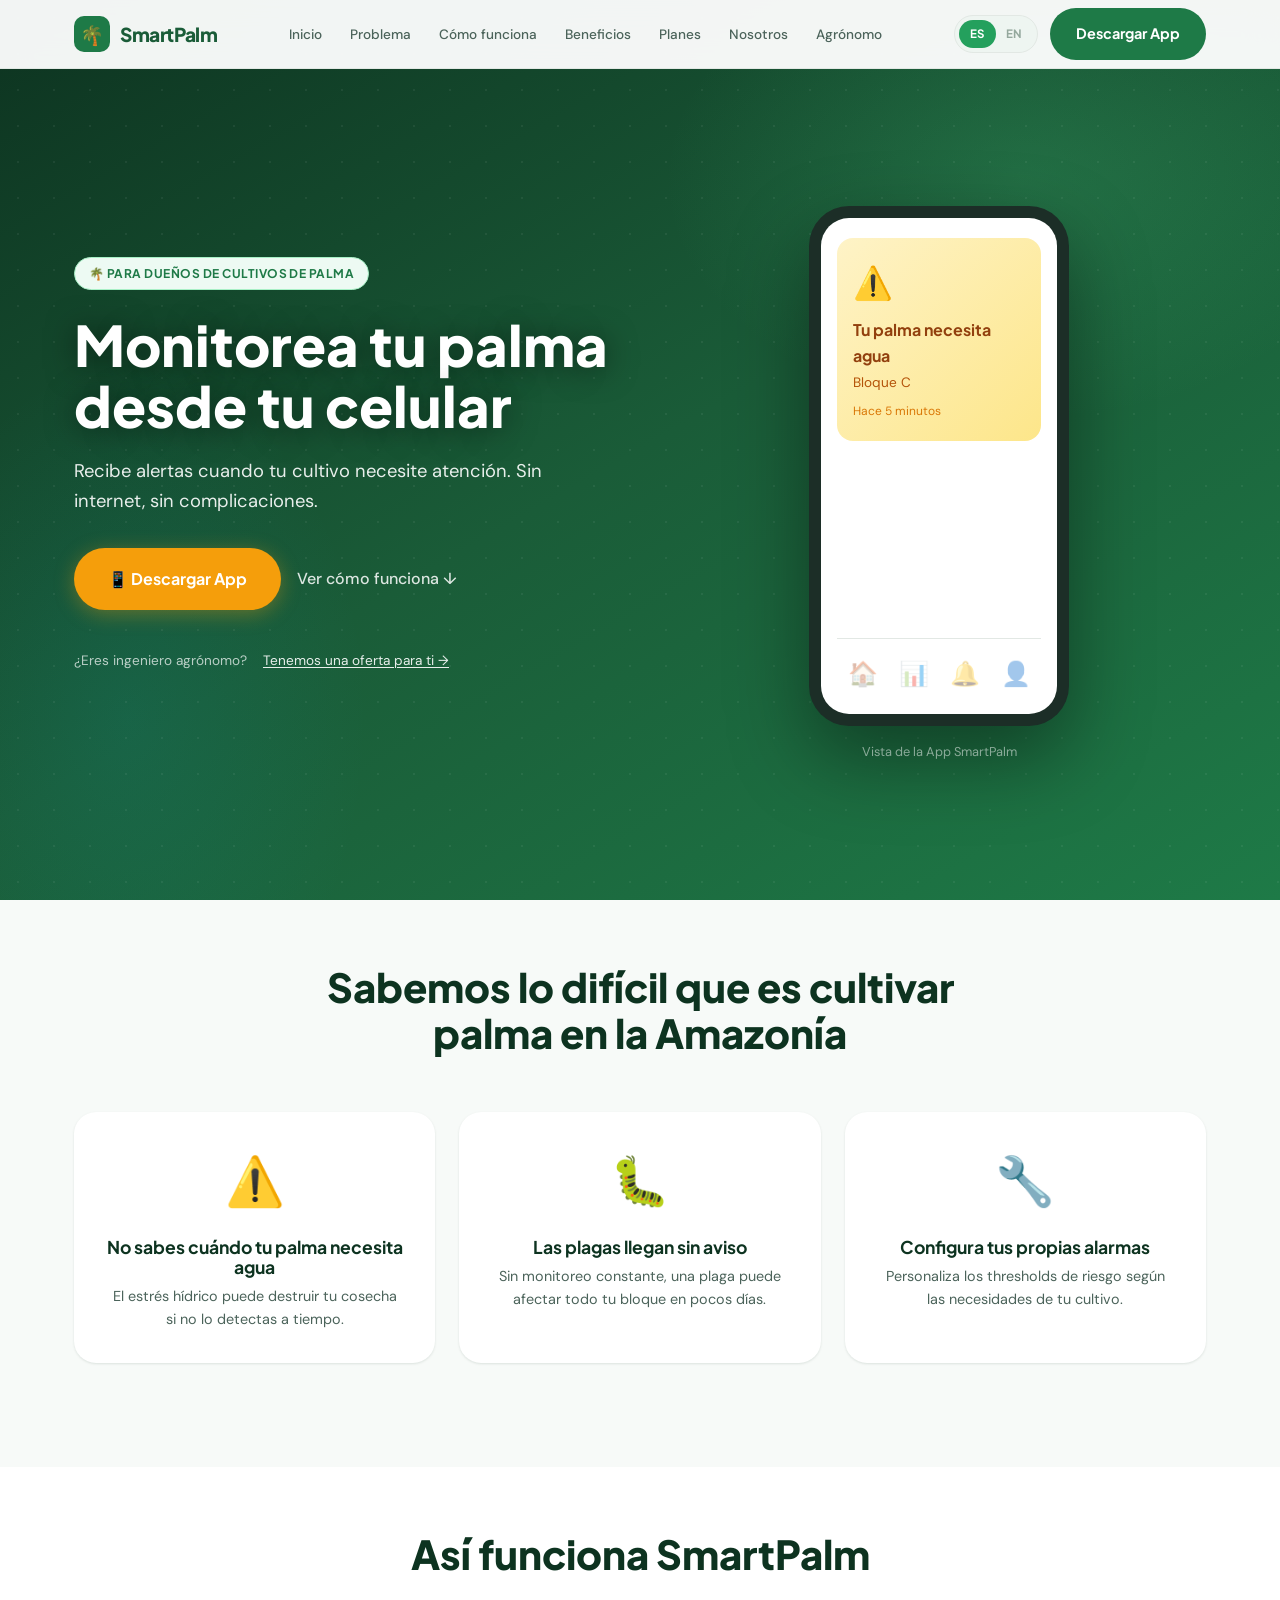
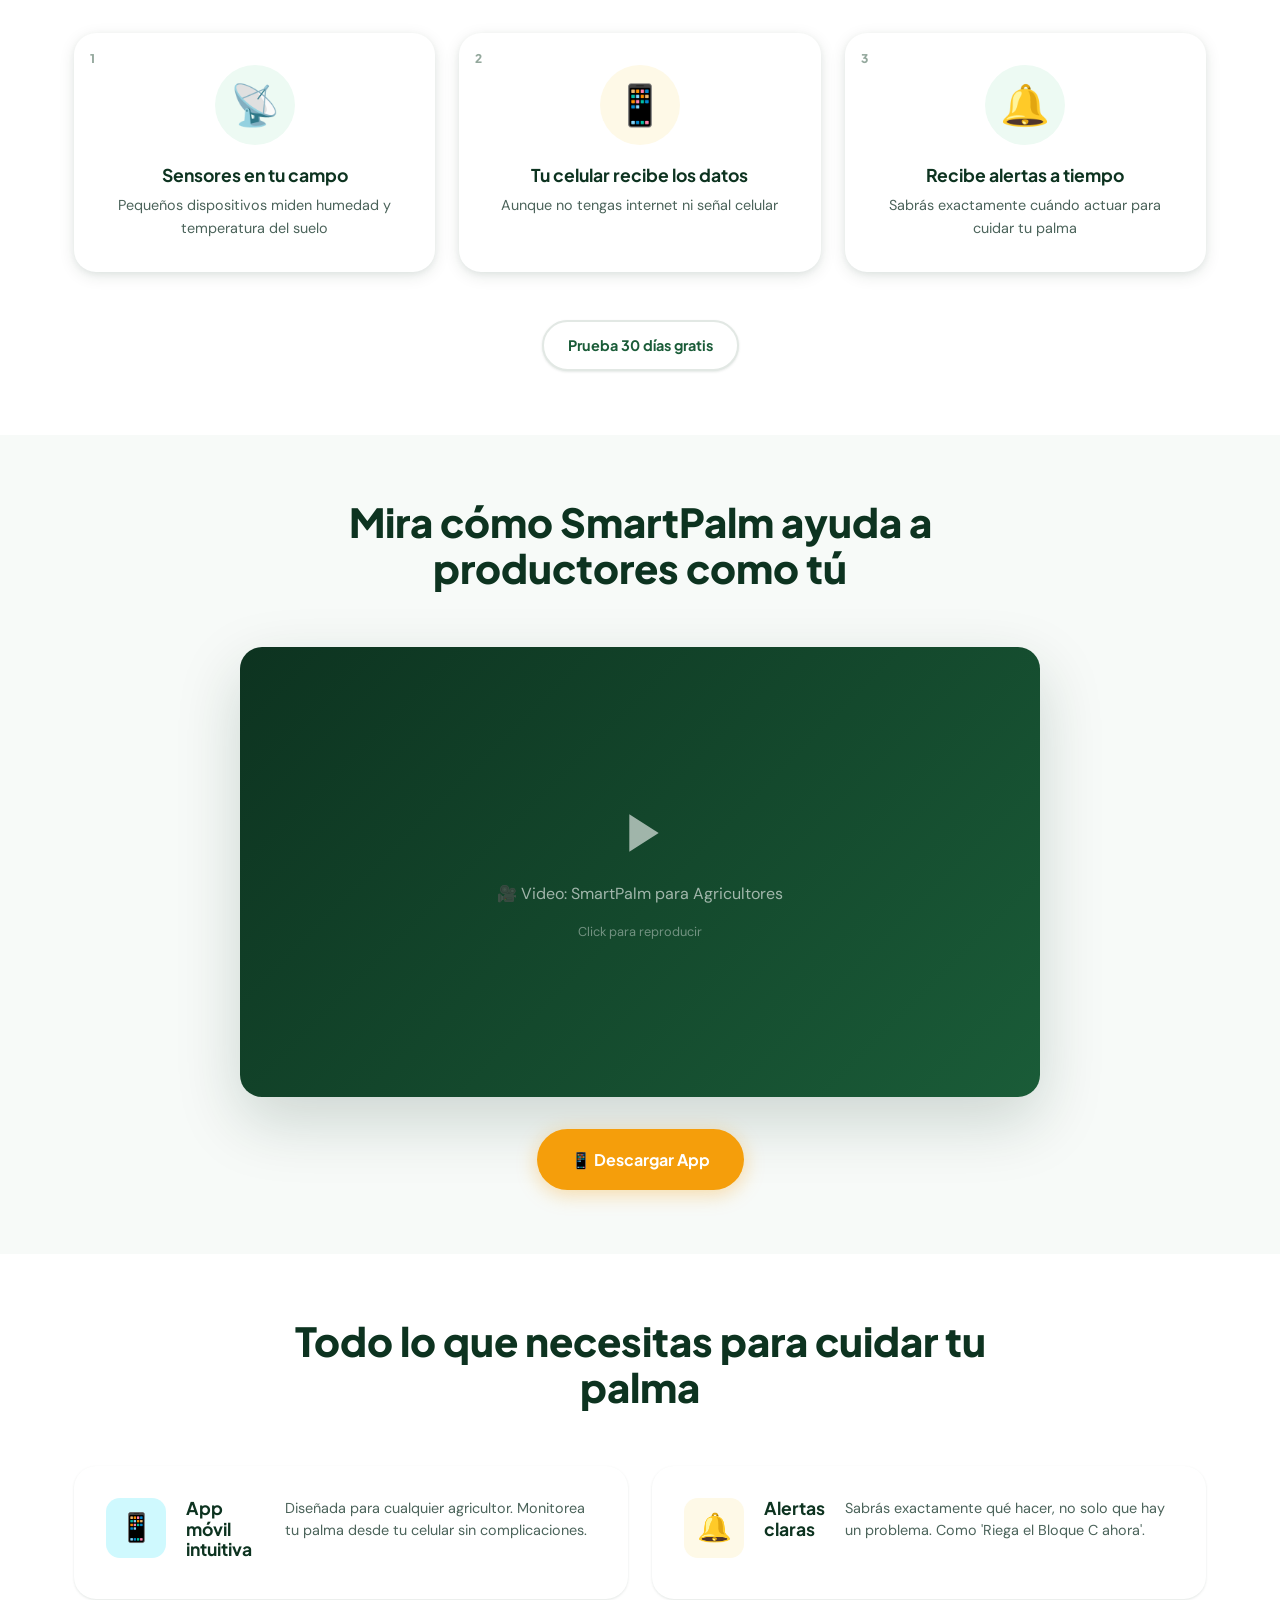
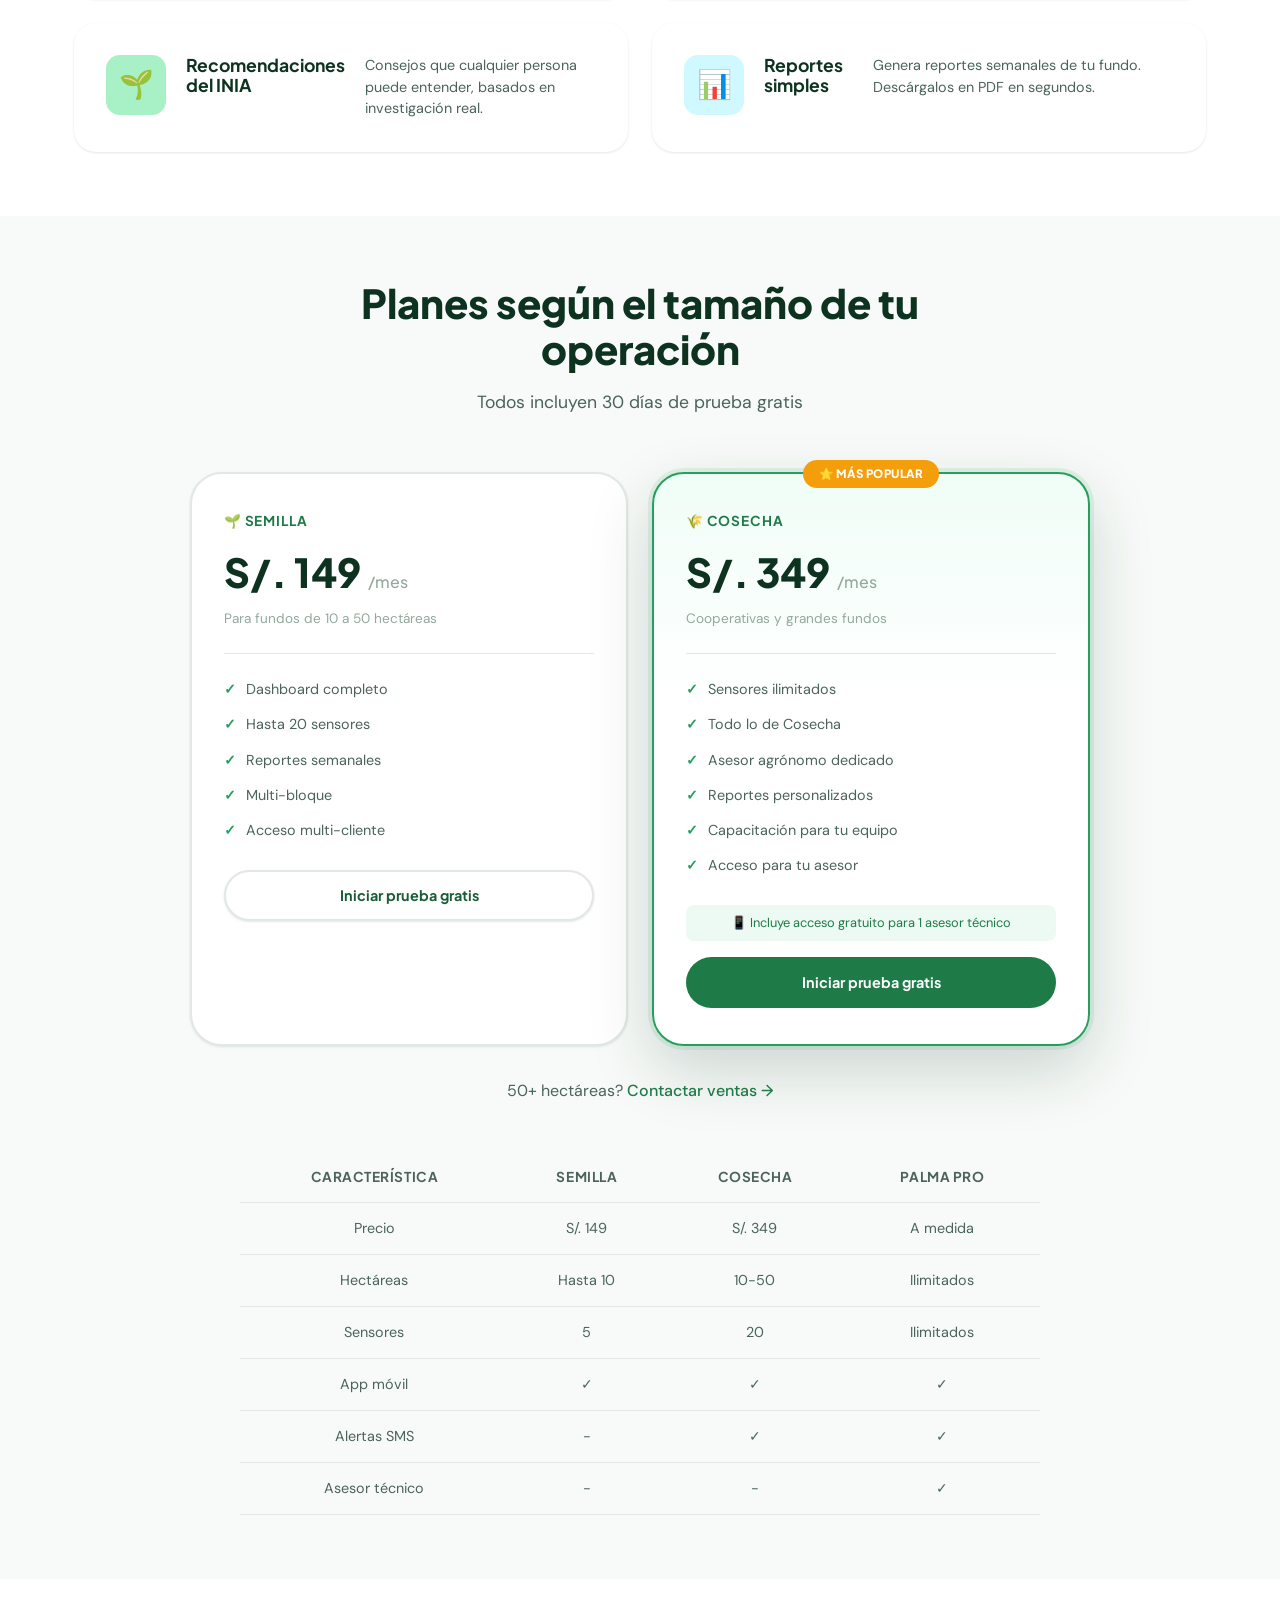
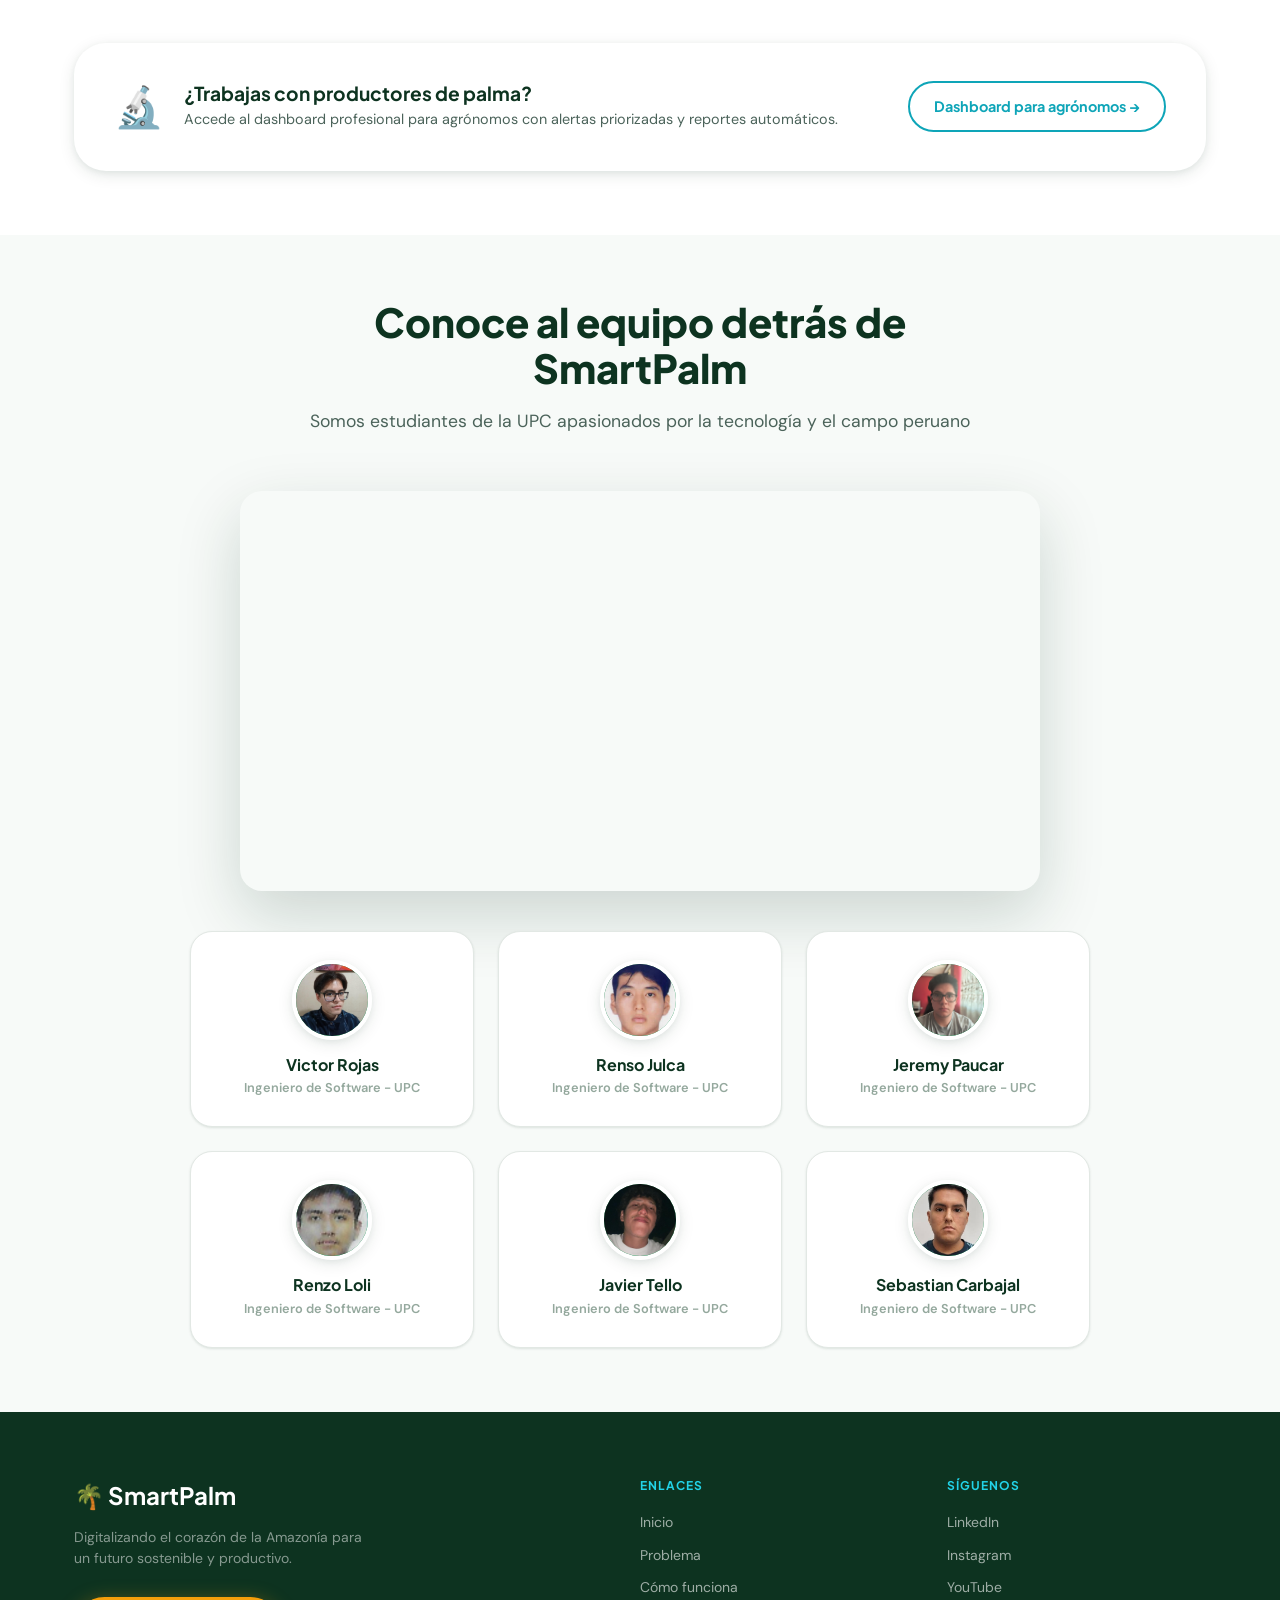
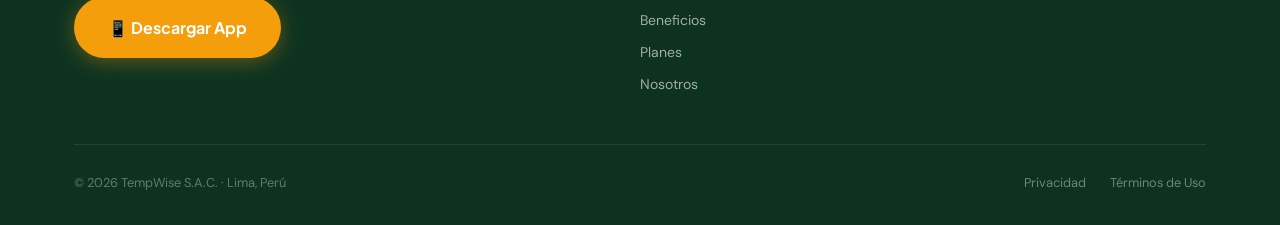
==== commit 0c3d7c14: "feat: add team presentation video to About the Team section" ====
--- a/index.html
+++ b/index.html
@@ -373,11 +373,15 @@
       </div>
 
       <div class="video-section" data-animate>
-        <div class="video-placeholder" role="img" aria-label="Video de presentación del equipo">
-          <svg viewBox="0 0 24 24" fill="white"><path d="M8 5v14l11-7L8 5z"/></svg>
-          <p>🎥 <span data-i18n="video.team.placeholder">Video: About the Team - TempWise</span></p>
-          <small data-i18n="video.team.hint">Click para reproducir</small>
-        </div>
+        <iframe
+                width="100%"
+                height="400"
+                src="https://www.youtube.com/embed/wizFG0rH-m0"
+                title="About the Team - SmartPalm"
+                frameborder="0"
+                allow="accelerometer; autoplay; clipboard-write; encrypted-media; gyroscope; picture-in-picture"
+                allowfullscreen>
+        </iframe>
       </div>
 
       <div class="team-grid" data-animate>
--- a/style.css
+++ b/style.css
@@ -1304,3 +1304,10 @@
   .modal { padding: 28px 20px; }
   .form-row { grid-template-columns: 1fr; gap: 0; }
 }
+
+.video-section iframe {
+  width: 100%;
+  border-radius: var(--radius-lg);
+  border: none;
+  box-shadow: var(--shadow-xl);
+}
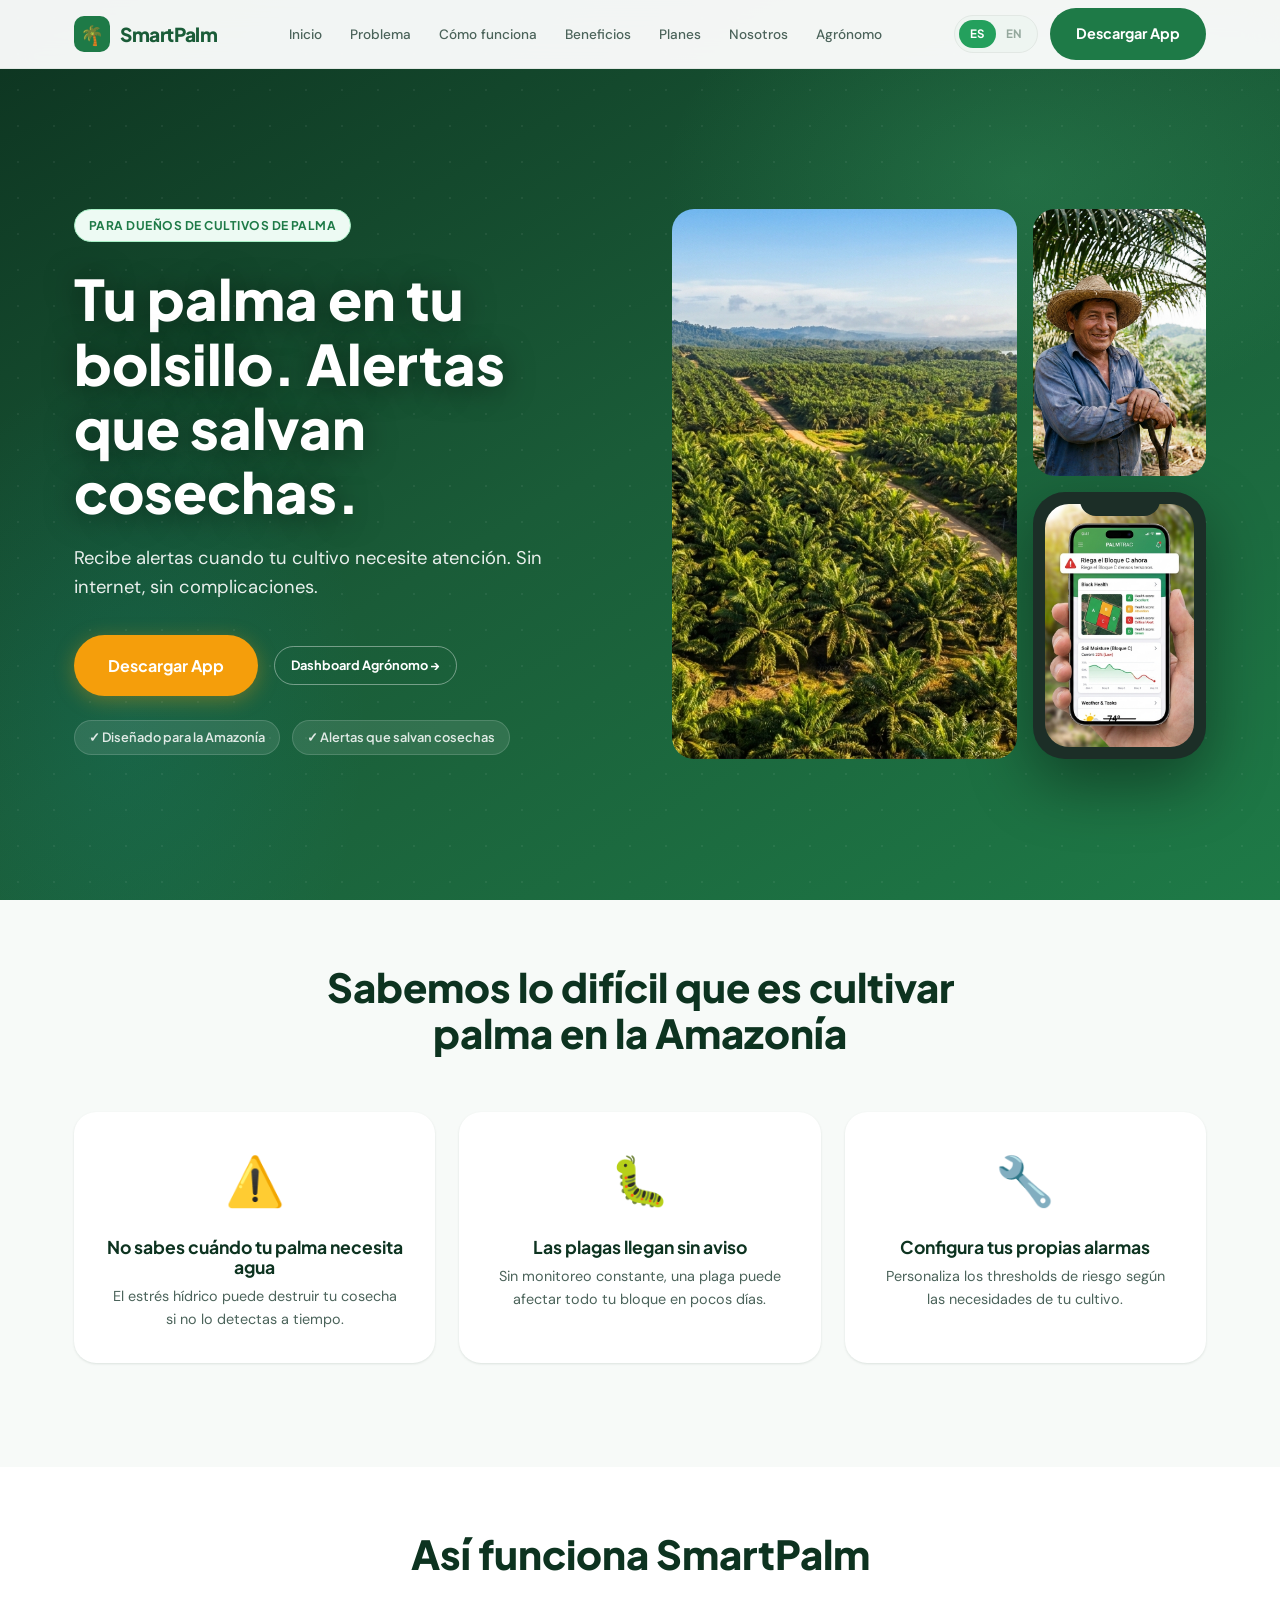
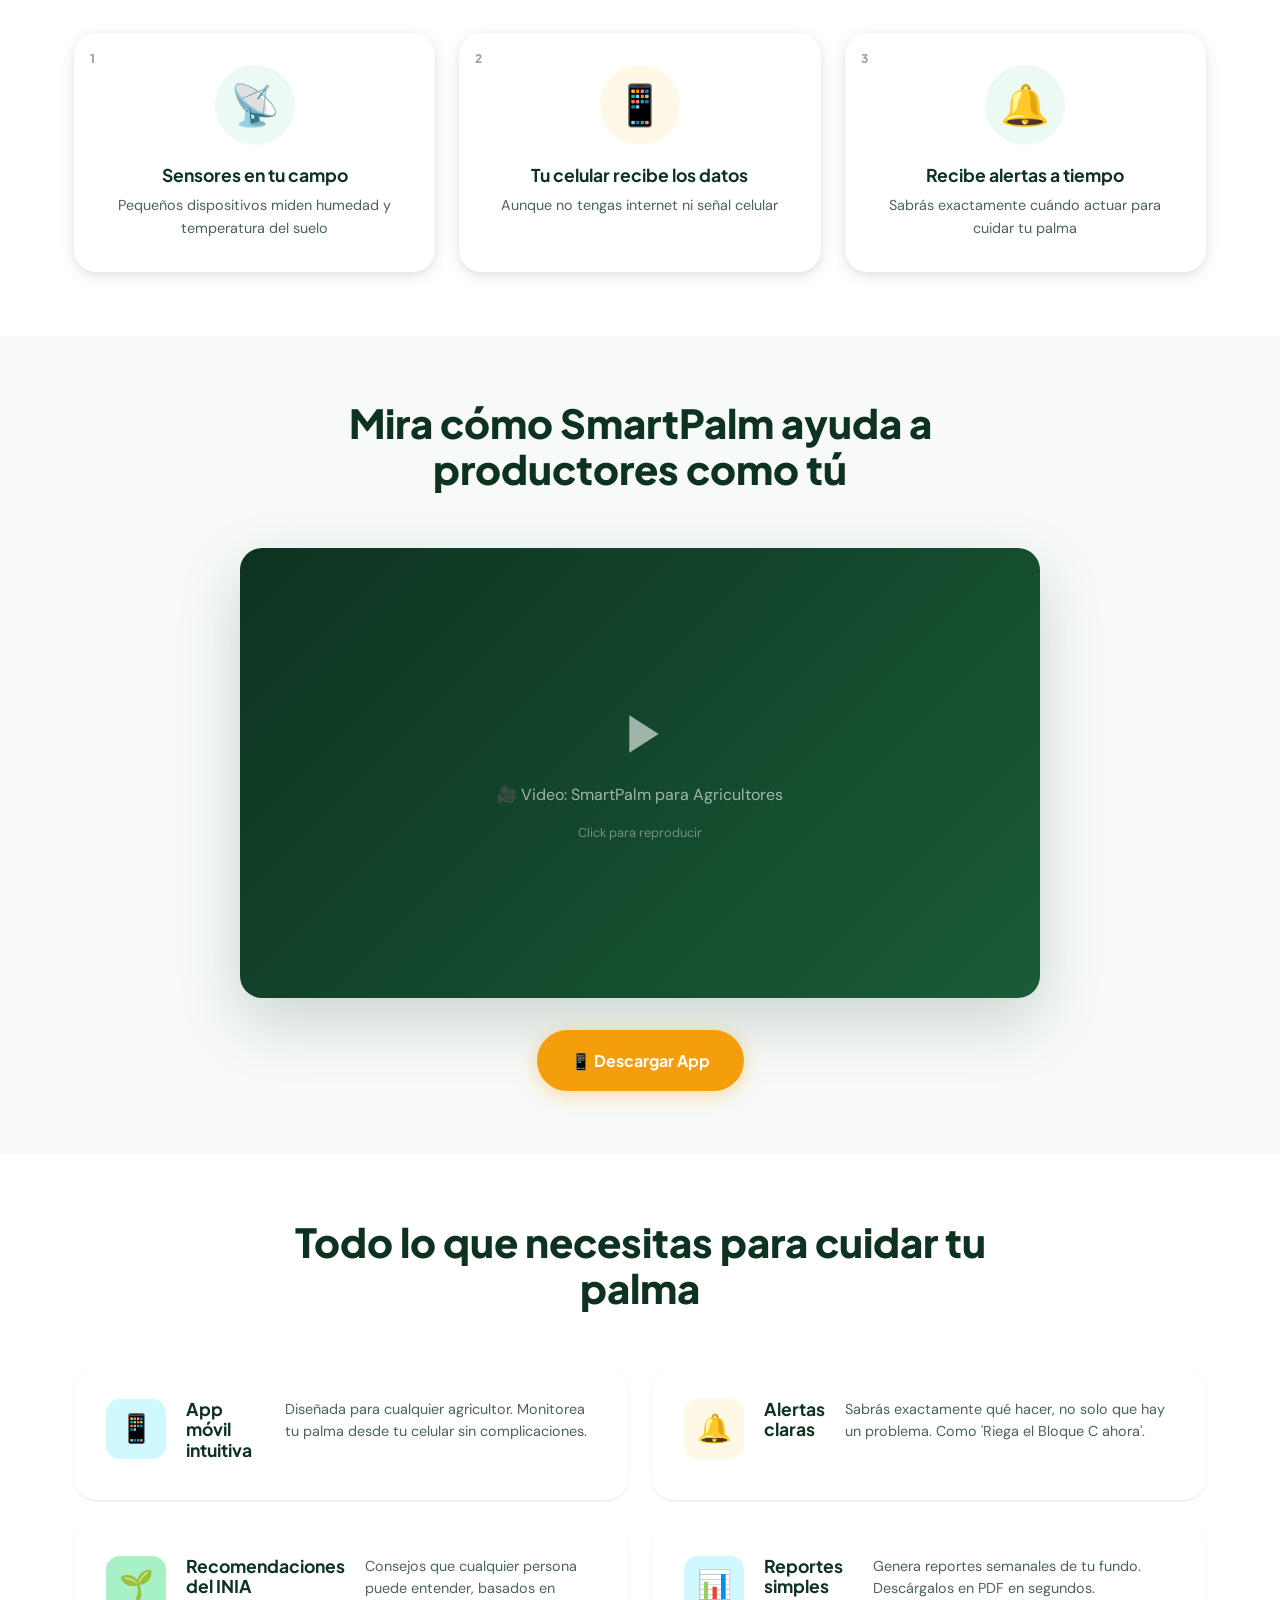
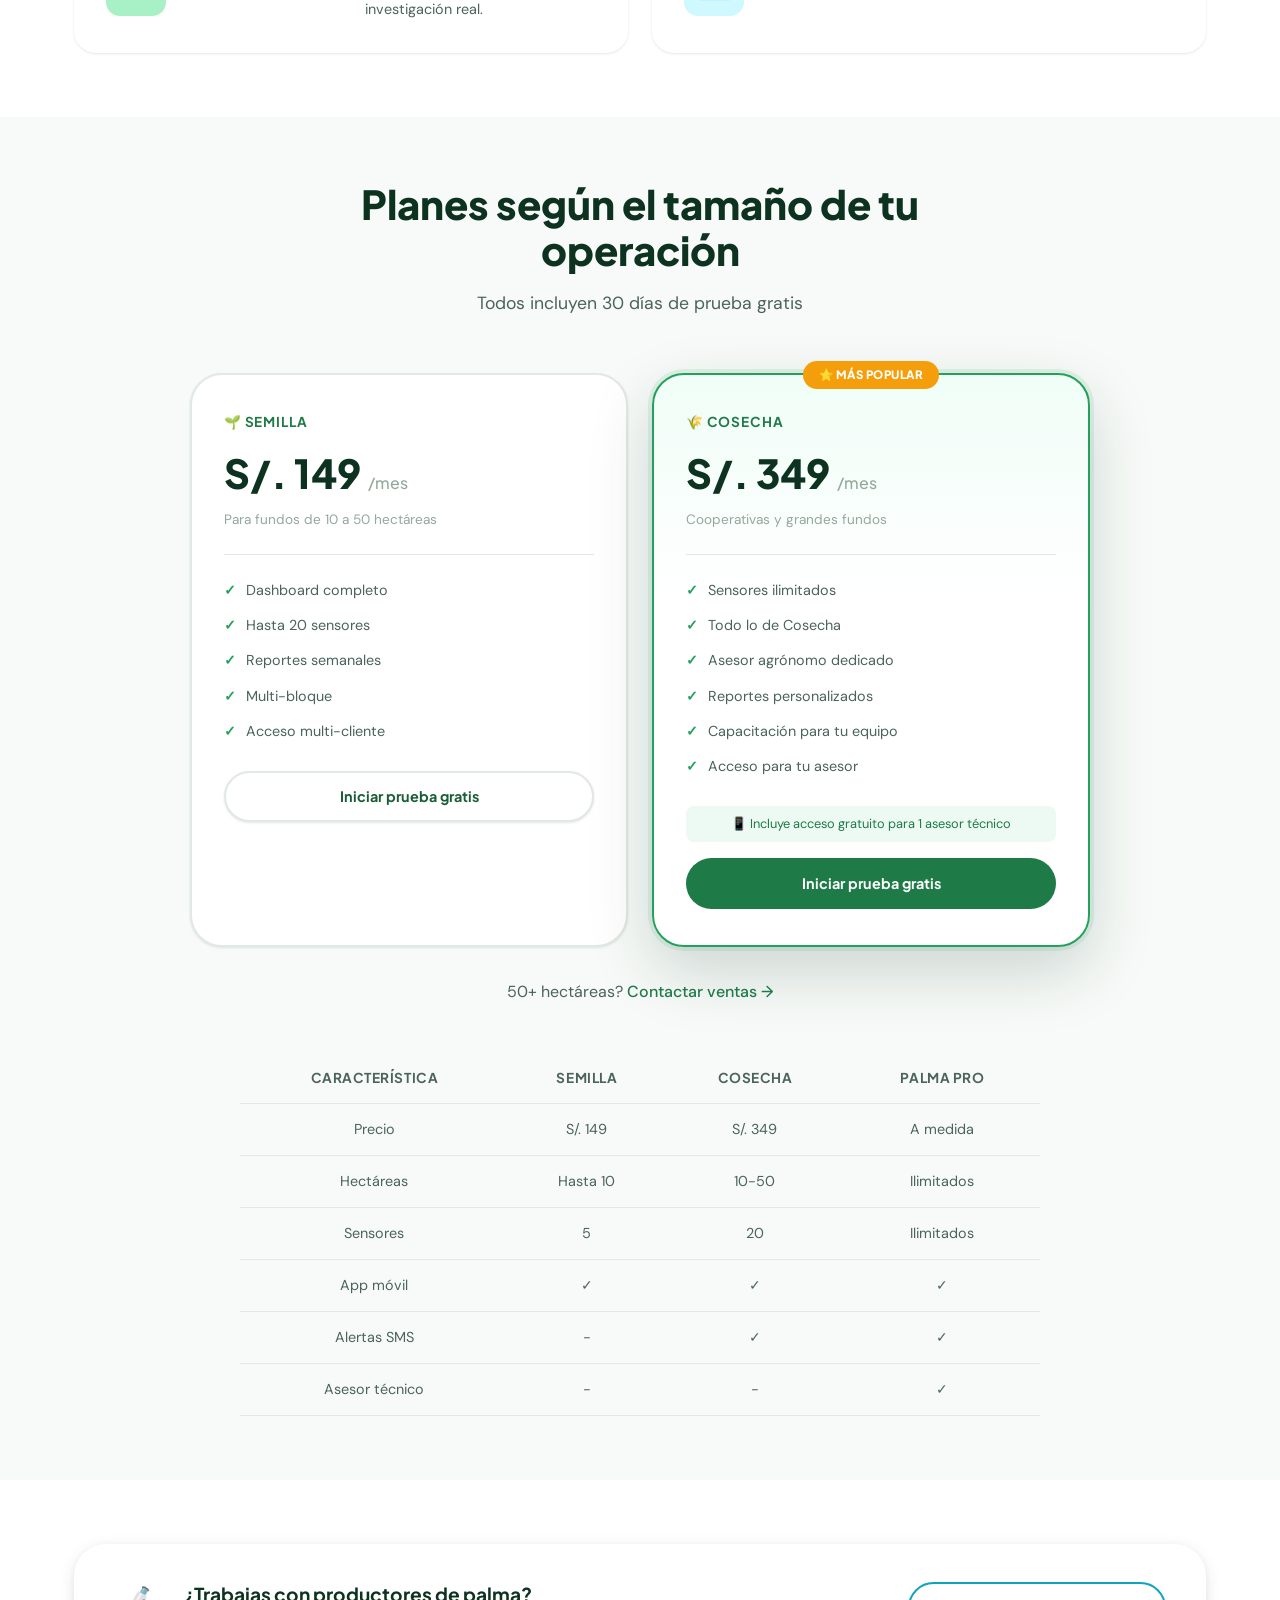
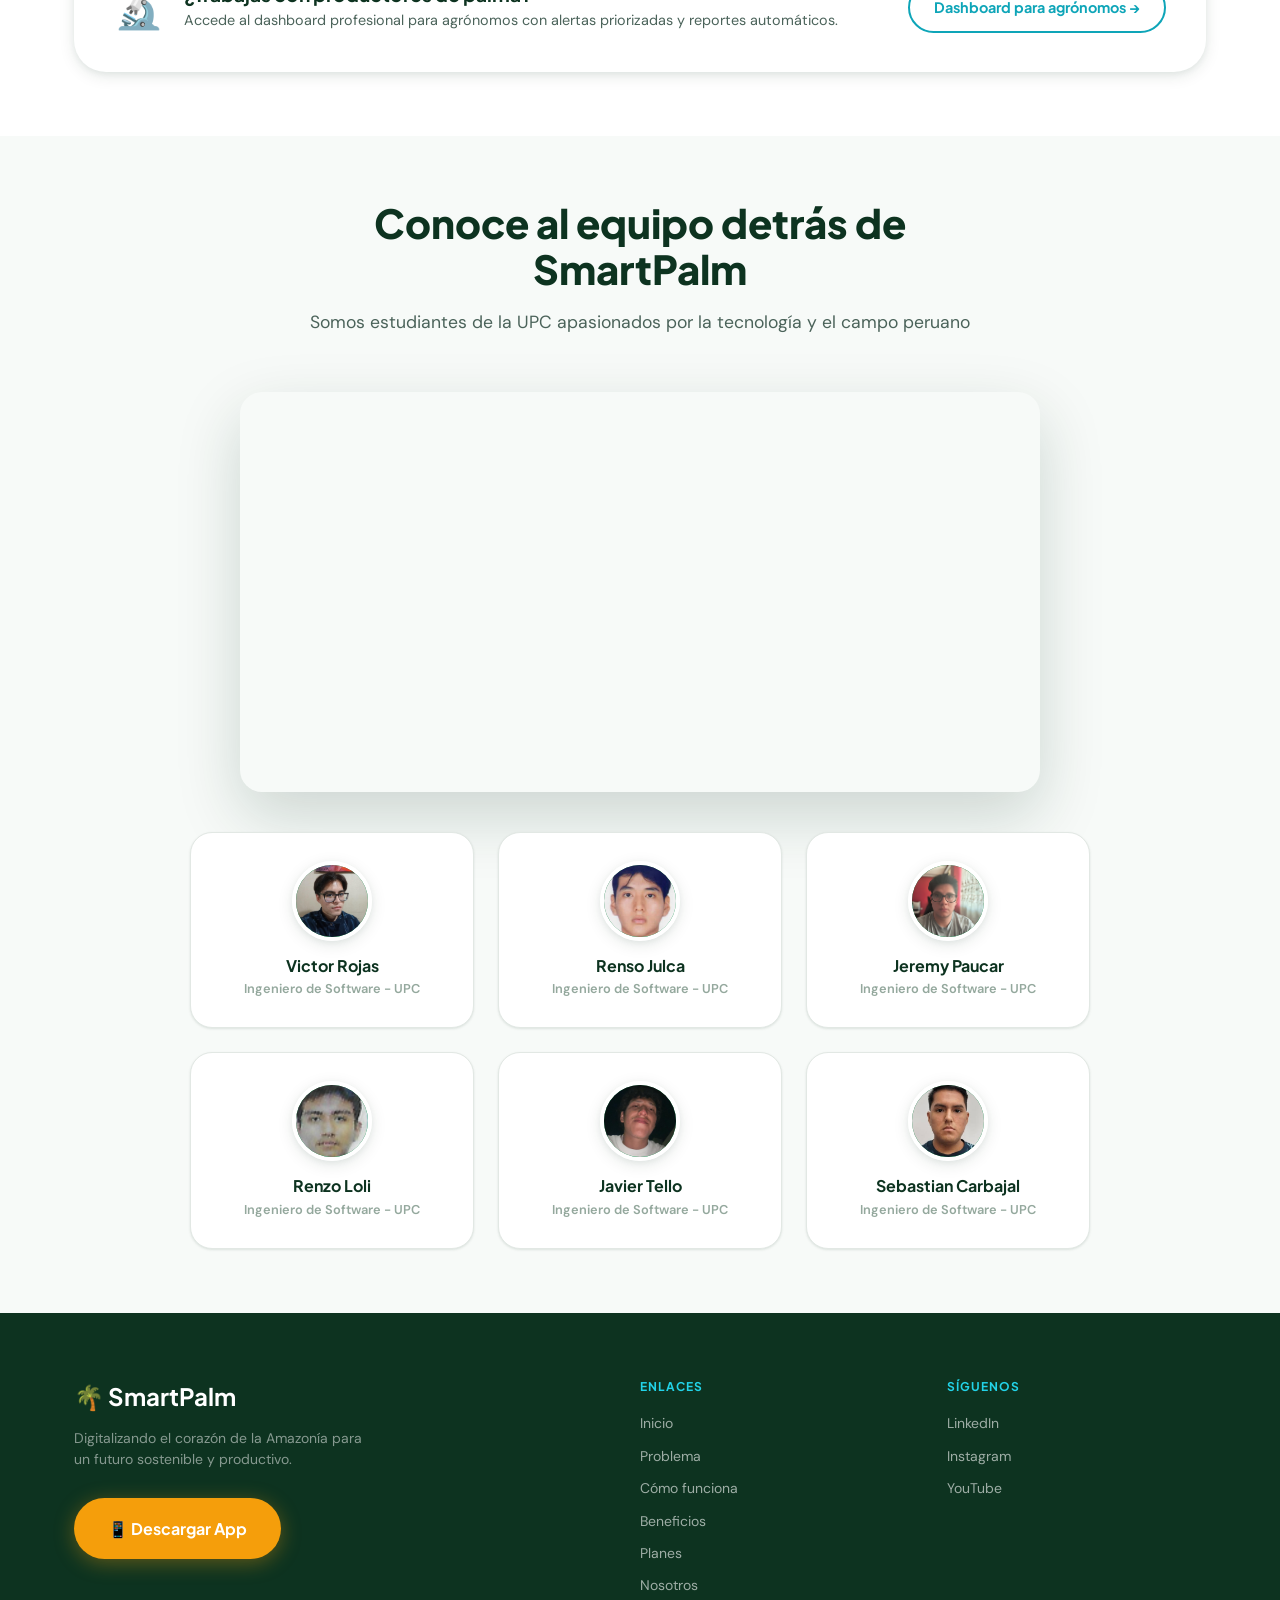
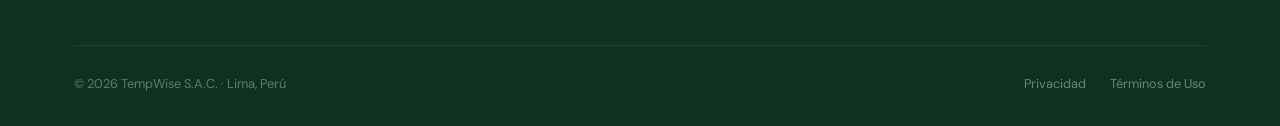
==== commit 4fb1ceb0: "feat: update terms and privacity" ====
--- a/index.html
+++ b/index.html
@@ -22,16 +22,16 @@
         SmartPalm
       </a>
 
-      <span class="page-badge badge-green">🌴 Para Agricultores</span>
+      <span class="page-badge badge-green" data-i18n="nav.badge.farmer">🌴 Para Agricultores</span>
 
       <ul class="nav-links">
-        <li><a href="#inicio">Inicio</a></li>
-        <li><a href="#problema">Problema</a></li>
-        <li><a href="#como-funciona">Cómo funciona</a></li>
-        <li><a href="#beneficios">Beneficios</a></li>
-        <li><a href="#planes">Planes</a></li>
-        <li><a href="#nosotros">Nosotros</a></li>
-        <li><a href="agronomo.html">Agrónomo</a></li>
+        <li><a href="#inicio" data-i18n="nav.inicio">Inicio</a></li>
+        <li><a href="#problema" data-i18n="nav.problema">Problema</a></li>
+        <li><a href="#como-funciona" data-i18n="nav.como-funciona">Cómo funciona</a></li>
+        <li><a href="#beneficios" data-i18n="nav.beneficios">Beneficios</a></li>
+        <li><a href="#planes" data-i18n="nav.planes">Planes</a></li>
+        <li><a href="#nosotros" data-i18n="nav.equipo">Nosotros</a></li>
+        <li><a href="agronomo.html" data-i18n="nav.agronomo">Agrónomo</a></li>
       </ul>
 
       <div class="nav-actions">
@@ -55,14 +55,14 @@
 ============================ -->
 <div class="mobile-nav" id="mobileNav">
   <button class="mobile-nav-close" onclick="closeMobileNav()">×</button>
-  <a href="#inicio" onclick="closeMobileNav()">Inicio</a>
-  <a href="#problema" onclick="closeMobileNav()">Problema</a>
-  <a href="#como-funciona" onclick="closeMobileNav()">Cómo funciona</a>
-  <a href="#beneficios" onclick="closeMobileNav()">Beneficios</a>
-  <a href="#planes" onclick="closeMobileNav()">Planes</a>
-  <a href="#nosotros" onclick="closeMobileNav()">Nosotros</a>
-  <a href="agronomo.html">Agrónomo</a>
-  <a href="#" class="btn btn-primary">Descargar App</a>
+  <a href="#inicio" onclick="closeMobileNav()" data-i18n="nav.inicio">Inicio</a>
+  <a href="#problema" onclick="closeMobileNav()" data-i18n="nav.problema">Problema</a>
+  <a href="#como-funciona" onclick="closeMobileNav()" data-i18n="nav.como-funciona">Cómo funciona</a>
+  <a href="#beneficios" onclick="closeMobileNav()" data-i18n="nav.beneficios">Beneficios</a>
+  <a href="#planes" onclick="closeMobileNav()" data-i18n="nav.planes">Planes</a>
+  <a href="#nosotros" onclick="closeMobileNav()" data-i18n="nav.equipo">Nosotros</a>
+  <a href="agronomo.html" data-i18n="nav.agronomo">Agrónomo</a>
+  <a href="#" class="btn btn-primary" data-i18n="nav.cta">Descargar App</a>
 </div>
 
 <main>
@@ -73,39 +73,28 @@
     <div class="container">
       <div class="hero-inner">
         <div class="hero-content">
-          <span class="badge" data-i18n="agro.hero.badge">🌴 Para dueños de cultivos de palma</span>
-          <h1 class="hero-title" data-i18n="agro.hero.title">Monitorea tu palma desde tu celular</h1>
+          <span class="badge" data-i18n="agro.hero.badge">Para dueños de cultivos de palma</span>
+          <h1 class="hero-title" data-i18n="agro.hero.title">Tu palma en tu bolsillo.<br>Alertas que salvan cosechas.</h1>
           <p class="hero-subtitle" data-i18n="agro.hero.subtitle">Recibe alertas cuando tu cultivo necesite atención. Sin internet, sin complicaciones.</p>
 
           <div class="hero-ctas">
-            <a href="#" class="btn btn-amber btn-lg" data-i18n="agro.hero.cta.primary">📱 Descargar App</a>
-            <a href="#como-funciona" class="link-light" data-i18n="agro.hero.cta.secondary">Ver cómo funciona ↓</a>
-          </div>
-          <p class="hero-agronomist-link">
-            <span class="agronomist-question" data-i18n="agro.hero.agronomist.question">¿Eres ingeniero agrónomo?</span>
-            <a href="agronomo.html" class="agronomist-dashboard-link" data-i18n="agro.hero.agronomist.link">Tenemos una oferta para ti →</a>
-          </p>
+            <a href="#" class="btn btn-amber btn-lg" data-i18n="agro.hero.cta.primary">Descargar App</a>
+            <a href="agronomo.html" class="btn btn-sm btn-outline-white" data-i18n="agro.hero.cta.agronomist">Dashboard Agrónomo →</a>
+          </div>
+
+          <div class="hero-trust">
+            <span class="trust-badge" data-i18n="agro.hero.trust.amazonia">✓ Diseñado para la Amazonía</span>
+            <span class="trust-badge" data-i18n="agro.hero.trust.alerts">✓ Alertas que salvan cosechas</span>
+          </div>
         </div>
 
         <div class="hero-visual">
-          <div class="phone-mockup">
-            <div class="phone-frame">
-              <div class="phone-screen">
-                <div class="phone-alert">
-                  <div class="alert-icon">⚠️</div>
-                  <div class="alert-title" data-i18n="phone.alert.title">Tu palma necesita agua</div>
-                  <div class="alert-location" data-i18n="phone.alert.location">Bloque C</div>
-                  <div class="alert-time" data-i18n="phone.alert.time">Hace 5 minutos</div>
-                </div>
-                <div class="phone-nav">
-                  <span>🏠</span>
-                  <span>📊</span>
-                  <span>🔔</span>
-                  <span>👤</span>
-                </div>
-              </div>
+          <div class="hero-images">
+            <img src="img/support/palm_plantation.png" alt="Cultivo de palma aceitera" class="hero-img">
+            <img src="img/support/professional.png" alt="Profesional supervisando cultivos" class="hero-img">
+            <div class="hero-phone-wrapper">
+              <img src="img/support/mobile_app_mocku_palm_agriculture.png" alt="App SmartPalm en móvil">
             </div>
-            <div class="phone-label" data-i18n="phone.label">Vista de la App SmartPalm</div>
           </div>
         </div>
       </div>
@@ -173,10 +162,6 @@
           <h3 data-i18n="agro.how.step3.title">Recibe alertas a tiempo</h3>
           <p data-i18n="agro.how.step3.desc">Sabrás exactamente cuándo actuar para cuidar tu palma</p>
         </article>
-      </div>
-
-      <div class="steps-cta" data-animate>
-        <a href="#planes" class="btn btn-secondary" data-i18n="agro.how.cta">Prueba 30 días gratis</a>
       </div>
     </div>
   </section>
@@ -471,8 +456,8 @@
     <div class="footer-bottom">
       <p>© 2026 TempWise S.A.C. · Lima, Perú</p>
       <div class="footer-legal-links">
-        <a href="#" data-i18n="footer.privacy">Privacidad</a>
-        <a href="#" data-i18n="footer.terms">Términos</a>
+<a href="privacidad.html" data-i18n="footer.privacy">Privacidad</a>
+        <a href="terminos.html" data-i18n="footer.terms">Términos y Condiciones</a>
       </div>
     </div>
   </div>
--- a/style.css
+++ b/style.css
@@ -138,10 +138,15 @@
 .btn-outline-teal { background: transparent; color: var(--teal-500); border: 2px solid var(--teal-500); }
 .btn-outline-teal:hover { background: var(--teal-100); }
 
+.btn-outline-white { background: transparent; color: #ffffff; border: 1px solid rgba(255, 255, 255, 0.4); }
+.btn-outline-white:hover { background: rgba(255, 255, 255, 0.1); border-color: rgba(255, 255, 255, 0.6); }
+
 .btn-secondary-teal { background: var(--white); color: var(--teal-500); border-color: var(--teal-500); }
 .btn-secondary-teal:hover { background: var(--teal-100); }
 
 .btn-lg { padding: 16px 32px; font-size: 1rem; }
+
+.btn-sm { padding: 8px 16px; font-size: .8rem; }
 
 .link-light { color: rgba(255,255,255,.85); font-weight: 500; }
 .link-light:hover { color: var(--white); text-decoration: underline; }
@@ -285,7 +290,7 @@
 
 .hero-inner {
   display: grid; grid-template-columns: 1fr 1fr; gap: 64px;
-  align-items: center; position: relative; z-index: 1; padding: 80px 0;
+  align-items: start; position: relative; z-index: 1; padding: 80px 0;
 }
 
 .hero-content { position: relative; }
@@ -293,8 +298,26 @@
 
 .hero-title {
   font-size: clamp(2.25rem, 5vw, 3.5rem); font-weight: 800;
-  color: #ffffff; line-height: 1.1; margin-bottom: 20px;
+  color: #ffffff; line-height: 1.15; margin-bottom: 20px;
   text-shadow: 0 2px 30px rgba(0,0,0,.5);
+}
+
+.hero-trust {
+  display: flex;
+  flex-wrap: wrap;
+  gap: 12px;
+  margin-top: 24px;
+}
+
+.trust-badge {
+  font-family: var(--font-display);
+  font-size: .8rem;
+  font-weight: 600;
+  color: rgba(255,255,255,.85);
+  background: rgba(255,255,255,.1);
+  padding: 6px 14px;
+  border-radius: 100px;
+  border: 1px solid rgba(255,255,255,.15);
 }
 
 .hero-navy .hero-title {
@@ -311,7 +334,7 @@
   color: rgba(255,255,255,.85);
 }
 
-.hero-ctas { display: flex; flex-wrap: wrap; align-items: center; gap: 16px; margin-bottom: 40px; }
+.hero-ctas { display: flex; flex-wrap: wrap; align-items: center; gap: 16px; margin-bottom: 16px; }
 
 .float-badge {
   position: relative; display: inline-block;
@@ -393,6 +416,65 @@
 
 .hero-visual { display: flex; justify-content: center; align-items: center; }
 
+.hero-images {
+  display: grid;
+  grid-template-columns: 2fr 1fr;
+  grid-template-rows: 1fr 1fr;
+  grid-template-areas:
+    "palm professional"
+    "palm phone";
+  gap: 16px;
+  height: calc(100vh - 180px);
+  max-height: 550px;
+}
+
+.hero-img {
+  width: 100%;
+  height: 100%;
+  border-radius: var(--radius-lg);
+  object-fit: cover;
+  transition: transform 0.3s ease;
+}
+
+.hero-img:hover {
+  transform: scale(1.02);
+}
+
+.hero-img:nth-child(1) { grid-area: palm; }
+.hero-img:nth-child(2) { grid-area: professional; }
+.hero-img:nth-child(3) { grid-area: phone; }
+
+.hero-phone-wrapper {
+  grid-area: phone;
+  background: #1c2e27;
+  border-radius: 32px;
+  padding: 12px;
+  box-shadow: 0 24px 64px rgba(0,0,0,.4);
+  position: relative;
+  overflow: hidden;
+}
+
+.hero-phone-wrapper::before {
+  content: '';
+  position: absolute;
+  top: 0;
+  left: 50%;
+  transform: translateX(-50%);
+  width: 80px;
+  height: 24px;
+  background: #1c2e27;
+  border-radius: 0 0 16px 16px;
+  z-index: 2;
+}
+
+.hero-phone-wrapper img {
+  width: 100%;
+  height: 100%;
+  object-fit: cover;
+  border-radius: 24px;
+  display: block;
+}
+
 /* Hero Image Placeholder */
 .hero-image-placeholder {
   width: 100%; max-width: 500px; aspect-ratio: 4/3;
@@ -434,7 +516,8 @@
 .phone-alert .alert-location { font-size: .85rem; color: #b45309; margin-top: 4px; }
 .phone-alert .alert-time { font-size: .75rem; color: #d97706; margin-top: 8px; }
 .phone-nav { display: flex; justify-content: space-around; padding-top: 16px; border-top: 1px solid var(--gray-200); margin-top: 16px; }
-.phone-nav span { font-size: 1.5rem; opacity: .4; }
+.phone-nav .nav-icon { display: flex; align-items: center; justify-content: center; }
+.phone-nav .nav-icon svg { color: var(--gray-400); opacity: .5; }
 .phone-label { font-size: .8rem; color: rgba(255,255,255,.5); margin-top: 16px; }
 
 /* Dashboard Mockup */
@@ -484,6 +567,7 @@
 .problem-icon { font-size: 3rem; margin-bottom: 16px; }
 .problem-card h3 { color: var(--green-900); margin-bottom: 8px; font-size: 1.1rem; }
 .problem-card p { font-size: .9rem; }
+.problem-icon-green { background: var(--green-200); border-radius: var(--radius-md); }
 
 .trust-stats {
   display: flex; justify-content: center; flex-wrap: wrap; gap: 24px 40px;
@@ -1108,11 +1192,23 @@
   .nav-hamburger { display: flex; }
   .page-badge { display: inline-flex; }
 
-  .hero-inner { grid-template-columns: 1fr; text-align: center; gap: 48px; padding: 120px 0 60px; }
+  .hero-inner { grid-template-columns: 1fr; text-align: center; gap: 32px; padding: 100px 0 48px; }
   .hero-content .badge { display: block; margin-bottom: 16px; }
-  .hero-subtitle { margin: 0 auto 32px; }
+  .hero-subtitle { margin: 0 auto 24px; }
   .hero-ctas { justify-content: center; }
-  .hero-visual { display: none; }
+  .hero-images {
+    grid-template-columns: 1fr;
+    grid-template-areas:
+      "palm"
+      "professional"
+      "phone";
+    height: auto;
+    max-height: none;
+    gap: 12px;
+  }
+  .hero-img { border-radius: var(--radius-md); height: 200px; }
+  .hero-phone-wrapper { height: 200px; border-radius: 24px; padding: 8px; }
+  .hero-phone-wrapper::before { width: 60px; height: 18px; border-radius: 0 0 12px 12px; }
 
   .segment-selector { grid-template-columns: 1fr; }
   .segment-agricultor { padding: 40px 32px; }
@@ -1310,4 +1406,301 @@
   border-radius: var(--radius-lg);
   border: none;
   box-shadow: var(--shadow-xl);
+}
+
+/* ============================
+   LEGAL PAGE STYLES
+   ============================ */
+.legal-hero {
+  background: linear-gradient(150deg, var(--green-900) 0%, var(--green-800) 50%, var(--green-700) 100%);
+  padding: 120px 0 80px;
+  text-align: center;
+  position: relative;
+  overflow: hidden;
+}
+
+.legal-hero::before {
+  content: '';
+  position: absolute;
+  inset: 0;
+  background: radial-gradient(ellipse 600px 400px at 50% 0%, rgba(76,205,130,.15) 0%, transparent 60%);
+  pointer-events: none;
+}
+
+.legal-hero-content {
+  position: relative;
+  z-index: 1;
+  max-width: 700px;
+  margin: 0 auto;
+}
+
+.legal-badge {
+  display: inline-flex;
+  align-items: center;
+  gap: 8px;
+  background: rgba(255,255,255,.1);
+  color: rgba(255,255,255,.9);
+  font-family: var(--font-display);
+  font-size: .75rem;
+  font-weight: 700;
+  letter-spacing: .04em;
+  text-transform: uppercase;
+  padding: 8px 16px;
+  border-radius: 100px;
+  border: 1px solid rgba(255,255,255,.15);
+  margin-bottom: 24px;
+}
+
+.legal-badge svg {
+  color: var(--green-400);
+}
+
+.legal-title {
+  font-size: clamp(2rem, 5vw, 3rem);
+  font-weight: 800;
+  color: #ffffff;
+  line-height: 1.15;
+  margin-bottom: 16px;
+  text-shadow: 0 2px 30px rgba(0,0,0,.3);
+}
+
+.legal-subtitle {
+  font-size: 1rem;
+  color: rgba(255,255,255,.7);
+}
+
+/* Table of Contents */
+.toc-container {
+  background: var(--white);
+  border-radius: var(--radius-xl);
+  padding: 40px;
+  box-shadow: var(--shadow-md);
+}
+
+.toc-title {
+  font-size: 1.25rem;
+  font-weight: 800;
+  color: var(--green-900);
+  margin-bottom: 24px;
+  padding-bottom: 16px;
+  border-bottom: 2px solid var(--gray-200);
+}
+
+.toc-nav {
+  display: flex;
+  flex-direction: column;
+  gap: 8px;
+}
+
+.toc-link {
+  display: flex;
+  align-items: center;
+  gap: 16px;
+  padding: 14px 16px;
+  border-radius: var(--radius-md);
+  color: var(--gray-600);
+  font-size: .95rem;
+  transition: all var(--transition);
+}
+
+.toc-link:hover {
+  background: var(--green-50);
+  color: var(--green-800);
+}
+
+.toc-number {
+  font-family: var(--font-display);
+  font-size: .75rem;
+  font-weight: 800;
+  color: var(--teal-500);
+  background: var(--teal-100);
+  padding: 4px 10px;
+  border-radius: 100px;
+  min-width: 36px;
+  text-align: center;
+}
+
+.toc-link:hover .toc-number {
+  background: var(--teal-500);
+  color: #ffffff;
+}
+
+/* Legal Content */
+.legal-content {
+  max-width: 800px;
+  margin: 0 auto;
+}
+
+.legal-section {
+  background: var(--white);
+  border-radius: var(--radius-xl);
+  padding: 40px;
+  margin-bottom: 24px;
+  box-shadow: var(--shadow-sm);
+  transition: box-shadow var(--transition);
+}
+
+.legal-section:hover {
+  box-shadow: var(--shadow-md);
+}
+
+.legal-section-header {
+  display: flex;
+  align-items: center;
+  gap: 16px;
+  margin-bottom: 24px;
+  padding-bottom: 16px;
+  border-bottom: 1px solid var(--gray-200);
+}
+
+.legal-section-number {
+  font-family: var(--font-display);
+  font-size: .8rem;
+  font-weight: 800;
+  color: #ffffff;
+  background: var(--teal-500);
+  padding: 8px 14px;
+  border-radius: 100px;
+  flex-shrink: 0;
+}
+
+.legal-section-header h2 {
+  font-size: 1.25rem;
+  font-weight: 700;
+  color: var(--green-900);
+  margin: 0;
+  line-height: 1.3;
+}
+
+.legal-section-body p {
+  font-size: .95rem;
+  color: var(--gray-600);
+  line-height: 1.7;
+  margin-bottom: 16px;
+}
+
+.legal-section-body p:last-child {
+  margin-bottom: 0;
+}
+
+.legal-section-body p strong {
+  color: var(--gray-800);
+  font-weight: 600;
+}
+
+.legal-section-body p em {
+  color: var(--green-700);
+  font-style: normal;
+  font-weight: 500;
+}
+
+.legal-list {
+  list-style: none;
+  display: flex;
+  flex-direction: column;
+  gap: 12px;
+  margin-top: 16px;
+}
+
+.legal-list-item {
+  display: flex;
+  align-items: flex-start;
+  gap: 12px;
+}
+
+.legal-list-icon {
+  flex-shrink: 0;
+  display: flex;
+  align-items: center;
+  padding-top: 2px;
+}
+
+.legal-list-text {
+  flex: 1;
+  font-size: .95rem;
+  color: var(--gray-600);
+  line-height: 1.6;
+}
+
+.legal-list-text strong {
+  color: var(--gray-800);
+  font-weight: 600;
+}
+
+.legal-list-ordered {
+  list-style: none;
+  counter-reset: legal-counter;
+  display: flex;
+  flex-direction: column;
+  gap: 12px;
+  margin-top: 16px;
+  padding-left: 0;
+}
+
+.legal-list-ordered li {
+  display: flex;
+  align-items: flex-start;
+  gap: 16px;
+  font-size: .95rem;
+  color: var(--gray-600);
+  line-height: 1.6;
+  counter-increment: legal-counter;
+}
+
+.legal-list-ordered li::before {
+  content: counter(legal-counter);
+  font-family: var(--font-display);
+  font-size: .75rem;
+  font-weight: 800;
+  color: var(--teal-500);
+  background: var(--teal-100);
+  width: 24px;
+  height: 24px;
+  border-radius: 50%;
+  display: flex;
+  align-items: center;
+  justify-content: center;
+  flex-shrink: 0;
+}
+
+.legal-updated {
+  margin-top: 24px;
+  padding-top: 16px;
+  border-top: 1px solid var(--gray-200);
+  font-size: .85rem;
+  color: var(--gray-400);
+  text-align: right;
+}
+
+/* Responsive Legal */
+@media (max-width: 768px) {
+  .legal-hero {
+    padding: 100px 0 60px;
+  }
+
+  .toc-container {
+    padding: 24px;
+  }
+
+  .toc-link {
+    padding: 12px;
+  }
+
+  .legal-section {
+    padding: 24px;
+  }
+
+  .legal-section-header {
+    flex-direction: column;
+    align-items: flex-start;
+    gap: 12px;
+  }
+
+  .legal-section-number {
+    font-size: .7rem;
+  }
+
+  .legal-section-header h2 {
+    font-size: 1.1rem;
+  }
 }
